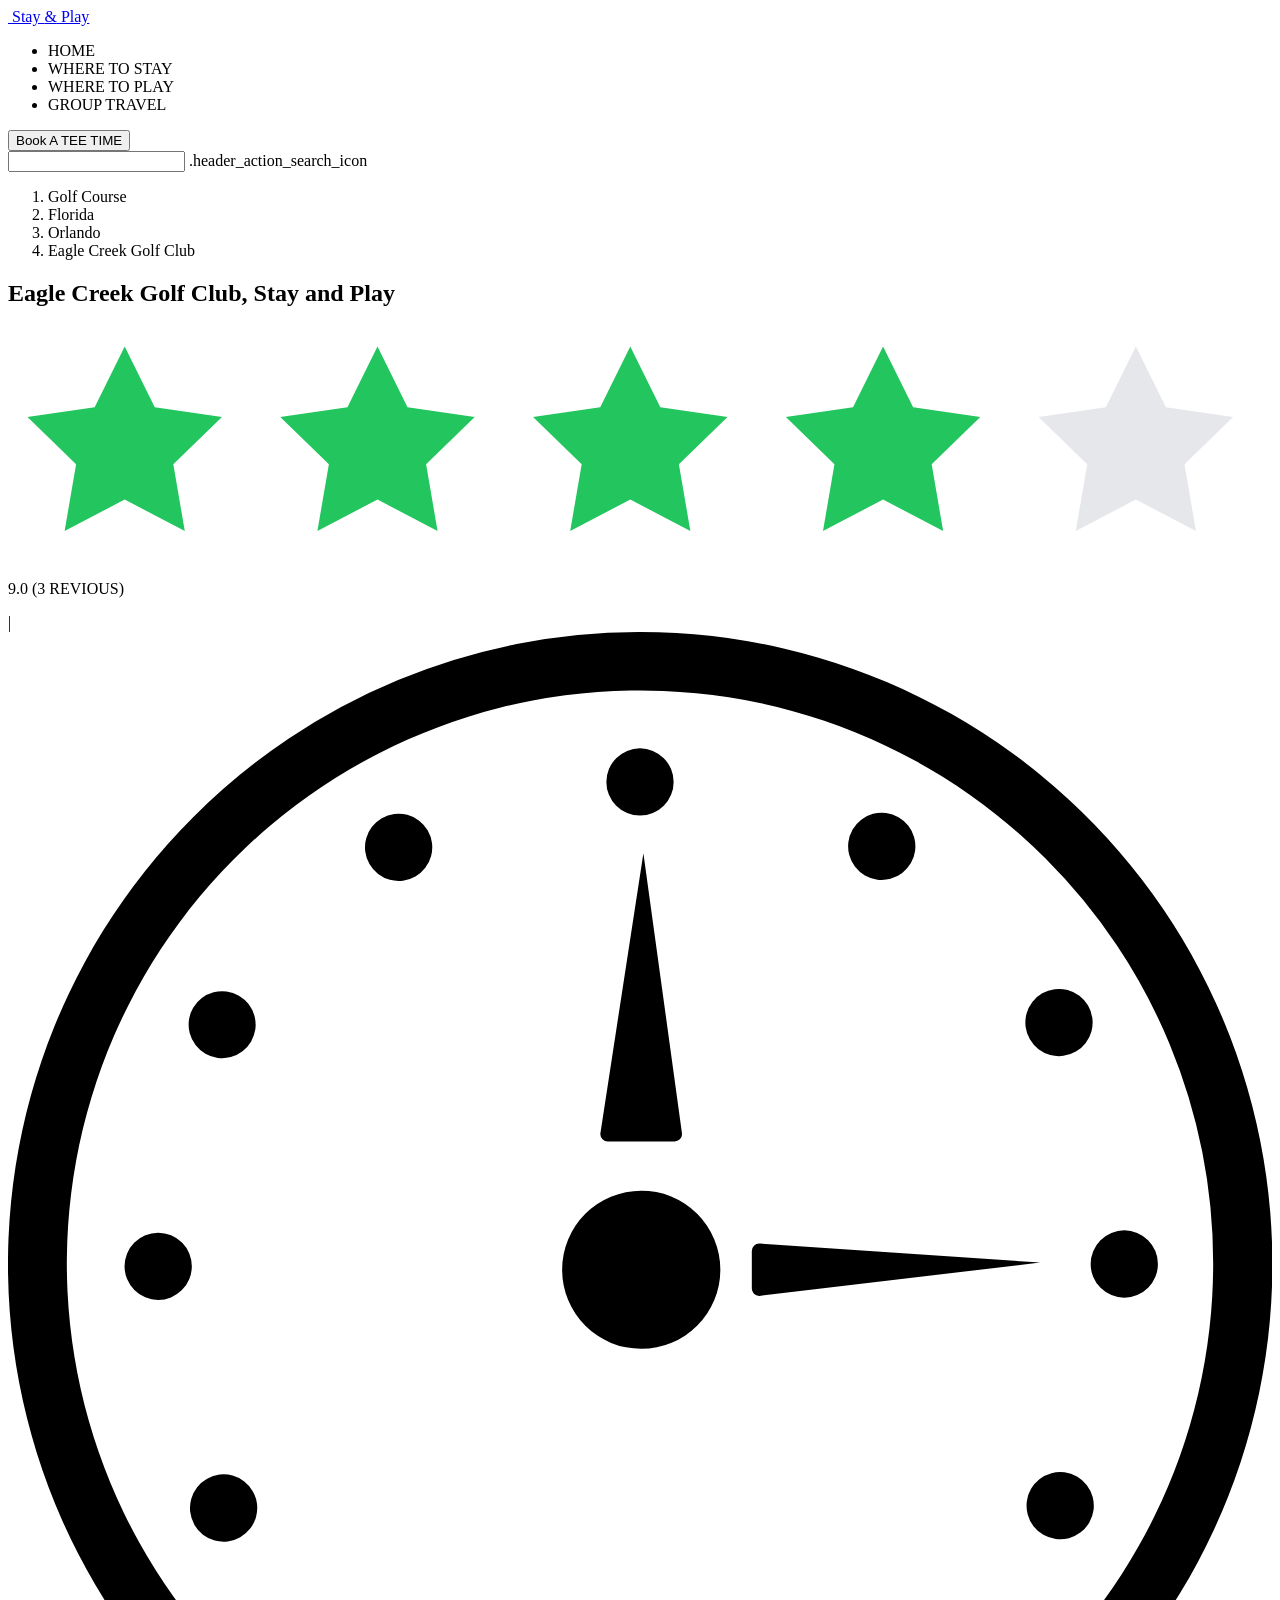
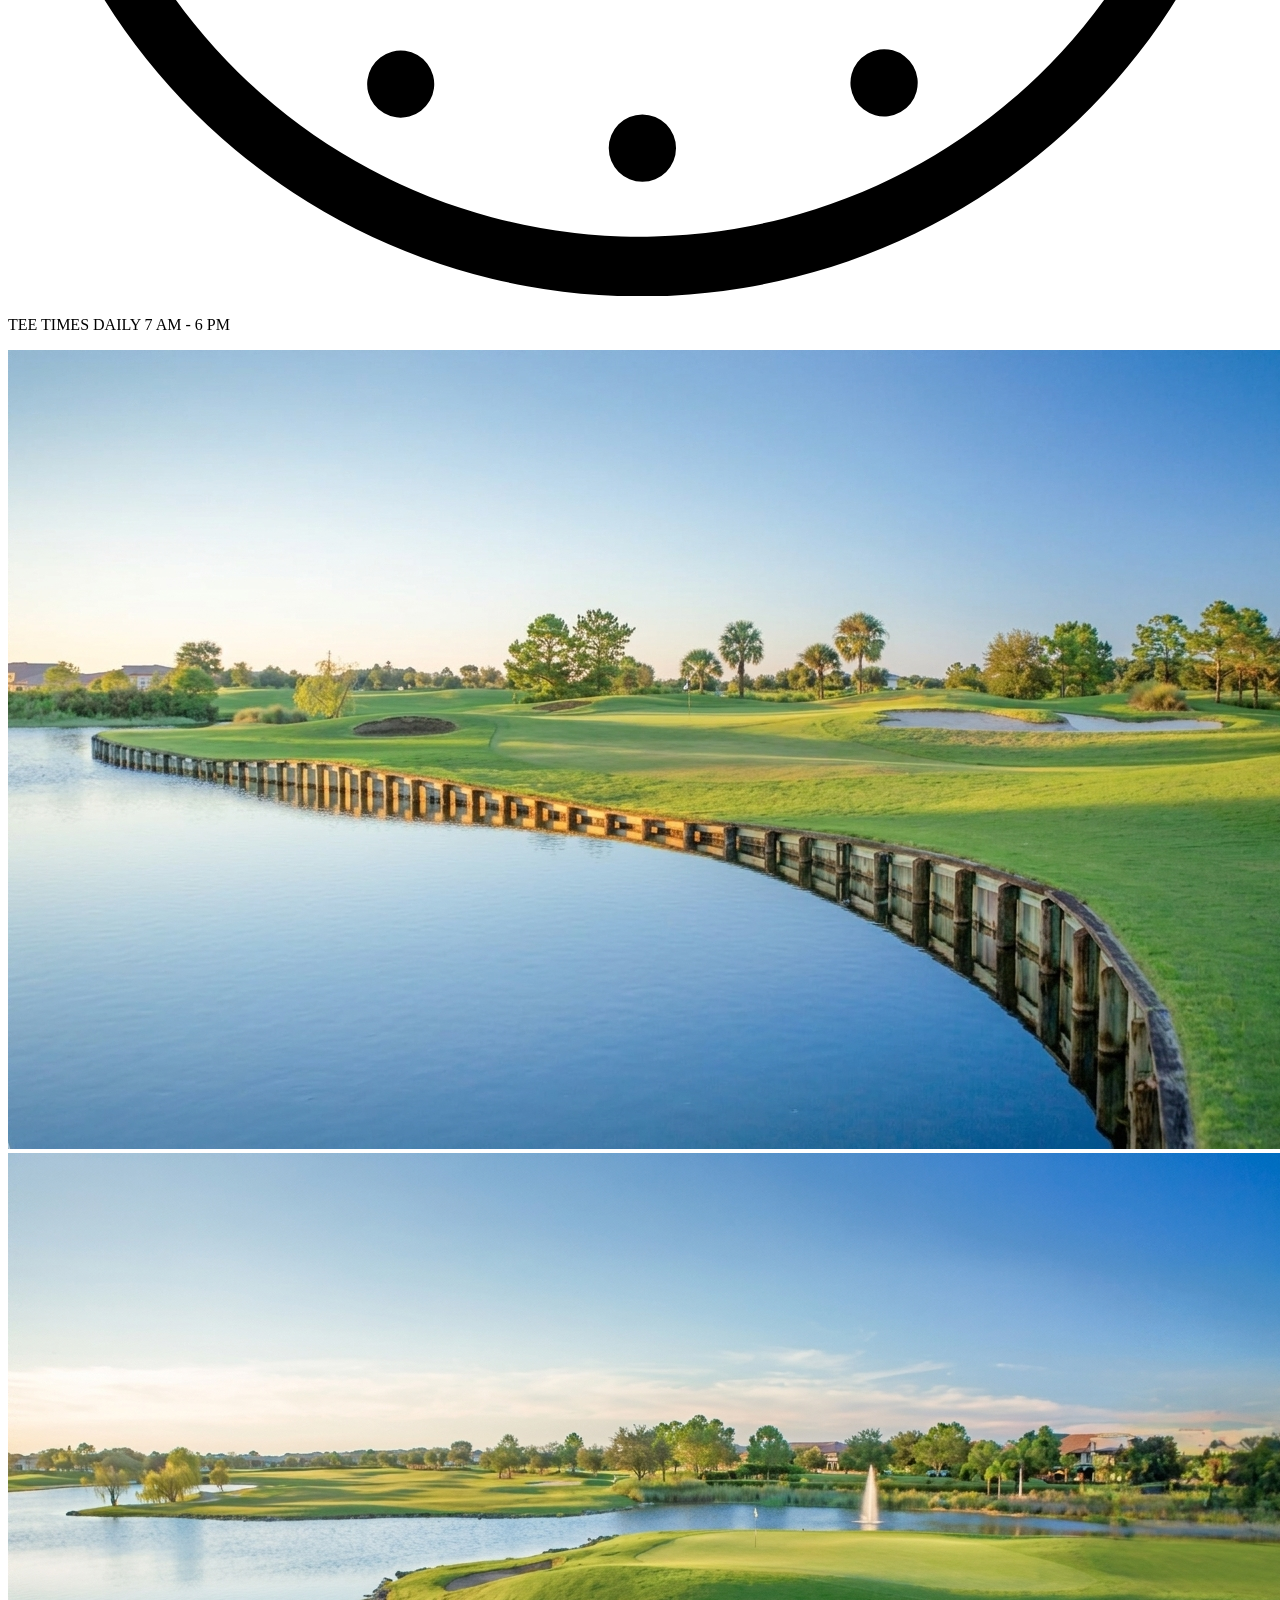
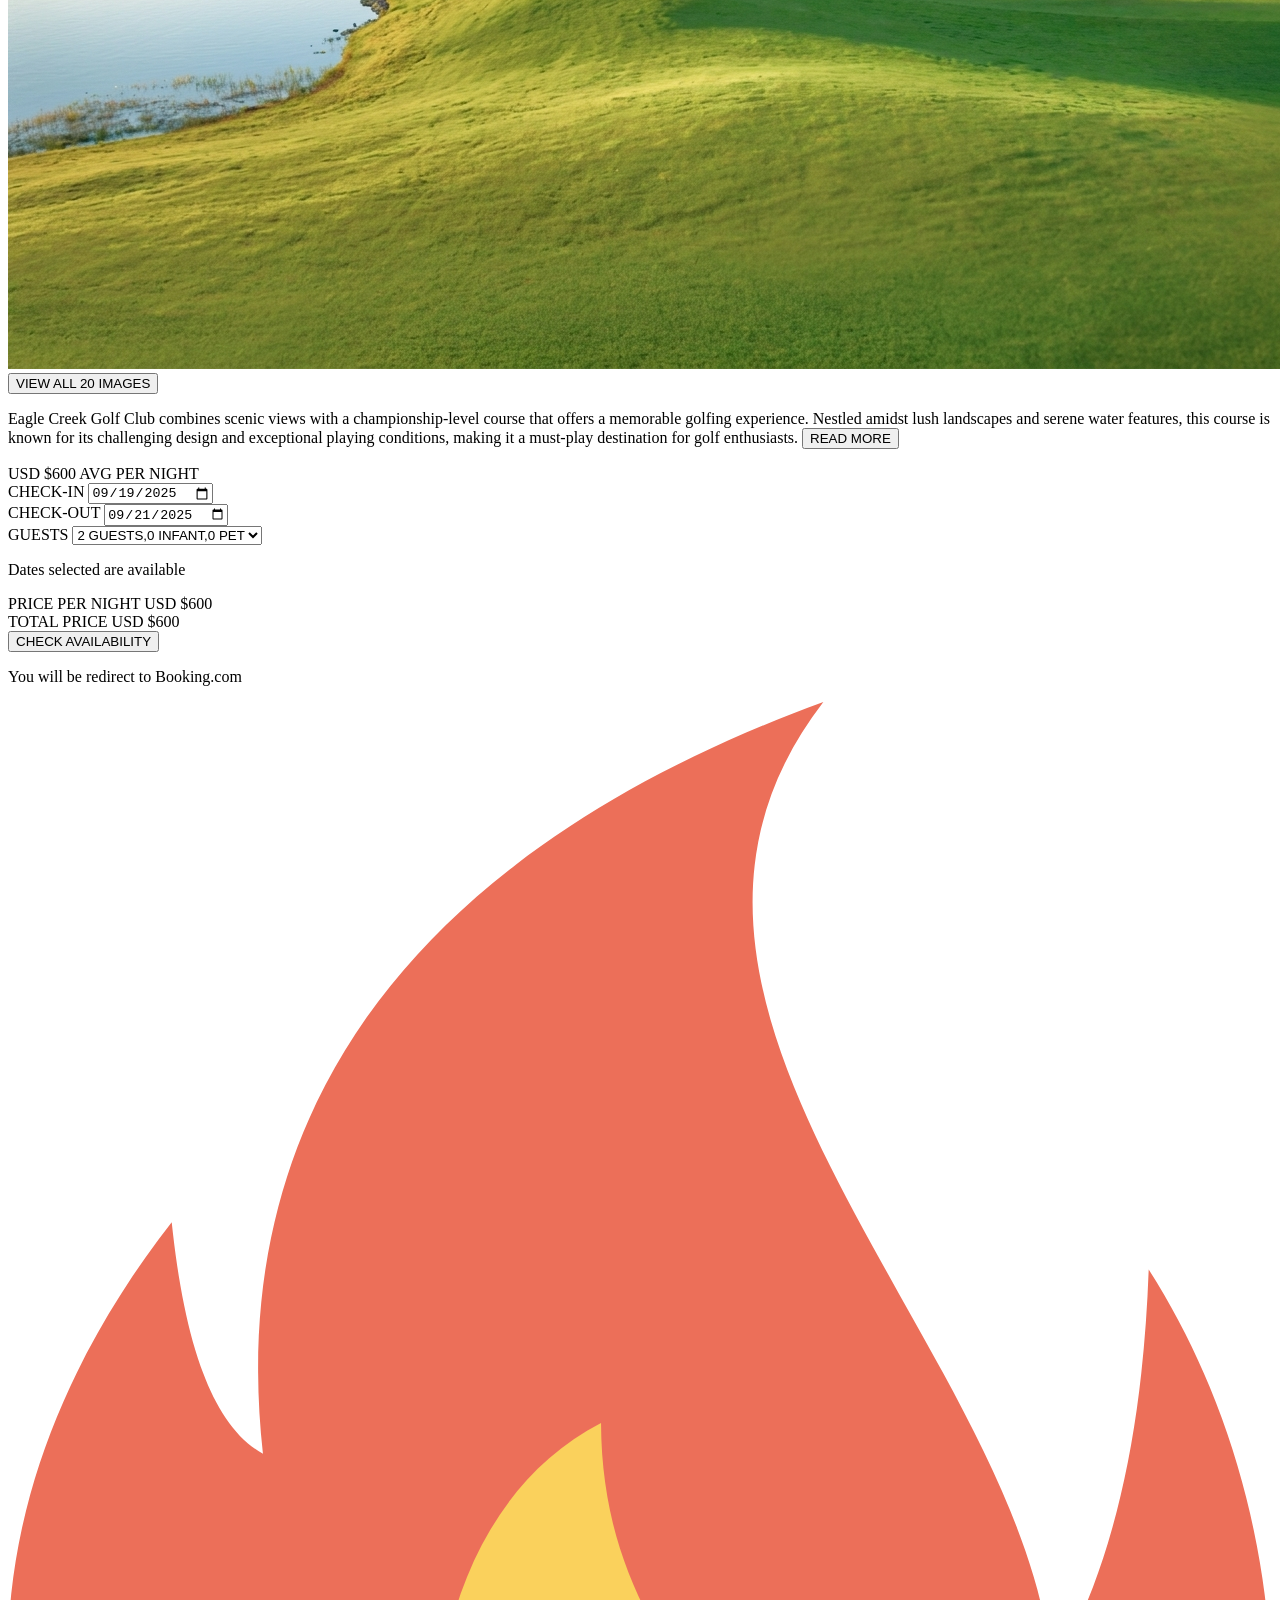
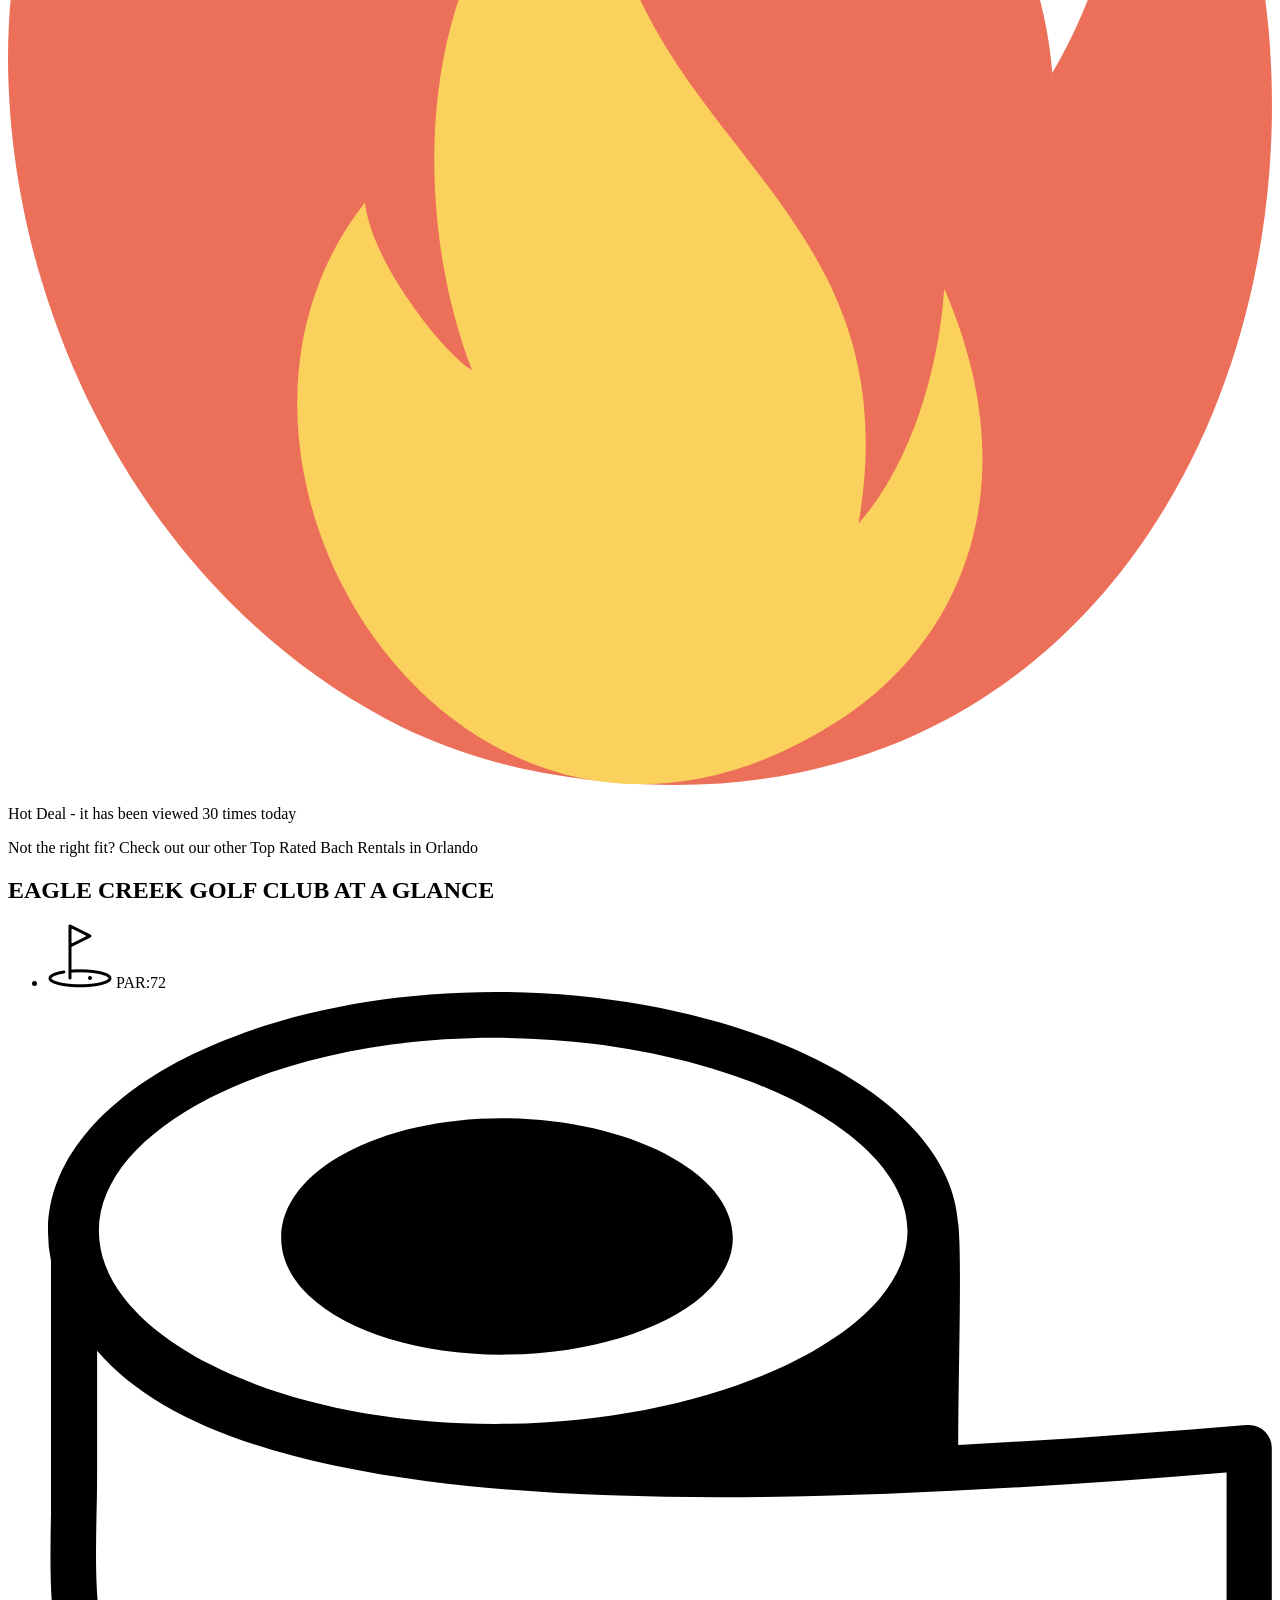
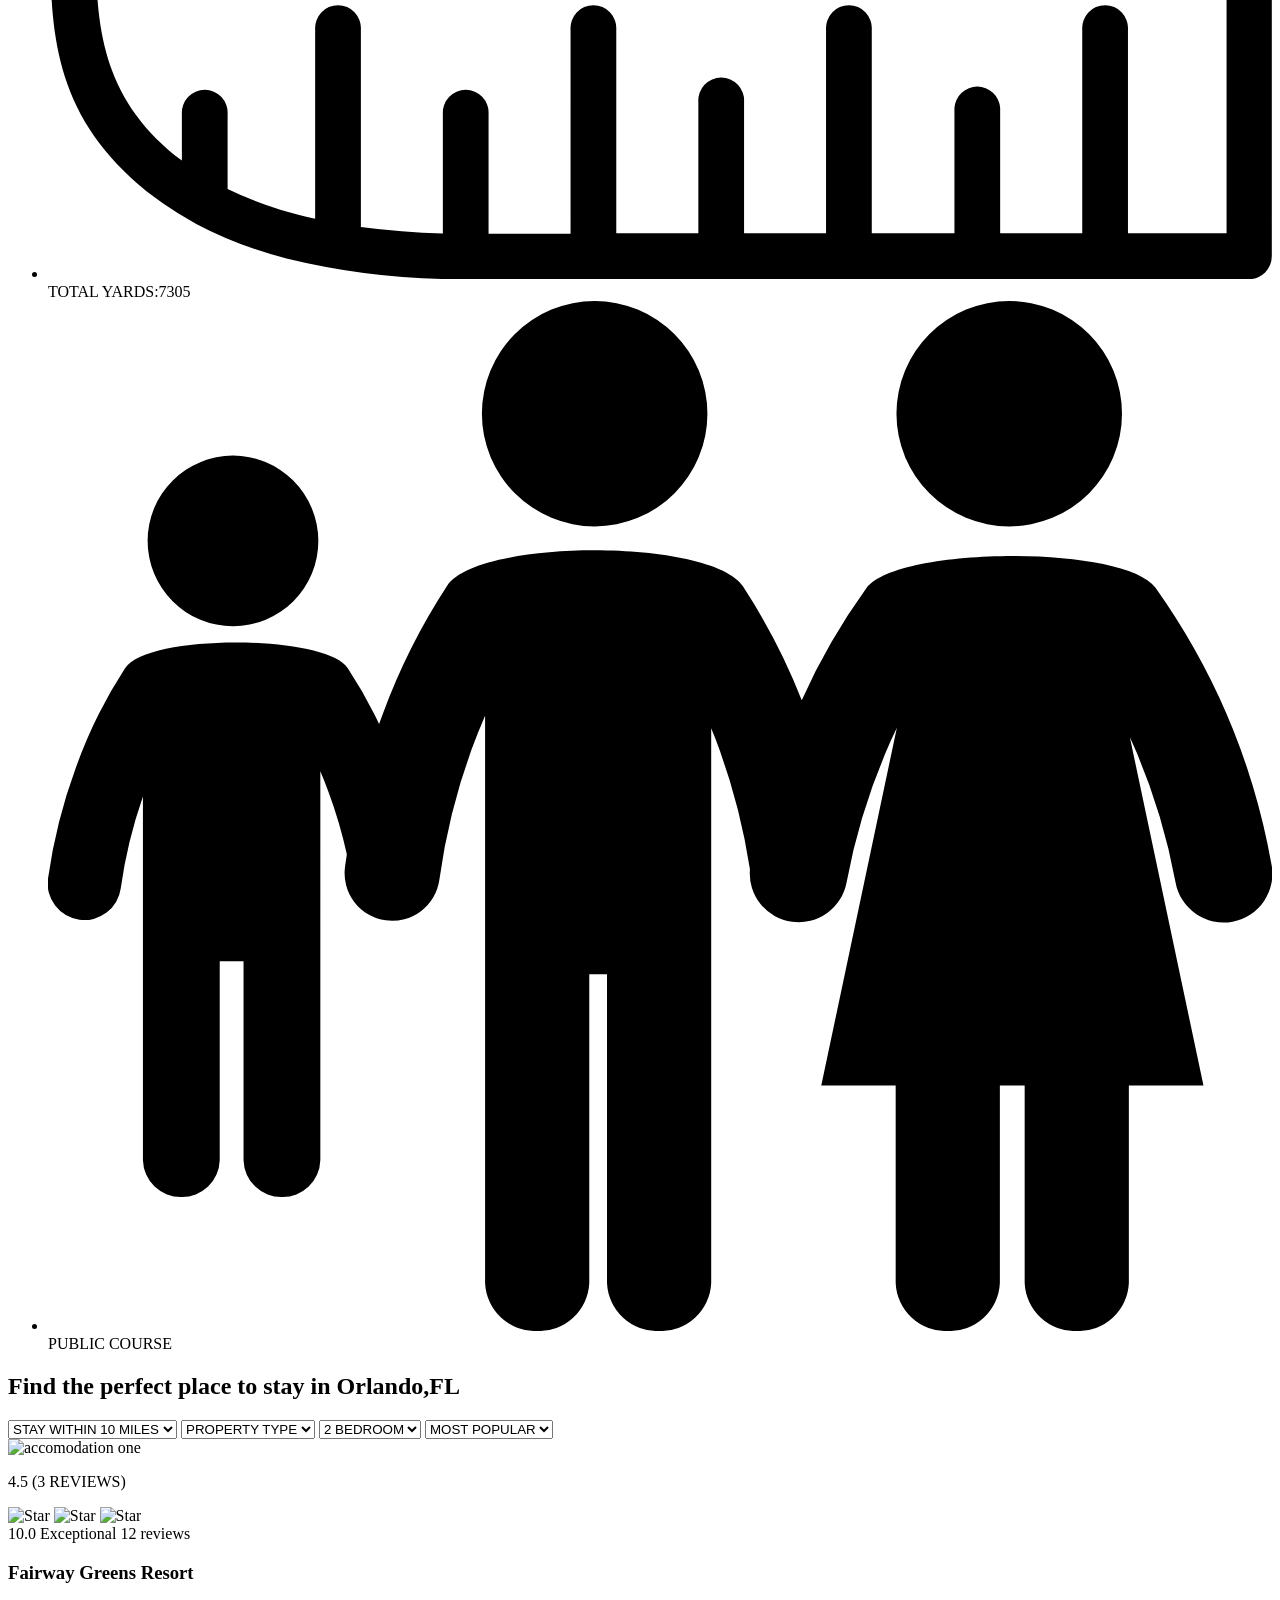
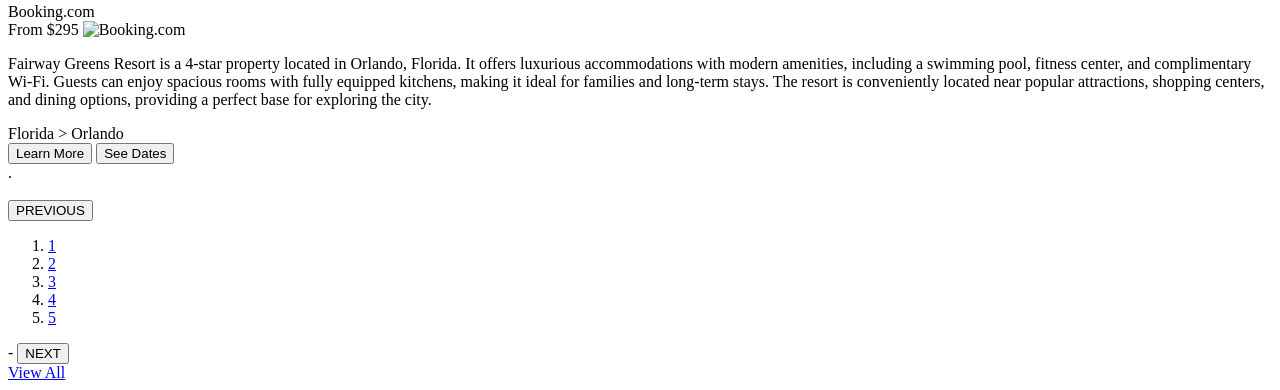
==== website.html @ effb90cd "developed the HTML structure for the Header,Hero and accomendation card section" ====
<!DOCTYPE html>
<html lang="en">
<head>
    <meta charset="UTF-8">
    <meta name="viewport" content="width=device-width, initial-scale=1.0">
    <title>Stay and Play</title>
    <link rel="stylesheet" href="style.css">
</head>
<body>
    <!-- This is the Header Section -->
    <header>
        <!-- Header Icon -->
        <div class="header_container">
            <a href="#" class="header_logo">
                <img src="/assets/Icon/header_icon.png" alt="" class = "header_logo_image">
                <span class="header_logo_text">
                    Stay
                    <span class="header_logo_text_icon">&</span>
                    Play
                </span>
            </a>

            <div class="header_nav_and_action">
                 <!-- Header Navber -->
                <nav class="header_navbar">
                    <ul class="header_navber_items">
                      <li class = "navbar_item"><a href="#"></a>HOME</li>
                      <li class = "navbar_item"><a href="#"></a>WHERE TO STAY</li>
                      <li class = "navbar_item"><a href="#"></a>WHERE TO PLAY</li>
                      <li class = "navbar_item"><a href="#"></a>GROUP TRAVEL</li>
                       
                    </ul>
                 </nav>
                 <!-- Header Action - Button and Search -->
                 <div class="header_action">
                    <button class="header_action_button">Book A TEE TIME</button>
                    <div class="header_action_search">
                         <input type="text" class="header_action_search_input">
                         <img src="/assets/Icon/search_icon.svg" alt="">.header_action_search_icon
                    </div>
                 </div>


            </div>

        </div>
    </header>

    <main class="main-content">

        <!-- Hero Section -->
        <section class="hero-section">
             <!-- Breadcrumbs -->
            <nav class="breadcrumbs">
                <ol class="breadcrumbs-items">
                    <li class="breadcrumbs-time">
                       Golf Course
                    </li>
                    <li class="breadcrumbs-time">
                        Florida
                    </li>
                    <li class="breadcrumbs-time">
                        Orlando
                    </li>
                    <li class="breadcrumbs-time">
                        Eagle Creek Golf Club
                    </li>
                </ol>
            </nav>
            <!-- Hero Header -->
            <div class="hero-header">
                <h1 class="hero-tittle">Eagle Creek Golf Club, Stay and Play</h1>
                <div class="hero-subinfo">
                    <div class="subinfo-rating">
                        <img src="/assets/Icon/hero-section-icon/four-star-green-rating-icon.svg" alt="" class="subinfo-rating-image">
                        
                        <p class="subinfo-rating-text">9.0 (3 REVIOUS)</p>
                    </div>
                    <span>|</span>
                    <div class="subinfo-time">
                        <img src="/assets/Icon/hero-section-icon/clock-watch-icon.svg" alt="clock icon" class="subinfo-time-icon">
                        <p class="subinfo-time-description">TEE TIMES DAILY 7 AM - 6 PM</p>
                    </div>

                </div>
            </div>
            <!-- Hero Media Images and card-->
            <div class="hero-media">
                <div class="hero-image-container">
                    <div class="hero-images">
                        <div class="hero-main-image">
                           <img src="/assets/images/hero-section-images/main-image.jpeg" alt="golf club">
                        </div>
                        <div class="hero-side-images">
                           <img src="/assets/images/hero-section-images/side-image-one.jpeg" alt="golf club" class="hero-side-image-one">
                           <button class="side-image-button">VIEW ALL 20 IMAGES</button>
                        </div>
               
                    </div>
                    <div class="hero-image-description">
                        <p class="hero-text">
                           Eagle Creek Golf Club combines scenic views with a championship-level course that offers a memorable golfing experience. Nestled amidst lush landscapes and serene water features, this course is known for its challenging design and exceptional playing conditions, making it a must-play destination for golf enthusiasts.
                           <button class="hero-read-more-button">READ MORE</button>
                        </p>
                    </div>
                    
                </div>

                <div class="hero-card-container">
                    <div class="hero-card">
                                     <div class="card-content">
                        <div class="price-section">
                          <span class="currency">USD $600</span>
                          <span class="per-night">AVG PER NIGHT</span>
                        </div>
                        <div class="booking-date">
                           <div class="checking-date">
                              <label for = "checkin">CHECK-IN</label>
                              <input type="date" id = "checkin" value="2025-09-19">
                            </div>
                            <div class="checkout-date">
                               <label for = "checkout">CHECK-OUT</label>
                               <input type="date" id = "checkout" value="2025-09-21">
                            </div>
                        </div>

                        <div class="guest-details">
                           <label for="guests">GUESTS</label>
                           <select name="guests" id="guests">
                              <option value="">2 GUESTS,0 INFANT,0 PET</option>
                           </select>
                        </div>
                    
                        <p class="availability-message">Dates selected are available</p>
                    
                        <div class="price-breakdown">
                           <div class="price-per-night">
                               <span>PRICE PER NIGHT</span>
                               <span>USD $600</span>
                            </div>
                            <div class="total-price">
                               <span>TOTAL PRICE</span>
                               <span>USD $600</span>
                            </div>

                        </div>

                        <button class="check-availability-btn">
                          CHECK AVAILABILITY
                        </button>

                        <p class="redirect-notice">
                          You will be redirect to Booking.com
                        </p>


                    </div>
                    
                    <div class="card-view-count">
                        <img src="/assets/Icon/hero-section-icon/flame-icon.svg" alt="">
                        <p>Hot Deal - it has been viewed 30 times today</p>
                    </div>
                    
                    </div>
                    
                    <div class="alternative-suggestion">
                        <p>Not the right fit? Check out our other Top Rated Bach Rentals in <span>Orlando</span></p>
                    </div>
                </div>
                
                
            </div>
            <!-- Hero Glance Bar -->
            <div class="hero-glansbar">
                <h2 class="glansbar-title">
                    EAGLE CREEK GOLF CLUB AT A GLANCE
                </h2>
                <ul class="hero-glance-list">
                
                    <li class="hero-glance-item">
                        <img src="/assets/Icon/hero-section-icon/icons8-golf-hole-64.png" alt="PAR" class="glance-item-icon">
                        <span class="glance-item-text">PAR:72</span>

                    </li>

                    <li class="hero-glance-item">
                        <img src="/assets/Icon/hero-section-icon/measuring-tape-icon.svg" alt="HOLES" class="glance-item-icon">
                        <span class="glance-item-text">TOTAL YARDS:7305</span>  
                    </li>
                    <li class="hero-glance-item">
                        <img src="/assets/Icon/hero-section-icon/people-group-icon.svg" alt="CARTS" class="glance-item-icon">
                        <span class="glance-item-text">PUBLIC COURSE</span>
                    </li>
                </ul>
            </div>
        </section>
        <!-- Accomodations and Map -->
         <section class="accomodations">
            <div class="accomodations-header">
                <h2 class="accomodations-title">
                    Find the perfect place to stay in Orlando,FL
                </h2>
                <div class="accomodations-filter">
                    <select name="filter" id="filter">
                        <option value="">STAY WITHIN 10 MILES</option>
                    </select>

                    <select name="filter" id="filter">
                        <option value="">PROPERTY TYPE</option>
                    </select>
                    <select name="filter" id="filter">
                        <option value="">2 BEDROOM</option>
                    </select>
                    <select name="filter" id="filter">
                        <option value="">MOST POPULAR</option>
                    </select>
    
                </div>
            </div>
            <div class="accomodations-cards-and-map">
                <div class="accomodations-cards">
                    <div class="accomodations-card">
                        <div class="accomodations-card-content">
                            <!-- Contains the image and icons on images -->
                            <div class="card-image-container">
                                <img src="/assets/images/accomodations-images/accomodation-one.jpeg" alt="accomodation one" class="card-image">
                                <div class="image-info">
                                    <p class="image-info-text">4.5 (3 REVIEWS)</p>
                                    <div class="image-info-icons">
                                        <img src="/assets/Icon/star-icon.svg" alt="Star" class="star-icon">
                                        <img src="/assets/Icon/star-icon.svg" alt="Star" class="star-icon">
                                        <img src="/assets/Icon/star-icon.svg" alt="Star" class="star-icon">
                                        
                                    </div>
                        
                                </div>
                                
                            </div>
                            <!-- Card body -->
                             <div class="card-body">
                                <div class="card-rating">
                                    <span class="card-score">
                                        10.0 Exceptional
                                    </span>
                                    <span class="card-review">
                                        12 reviews
                                    </span>

                                </div>
                                <h3 class="card-title">
                                    Fairway Greens Resort
                                </h3>
                                <span class="card-provider">Booking.com</span>
                                <div class="card-price">
                                    <span class="card-price-amount">
                                        From $295
                                    </span>
                                   <img src = "" alt = "Booking.com" >
                                

                                </div>
                                <div class="card-description">
                                    <p class="card-description-text">
                                        Fairway Greens Resort is a 4-star property located in Orlando, Florida. It offers luxurious accommodations with modern amenities, including a swimming pool, fitness center, and complimentary Wi-Fi. Guests can enjoy spacious rooms with fully equipped kitchens, making it ideal for families and long-term stays. The resort is conveniently located near popular attractions, shopping centers, and dining options, providing a perfect base for exploring the city.
                                    </p>

                                </div>
                                <div class="card-location">
                                    <span class="card-location-text">
                                        Florida > Orlando
                                    </span>
                                </div>
                                <div class="card-button-container">
                                    <button class="learn-more-button">
                                        Learn More
                                    </button>
                                    <button class="see-dates-button">
                                        See Dates
                                    </button>
                                </div>
                             </div>
                        </div>
                    </div>
                    .
                </div>
                <div class="accomodation-map">
                    <img src="" alt="" class="map-image">
                </div>

            </div>
            <div class="accomodation-pagination">
                <div class="pagination-items">
                     <button class="prev-button">PREVIOUS</button>
                <ol class="pagination-list">
                    <li class="pagination-item">
                        <a href="#" class="pagination-link">1</a>
                    </li>
                    <li class="pagination-item">
                        <a href="#" class="pagination-link">2</a>
                    </li>
                    <li class="pagination-item">       
                        <a href="#" class="pagination-link">3</a>
                    </li>
                    <li class="pagination-item">
                        <a href="#" class="pagination-link">4</a>
                    </li>
                    <li class="pagination-item">
                        <a href="#" class="pagination-link">5</a>
                    </li>
                </ol>
                <span >-</span>
                <button class="next-button">NEXT</button>
                </div>
                

                <div class="view-all-button">
                    <a href="#" class="view-all-link">View All</a>
                </div>

            </div>


         </section>

    </main>




</body>
</html>
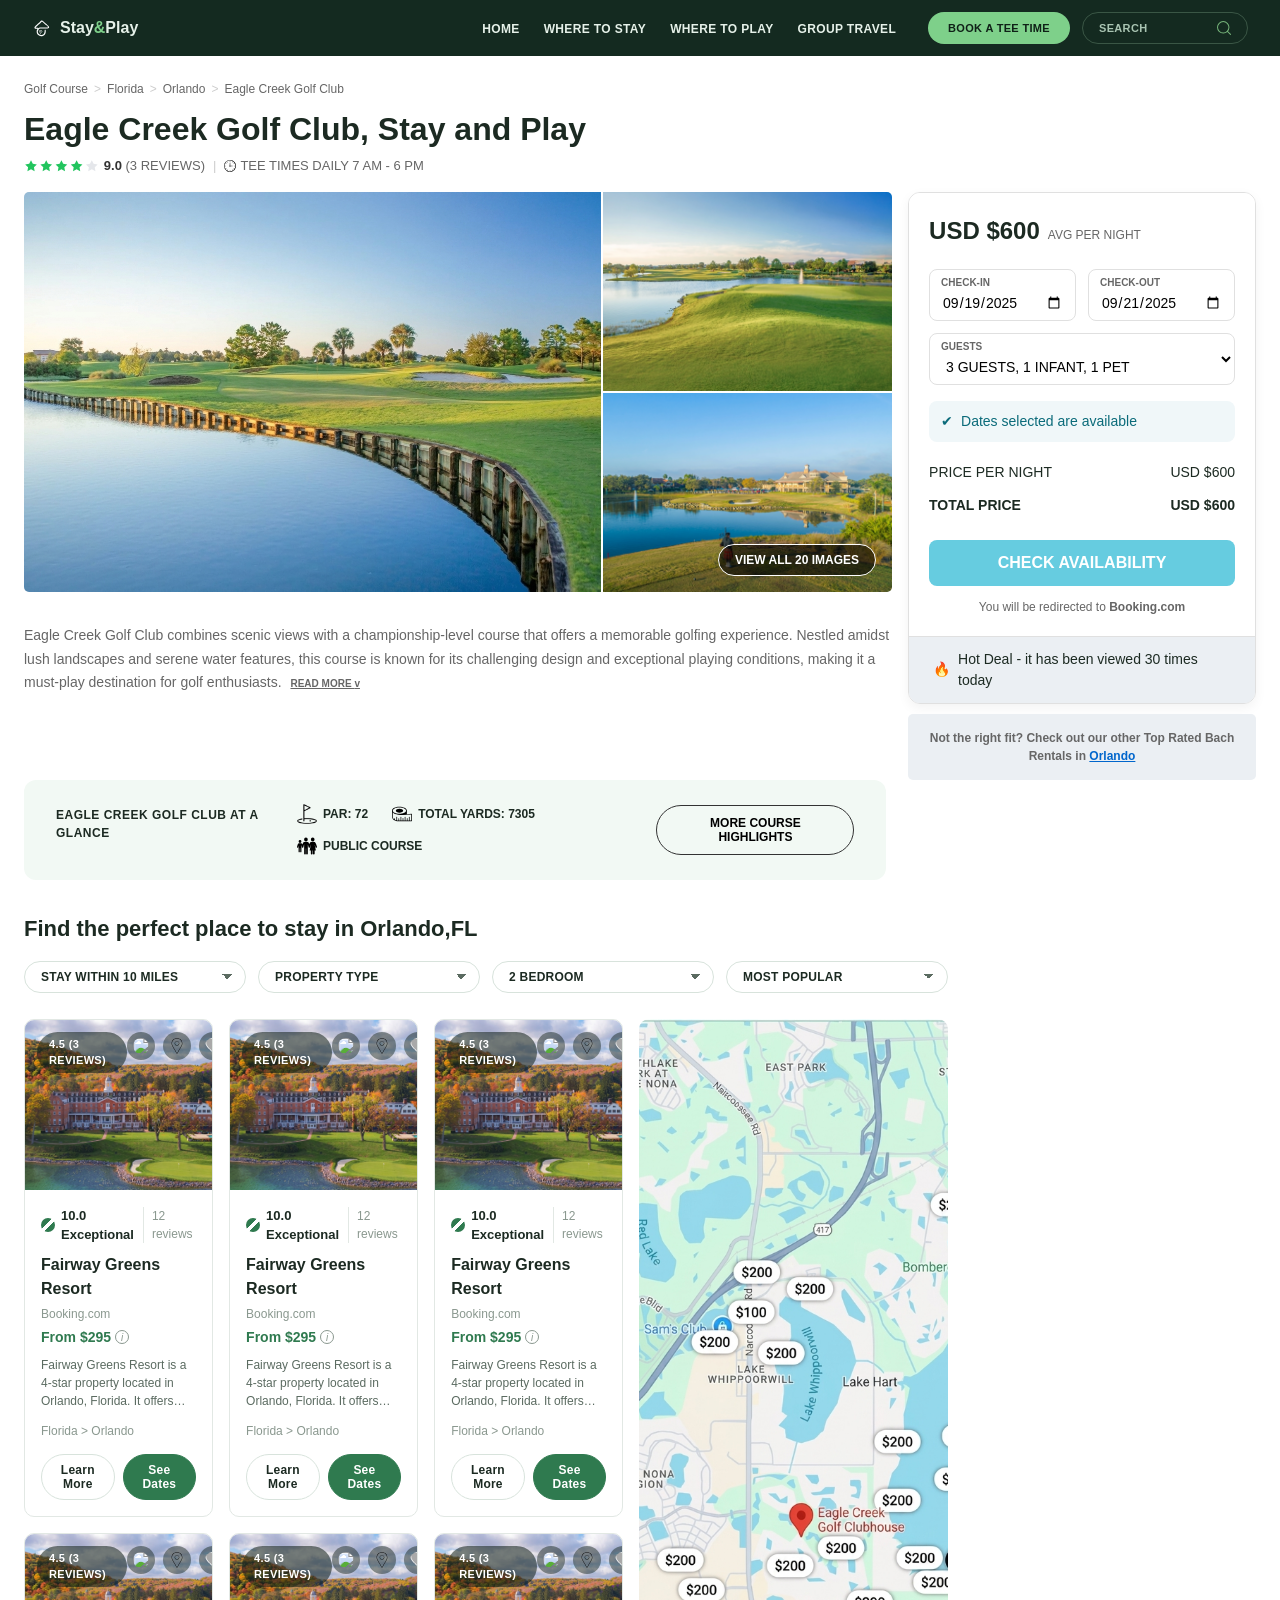
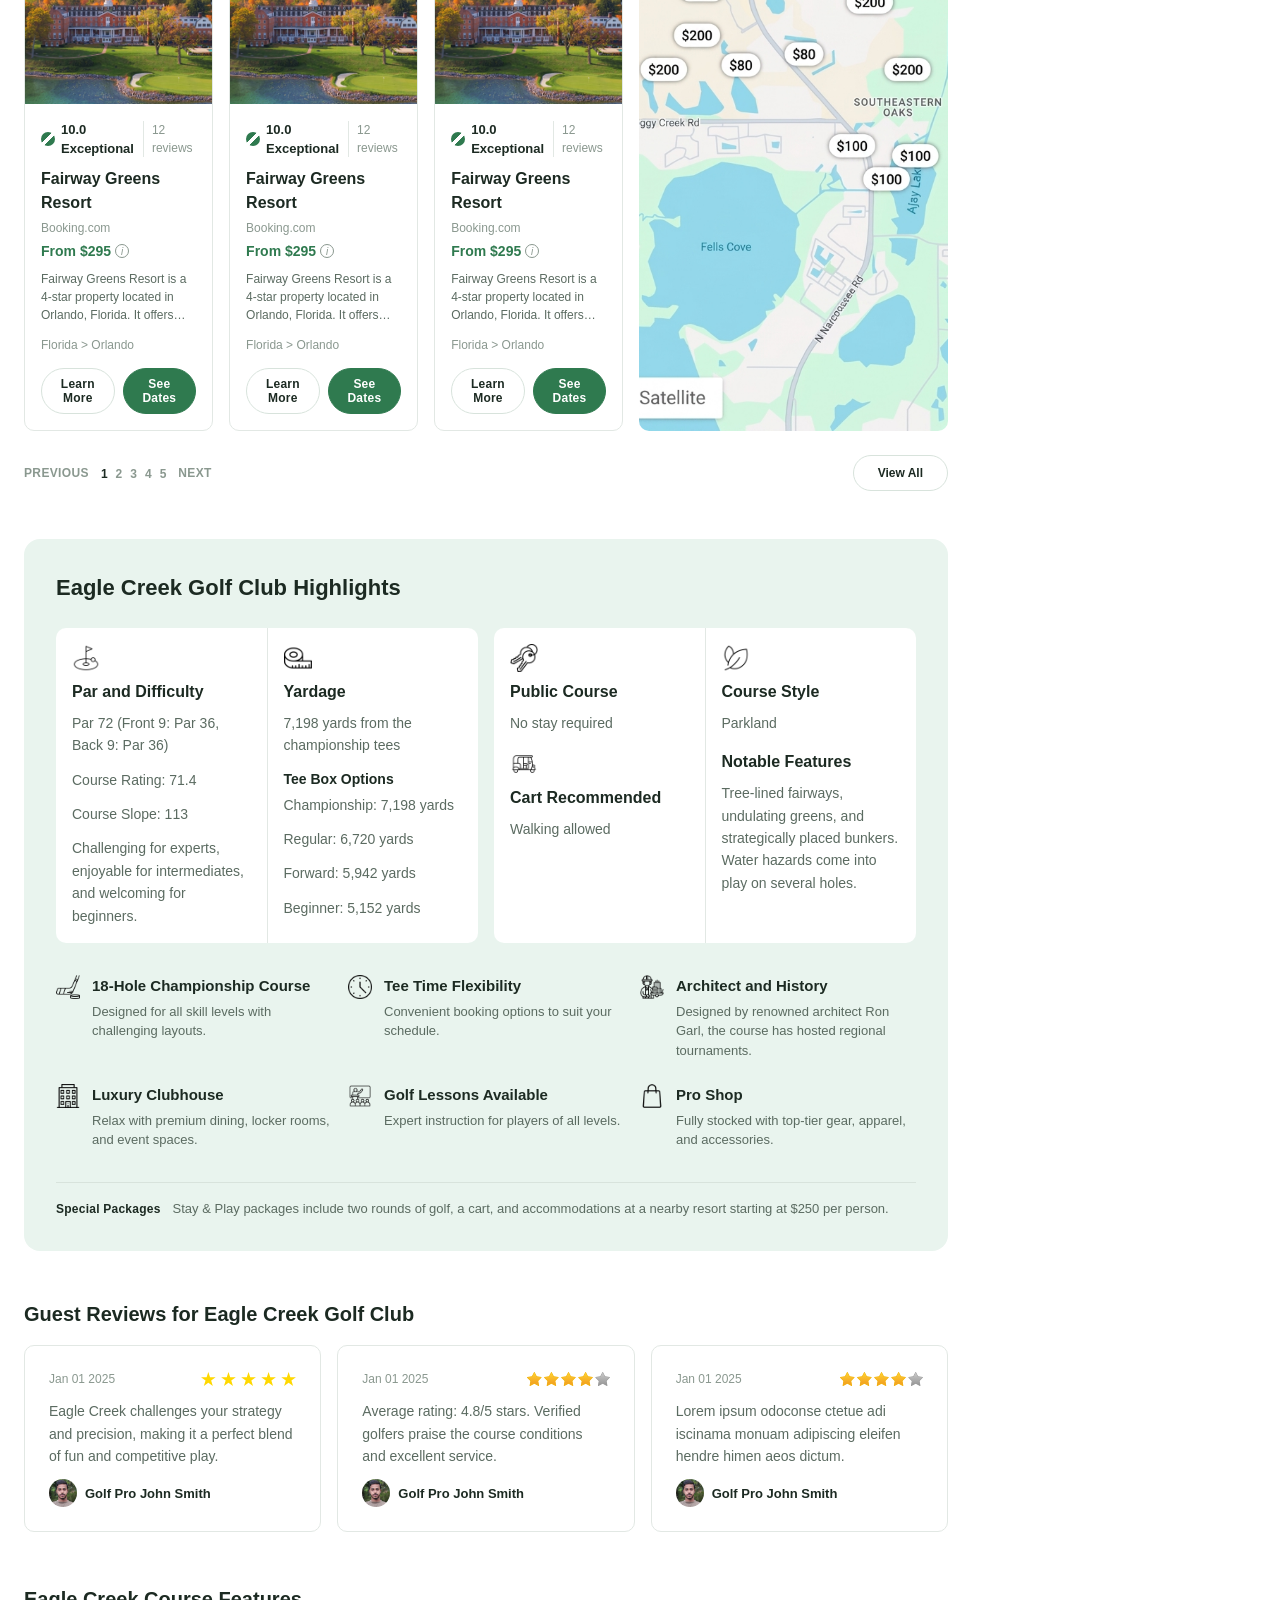
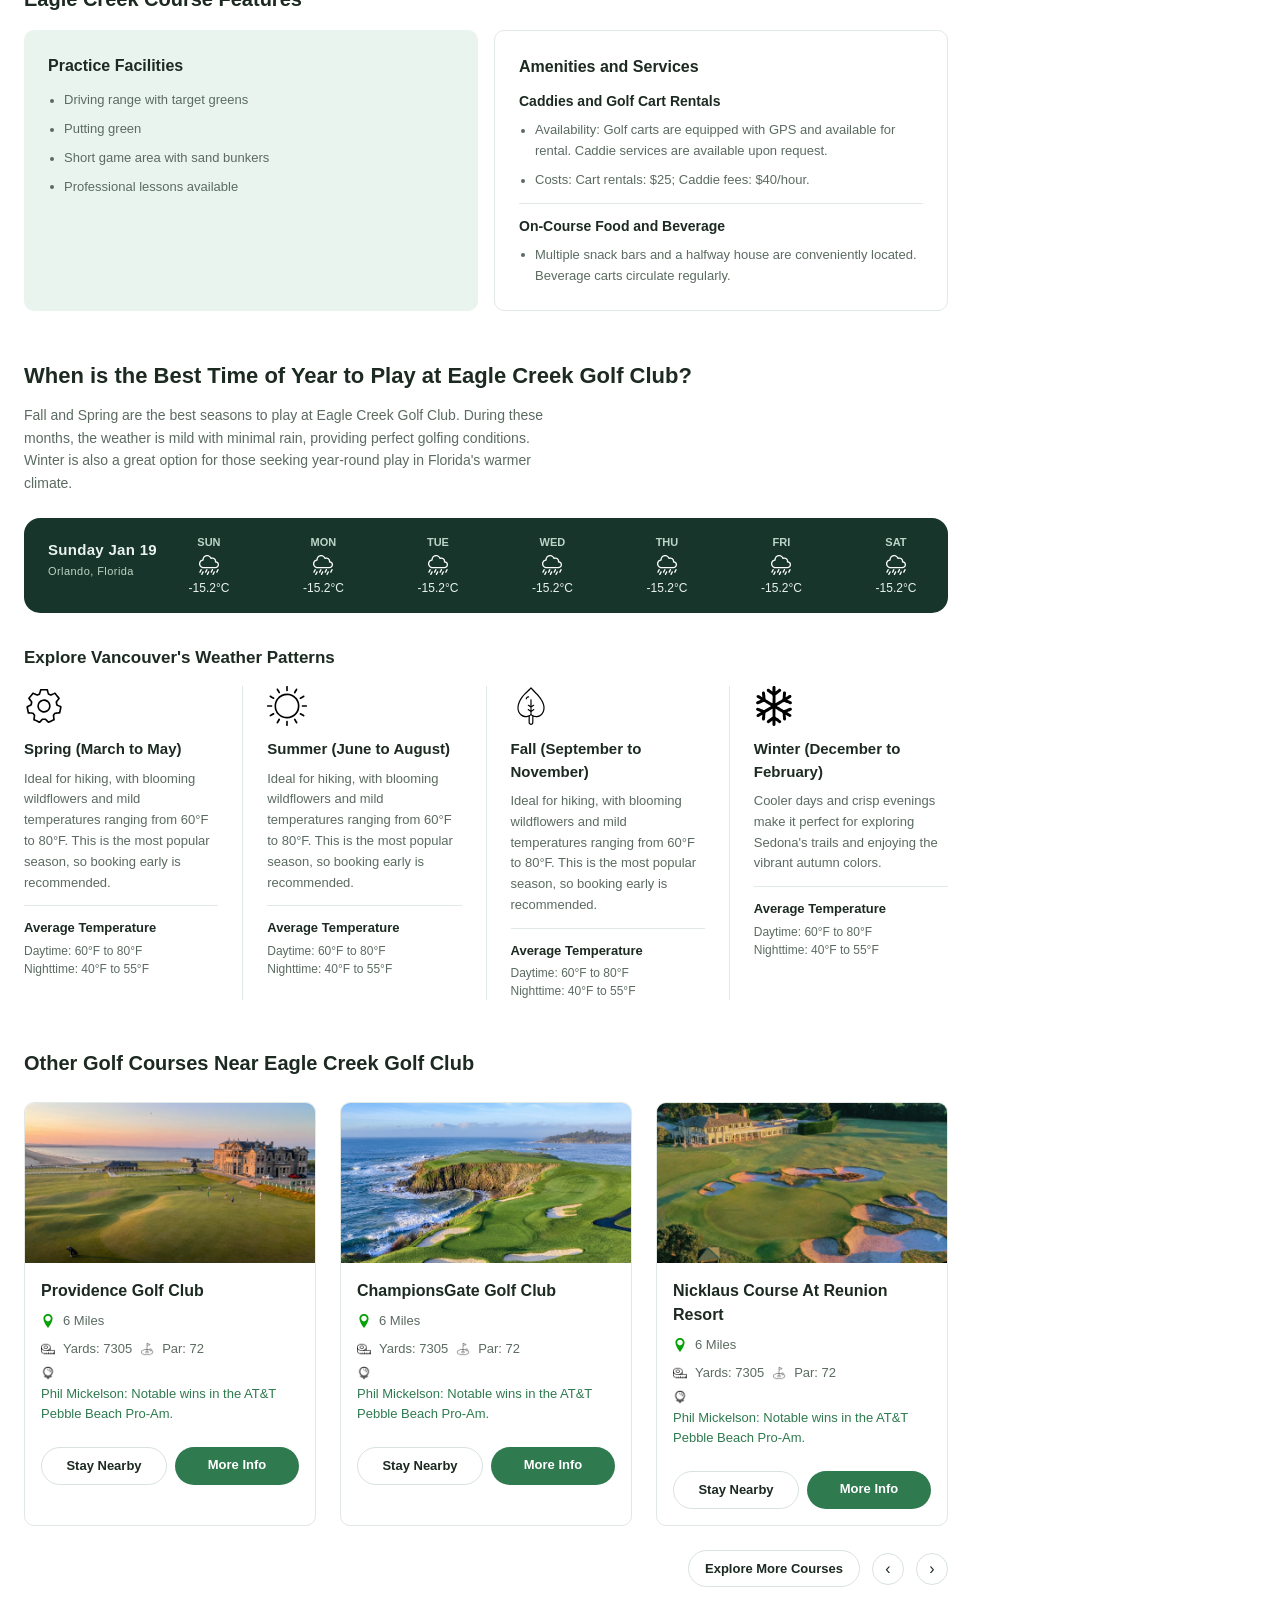
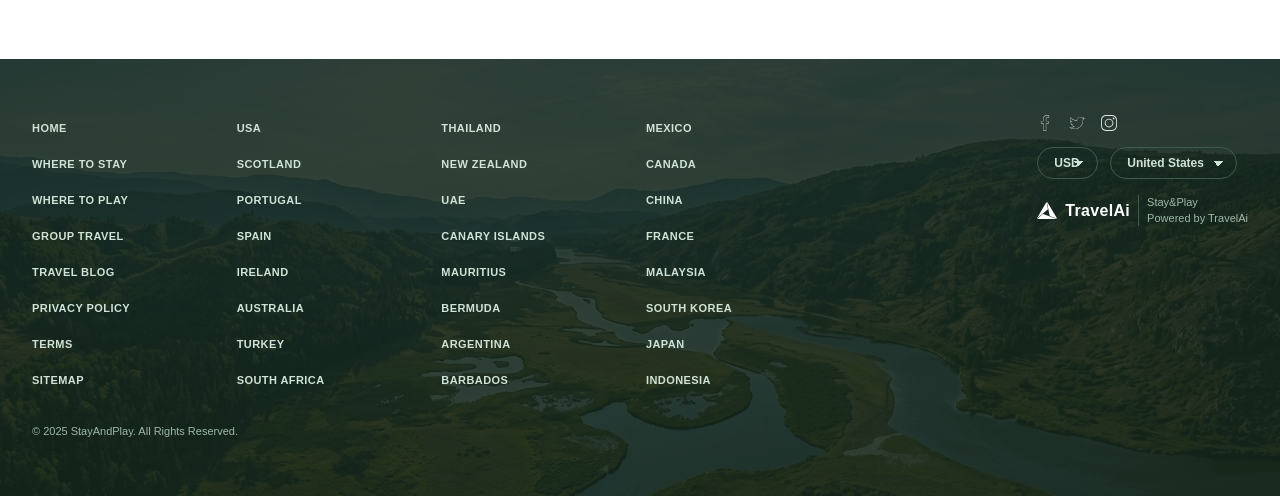
==== commit 0591ac2c: "initital design done" ====
--- a/website.html
+++ b/website.html
@@ -1,331 +1,1890 @@
-<!DOCTYPE html>
+<!doctype html>
 <html lang="en">
-<head>
-    <meta charset="UTF-8">
-    <meta name="viewport" content="width=device-width, initial-scale=1.0">
-    <title>Stay and Play</title>
-    <link rel="stylesheet" href="style.css">
-</head>
-<body>
+  <head>
+    <meta charset="UTF-8" />
+    <meta name="viewport" content="width=device-width, initial-scale=1.0" />
+    <meta
+      name="description"
+      content="this website is about booking a golf club for staying and playing"
+    />
+    <title>Golf club</title>
+    <link rel="stylesheet" href="style.css" />
+    <link rel="stylesheet" href="hero-section.css" />
+    <link rel="stylesheet" href="base.css" />
+    <link rel="stylesheet" href="club-highlights.css" />
+    <link rel="stylesheet" href="features.css" />
+    <link rel="stylesheet" href="footer.css" />
+    <link rel="stylesheet" href="guest-reviews.css" />
+    <link rel="stylesheet" href="nearby-courses.css" />
+    <link rel="stylesheet" href="weather.css" />
+    <link rel="stylesheet" href="accommodation.css" />
+    <link rel="stylesheet" href="header.css" />
+  </head>
+  <body>
     <!-- This is the Header Section -->
-    <header>
-        <!-- Header Icon -->
-        <div class="header_container">
-            <a href="#" class="header_logo">
-                <img src="/assets/Icon/header_icon.png" alt="" class = "header_logo_image">
-                <span class="header_logo_text">
-                    Stay
-                    <span class="header_logo_text_icon">&</span>
-                    Play
-                </span>
-            </a>
-
-            <div class="header_nav_and_action">
-                 <!-- Header Navber -->
-                <nav class="header_navbar">
-                    <ul class="header_navber_items">
-                      <li class = "navbar_item"><a href="#"></a>HOME</li>
-                      <li class = "navbar_item"><a href="#"></a>WHERE TO STAY</li>
-                      <li class = "navbar_item"><a href="#"></a>WHERE TO PLAY</li>
-                      <li class = "navbar_item"><a href="#"></a>GROUP TRAVEL</li>
-                       
-                    </ul>
-                 </nav>
-                 <!-- Header Action - Button and Search -->
-                 <div class="header_action">
-                    <button class="header_action_button">Book A TEE TIME</button>
-                    <div class="header_action_search">
-                         <input type="text" class="header_action_search_input">
-                         <img src="/assets/Icon/search_icon.svg" alt="">.header_action_search_icon
+     <header class="site-header">
+    <div class="header-container">
+ 
+      <a href="#" class="header-logo">
+        <!-- IMAGE: replace src below with the header logo icon URL -->
+        <img
+          src="/assets/Icon/header-icon/header_icon.svg"
+          alt=""
+          class="header-logo-icon"
+          width="24"
+          height="24"
+          loading="lazy"
+        />
+        <span class="header-logo-text">
+          Stay<span class="header-logo-amp">&amp;</span>Play
+        </span>
+      </a>
+ 
+      <!-- Desktop-only inline nav (hidden on tablet/mobile) -->
+      <nav class="header-nav" aria-label="Primary">
+        <ul class="header-nav-list">
+          <li><a href="#">Home</a></li>
+          <li><a href="#">Where To Stay</a></li>
+          <li><a href="#">Where To Play</a></li>
+          <li><a href="#">Group Travel</a></li>
+        </ul>
+      </nav>
+ 
+      <div class="header-actions">
+ 
+        <!-- Full "Book a Tee Time" button: shown on desktop and tablet -->
+        <button type="button" class="header-book-btn">
+          Book A Tee Time
+        </button>
+ 
+        <!-- Icon-only version of the same action: shown on mobile only -->
+        <button type="button" class="header-book-btn-icon" aria-label="Book a tee time">
+          <!-- IMAGE: replace src below with the tee-time icon URL -->
+          <img
+            src="/assets/Icon/header-icon/golf-ball.png"
+            alt=""
+            width="16"
+            height="16"
+            loading="lazy"
+          />
+        </button>
+ 
+        <!-- Full search field: shown on desktop and tablet -->
+        <form class="header-search" role="search" action="#" method="get">
+          <input
+            type="text"
+            name="q"
+            class="header-search-input"
+            placeholder="Search"
+          />
+          <button type="submit" class="header-search-btn" aria-label="Search">
+            <!-- IMAGE: replace src below with the search icon URL -->
+            <img
+              src="/assets/Icon/header-icon/search_icon.svg"
+              alt=""
+              width="14"
+              height="14"
+              loading="lazy"
+            />
+          </button>
+        </form>
+ 
+        <!-- Icon-only version of search: shown on mobile only -->
+        <button type="button" class="header-search-btn-icon" aria-label="Search">
+          <!-- IMAGE: replace src below with the search icon URL -->
+          <img
+            src="/assets/Icon/header-icon/search_icon.svg"
+            alt=""
+            width="14"
+            height="14"
+            loading="lazy"
+          />
+        </button>
+ 
+        <!-- Menu toggle: shown on tablet and mobile only -->
+        <button
+          type="button"
+          class="header-menu-toggle"
+          aria-label="Open menu"
+          aria-expanded="false"
+        >
+          <span></span>
+          <span></span>
+          <span></span>
+        </button>
+ 
+      </div>
+    </div>
+  </header>
+
+    <!-- Main content start from here -->
+    <main class="main-content">
+      <!-- Hero Section -->
+      <section class="hero-section">
+        <!-- Breadcrumbs -->
+        <nav class="breadcrumbs" aria-label="Breadcrumb">
+          <ol class="breadcrumbs-items">
+            <li class="breadcrumbs-item"><a href="#">Golf Course</a></li>
+            <li class="breadcrumbs-item"><a href="#">Florida</a></li>
+            <li class="breadcrumbs-item"><a href="#">Orlando</a></li>
+            <li class="breadcrumbs-item" aria-current="page">
+              Eagle Creek Golf Club
+            </li>
+          </ol>
+        </nav>
+
+        <!-- Hero Header -->
+        <div class="hero-header">
+          <h1 class="hero-title">Eagle Creek Golf Club, Stay and Play</h1>
+          <div class="hero-subinfo">
+            <div class="subinfo-rating">
+              <img
+                src="/assets/Icon/hero-section-icon/four-star-green-rating-icon.svg"
+                alt="4.5 out of 5 stars"
+                class="subinfo-rating-image"
+              />
+              <p class="subinfo-rating-text">
+                <strong>9.0</strong> (3 REVIEWS)
+              </p>
+            </div>
+            <span class="subinfo-divider" aria-hidden="true">|</span>
+            <div class="subinfo-time">
+              <img
+                src="/assets/Icon/hero-section-icon/clock-watch-icon.svg"
+                alt=""
+                class="subinfo-time-icon"
+                aria-hidden="true"
+              />
+              <p class="subinfo-time-description">
+                TEE TIMES DAILY 7 AM - 6 PM
+              </p>
+            </div>
+          </div>
+        </div>
+
+        <!-- Main Content Layout (Grid on Desktop, Stack on Mobile) -->
+        <div class="hero-layout-wrapper">
+          <!-- Left Column / Primary Content -->
+          <div class="hero-main-column">
+            <!-- Image Gallery -->
+            <div class="hero-images">
+              <div class="hero-main-image">
+                <img
+                  src="/assets/images/hero-section-images/main-image.jpeg"
+                  alt="Scenic view of Eagle Creek Golf Club course"
+                />
+                <!-- Carousel dots strictly for mobile/tablet visual fidelity -->
+                <div class="carousel-dots" aria-hidden="true">
+                  <span class="dot active"></span>
+                  <span class="dot"></span>
+                  <span class="dot"></span>
+                  <span class="dot"></span>
+                  <span class="dot"></span>
+                  <span class="dot"></span>
+                </div>
+              </div>
+              <!-- Side images (Desktop only) -->
+              <div class="hero-side-images">
+                <div class="upper-side-image">
+                  <img
+                    src="/assets/images/hero-section-images/side-image-one.jpeg"
+                    alt="Eagle Creek Golf Club secondary view"
+                    class="hero-side-img"
+                  />
+                </div>
+                <div class="lower-side-image">
+                  <img
+                    src="/assets/images/hero-section-images/side-image-two.jpeg"
+                    alt="Eagle Creek Golf Club clubhouse view"
+                    class="hero-side-img"
+                  />
+                  <button class="side-image-button">VIEW ALL 20 IMAGES</button>
+                </div>
+              </div>
+            </div>
+
+            <!-- Mobile & Tablet ONLY: Stay and Play Cards -->
+            <div class="mobile-booking-cards">
+              <!-- Stay Card -->
+              <article class="mobile-card">
+                <header class="card-title-row blue-text">
+                  <div class="icon-circle blue-bg">
+                    <img
+                      src="/assets/Icon/hero-section-icon/bed-icon.svg"
+                      alt=""
+                      aria-hidden="true"
+                    />
+                  </div>
+                  <h3>STAY</h3>
+                </header>
+                <div class="card-stats stay-stats">
+                  <div class="stat-box">
+                    <span class="stat-large">800+</span>
+                    <span class="stat-small">PLACES TO STAY NEAR BY</span>
+                  </div>
+                  <div class="stat-box">
+                    <span class="stat-small">FROM</span>
+                    <span class="stat-large">$300</span>
+                  </div>
+                </div>
+                <button class="mobile-btn blue-btn">BOOK A STAY</button>
+              </article>
+
+              <!-- Play Card -->
+              <article class="mobile-card">
+                <header class="card-title-row green-text">
+                  <div class="icon-circle green-bg">
+                    <img
+                      src="/assets/Icon/hero-section-icon/golf-pin-icon.svg"
+                      alt=""
+                      aria-hidden="true"
+                    />
+                  </div>
+                  <h3>PLAY</h3>
+                </header>
+                <div class="card-stats play-stats">
+                  <div class="stat-box">
+                    <span class="stat-small">PEAK</span>
+                    <span class="stat-large">$100</span>
+                    <span class="stat-small">ROUND</span>
+                  </div>
+                  <!-- Hidden on 375px mobile, revealed on tablet -->
+                  <div class="stat-box hide-on-mobile">
+                    <span class="stat-small">OFF-PEAK</span>
+                    <span class="stat-large">$75</span>
+                    <span class="stat-small">ROUND</span>
+                  </div>
+                  <div class="stat-box hide-on-mobile">
+                    <span class="stat-small">TWILIGHT</span>
+                    <span class="stat-large">$60</span>
+                    <span class="stat-small">ROUND</span>
+                  </div>
+                </div>
+                <button class="mobile-btn green-btn">BOOK A TEE TIME</button>
+              </article>
+            </div>
+
+            <!-- Hero Description Text -->
+            <div class="hero-description">
+              <p class="hero-text">
+                Eagle Creek Golf Club combines scenic views with a
+                championship-level course that offers a memorable golfing
+                experience. Nestled amidst lush landscapes and serene water
+                features, this course is known for its challenging design and
+                exceptional playing conditions, making it a must-play
+                destination for golf enthusiasts.
+                <button class="hero-read-more-button">
+                  READ MORE <span class="arrow-down" aria-hidden="true">v</span>
+                </button>
+              </p>
+            </div>
+          </div>
+
+          <!-- Right Column / Desktop Booking Sidebar -->
+          <aside class="hero-sidebar">
+            <div class="desktop-booking-form">
+              
+                <div class="hero-card">
+                  <div class="card-content">
+                    <div class="price-section">
+                      <span class="currency">USD $600</span>
+                      <span class="per-night">AVG PER NIGHT</span>
                     </div>
-                 </div>
-
-
+                    <div class="booking-date">
+                      <div class="date-input-group">
+                        <label for="checkin">CHECK-IN</label>
+                        <input type="date" id="checkin" value="2025-09-19" />
+                      </div>
+                      <div class="date-input-group">
+                        <label for="checkout">CHECK-OUT</label>
+                        <input type="date" id="checkout" value="2025-09-21" />
+                      </div>
+                    </div>
+
+                    <div class="guest-details">
+                      <label for="guests">GUESTS</label>
+                      <select name="guests" id="guests">
+                        <option value="2">3 GUESTS, 1 INFANT, 1 PET</option>
+                      </select>
+                    </div>
+
+                    <div class="availability-status">
+                      <span class="status-icon" aria-hidden="true">✔</span>
+                      Dates selected are available
+                    </div>
+
+                    <div class="price-breakdown">
+                      <div class="price-row">
+                        <span>PRICE PER NIGHT</span>
+                        <span>USD $600</span>
+                      </div>
+                      <div class="price-row total">
+                        <span>TOTAL PRICE</span>
+                        <span>USD $600</span>
+                      </div>
+                    </div>
+
+                    <button class="check-availability-btn">
+                      CHECK AVAILABILITY
+                    </button>
+
+                    <p class="redirect-notice">
+                      You will be redirected to <strong>Booking.com</strong>
+                    </p>
+                  </div>
+
+                  <div class="card-view-count">
+                    <span class="flame-icon" aria-hidden="true">🔥</span>
+                    <p>Hot Deal - it has been viewed 30 times today</p>
+                  </div>
+                </div>
+              
+
+              <div class="alternative-suggestion">
+                <p>
+                  Not the right fit? Check out our other Top Rated Bach Rentals
+                  in
+                  <a href="#">Orlando</a>
+                </p>
+              </div>
             </div>
-
+          </aside>
         </div>
-    </header>
-
-    <main class="main-content">
-
-        <!-- Hero Section -->
-        <section class="hero-section">
-             <!-- Breadcrumbs -->
-            <nav class="breadcrumbs">
-                <ol class="breadcrumbs-items">
-                    <li class="breadcrumbs-time">
-                       Golf Course
-                    </li>
-                    <li class="breadcrumbs-time">
-                        Florida
-                    </li>
-                    <li class="breadcrumbs-time">
-                        Orlando
-                    </li>
-                    <li class="breadcrumbs-time">
-                        Eagle Creek Golf Club
-                    </li>
-                </ol>
-            </nav>
-            <!-- Hero Header -->
-            <div class="hero-header">
-                <h1 class="hero-tittle">Eagle Creek Golf Club, Stay and Play</h1>
-                <div class="hero-subinfo">
-                    <div class="subinfo-rating">
-                        <img src="/assets/Icon/hero-section-icon/four-star-green-rating-icon.svg" alt="" class="subinfo-rating-image">
-                        
-                        <p class="subinfo-rating-text">9.0 (3 REVIOUS)</p>
+
+        <!-- Hero Glance Bar -->
+        <div class="hero-glancebar">
+          <div class="glancebar-content">
+            <h2 class="glancebar-title">EAGLE CREEK GOLF CLUB AT A GLANCE</h2>
+            <ul class="hero-glance-list">
+              <li class="hero-glance-item">
+                <img
+                  src="/assets/Icon/hero-section-icon/icons8-golf-hole-64.png"
+                  alt=""
+                  class="glance-item-icon"
+                />
+                <span class="glance-item-text">PAR: 72</span>
+              </li>
+              <li class="hero-glance-item">
+                <img
+                  src="/assets/Icon/hero-section-icon/measuring-tape-icon.svg"
+                  alt=""
+                  class="glance-item-icon"
+                />
+                <span class="glance-item-text">TOTAL YARDS: 7305</span>
+              </li>
+              <li class="hero-glance-item">
+                <img
+                  src="/assets/Icon/hero-section-icon/people-group-icon.svg"
+                  alt=""
+                  class="glance-item-icon"
+                />
+                <span class="glance-item-text">PUBLIC COURSE</span>
+              </li>
+            </ul>
+            <button class="glancebar-button">MORE COURSE HIGHLIGHTS</button>
+          </div>
+        </div>
+      </section>
+      <!-- Accomodations and Map -->
+
+      <section class="accomodations">
+        <div class="accomodations-header">
+          <h2 class="accomodations-title">
+            Find the perfect place to stay in Orlando,FL
+          </h2>
+          <div class="accomodations-filter">
+            <select name="filter" id="filter">
+              <option value="">STAY WITHIN 10 MILES</option>
+            </select>
+
+            <select name="filter" id="filter">
+              <option value="">PROPERTY TYPE</option>
+            </select>
+            <select name="filter" id="filter">
+              <option value="">2 BEDROOM</option>
+            </select>
+            <select name="filter" id="filter">
+              <option value="">MOST POPULAR</option>
+            </select>
+          </div>
+        </div>
+        <div class="accomodations-cards-and-map">
+          <div class="accomodations-cards">
+            <div class="accomodations-card">
+              <div class="accomodations-card-content">
+                <!-- Contains the image and icons on images -->
+                <div class="card-image-container">
+                  <img
+                    src="/assets/images/accomodation-images/golf-card-1.jpeg"
+                    alt="accomodation one"
+                    class="card-image"
+                  />
+                  <div class="image-info">
+                    <p class="image-info-text">4.5 (3 REVIEWS)</p>
+                    <div class="image-info-icons">
+                      <img
+                        src="/assets/Icon/accomodation-icon/leaf.svg"
+                        alt="Star"
+                        class="star-icon"
+                      />
+                      <img
+                        src="/assets/Icon/accomodation-icon/location.svg"
+                        alt="Star"
+                        class="star-icon"
+                      />
+                      <img
+                        src="/assets/Icon/accomodation-icon/love.svg"
+                        alt="Star"
+                        class="star-icon"
+                      />
                     </div>
-                    <span>|</span>
-                    <div class="subinfo-time">
-                        <img src="/assets/Icon/hero-section-icon/clock-watch-icon.svg" alt="clock icon" class="subinfo-time-icon">
-                        <p class="subinfo-time-description">TEE TIMES DAILY 7 AM - 6 PM</p>
+                  </div>
+                </div>
+                <!-- Card body -->
+                <div class="card-body">
+                  <div class="card-rating">
+                    <span class="card-score"> 10.0 Exceptional </span>
+                    <span class="card-review"> 12 reviews </span>
+                  </div>
+                  <h3 class="card-title">Fairway Greens Resort</h3>
+                  <span class="card-provider">Booking.com</span>
+                  <div class="card-price">
+                    <span class="card-price-amount"> From $295 </span>
+                    <span class="card-price-icon">i</span>
+                  </div>
+                  <div class="card-description">
+                    <p class="card-description-text">
+                      Fairway Greens Resort is a 4-star property located in
+                      Orlando, Florida. It offers luxurious accommodations with
+                      modern amenities, including a swimming pool, fitness
+                      center, and complimentary Wi-Fi. Guests can enjoy spacious
+                      rooms with fully equipped kitchens, making it ideal for
+                      families and long-term stays. The resort is conveniently
+                      located near popular attractions, shopping centers, and
+                      dining options, providing a perfect base for exploring the
+                      city.
+                    </p>
+                  </div>
+                  <div class="card-location">
+                    <span class="card-location-text">
+                      Florida &gt; Orlando
+                    </span>
+                  </div>
+                  <div class="card-button-container">
+                    <button class="learn-more-button">Learn More</button>
+                    <button class="see-dates-button">See Dates</button>
+                  </div>
+                </div>
+              </div>
+            </div>
+            <div class="accomodations-card">
+              <div class="accomodations-card-content">
+                <!-- Contains the image and icons on images -->
+                <div class="card-image-container">
+                  <img
+                    src="/assets/images/accomodation-images/golf-card-1.jpeg"
+                    alt="accomodation one"
+                    class="card-image"
+                  />
+                  <div class="image-info">
+                    <p class="image-info-text">4.5 (3 REVIEWS)</p>
+                    <div class="image-info-icons">
+                      <img
+                        src="/assets/Icon/accomodation-icon/leaf.svg"
+                        alt="Star"
+                        class="star-icon"
+                      />
+                      <img
+                        src="/assets/Icon/accomodation-icon/location.svg"
+                        alt="Star"
+                        class="star-icon"
+                      />
+                      <img
+                        src="/assets/Icon/accomodation-icon/love.svg"
+                        alt="Star"
+                        class="star-icon"
+                      />
                     </div>
-
-                </div>
+                  </div>
+                </div>
+                <!-- Card body -->
+                <div class="card-body">
+                  <div class="card-rating">
+                    <span class="card-score"> 10.0 Exceptional </span>
+                    <span class="card-review"> 12 reviews </span>
+                  </div>
+                  <h3 class="card-title">Fairway Greens Resort</h3>
+                  <span class="card-provider">Booking.com</span>
+                  <div class="card-price">
+                    <span class="card-price-amount"> From $295 </span>
+                    <span class="card-price-icon">i</span>
+                  </div>
+                  <div class="card-description">
+                    <p class="card-description-text">
+                      Fairway Greens Resort is a 4-star property located in
+                      Orlando, Florida. It offers luxurious accommodations with
+                      modern amenities, including a swimming pool, fitness
+                      center, and complimentary Wi-Fi. Guests can enjoy spacious
+                      rooms with fully equipped kitchens, making it ideal for
+                      families and long-term stays. The resort is conveniently
+                      located near popular attractions, shopping centers, and
+                      dining options, providing a perfect base for exploring the
+                      city.
+                    </p>
+                  </div>
+                  <div class="card-location">
+                    <span class="card-location-text">
+                      Florida &gt; Orlando
+                    </span>
+                  </div>
+                  <div class="card-button-container">
+                    <button class="learn-more-button">Learn More</button>
+                    <button class="see-dates-button">See Dates</button>
+                  </div>
+                </div>
+              </div>
             </div>
-            <!-- Hero Media Images and card-->
-            <div class="hero-media">
-                <div class="hero-image-container">
-                    <div class="hero-images">
-                        <div class="hero-main-image">
-                           <img src="/assets/images/hero-section-images/main-image.jpeg" alt="golf club">
-                        </div>
-                        <div class="hero-side-images">
-                           <img src="/assets/images/hero-section-images/side-image-one.jpeg" alt="golf club" class="hero-side-image-one">
-                           <button class="side-image-button">VIEW ALL 20 IMAGES</button>
-                        </div>
-               
+            <div class="accomodations-card">
+              <div class="accomodations-card-content">
+                <!-- Contains the image and icons on images -->
+                <div class="card-image-container">
+                  <img
+                    src="/assets/images/accomodation-images/golf-card-1.jpeg"
+                    alt="accomodation one"
+                    class="card-image"
+                  />
+                  <div class="image-info">
+                    <p class="image-info-text">4.5 (3 REVIEWS)</p>
+                    <div class="image-info-icons">
+                      <img
+                        src="/assets/Icon/accomodation-icon/leaf.svg"
+                        alt="Star"
+                        class="star-icon"
+                      />
+                      <img
+                        src="/assets/Icon/accomodation-icon/location.svg"
+                        alt="Star"
+                        class="star-icon"
+                      />
+                      <img
+                        src="/assets/Icon/accomodation-icon/love.svg"
+                        alt="Star"
+                        class="star-icon"
+                      />
                     </div>
-                    <div class="hero-image-description">
-                        <p class="hero-text">
-                           Eagle Creek Golf Club combines scenic views with a championship-level course that offers a memorable golfing experience. Nestled amidst lush landscapes and serene water features, this course is known for its challenging design and exceptional playing conditions, making it a must-play destination for golf enthusiasts.
-                           <button class="hero-read-more-button">READ MORE</button>
-                        </p>
+                  </div>
+                </div>
+                <!-- Card body -->
+                <div class="card-body">
+                  <div class="card-rating">
+                    <span class="card-score"> 10.0 Exceptional </span>
+                    <span class="card-review"> 12 reviews </span>
+                  </div>
+                  <h3 class="card-title">Fairway Greens Resort</h3>
+                  <span class="card-provider">Booking.com</span>
+                  <div class="card-price">
+                    <span class="card-price-amount"> From $295 </span>
+                    <span class="card-price-icon">i</span>
+                  </div>
+                  <div class="card-description">
+                    <p class="card-description-text">
+                      Fairway Greens Resort is a 4-star property located in
+                      Orlando, Florida. It offers luxurious accommodations with
+                      modern amenities, including a swimming pool, fitness
+                      center, and complimentary Wi-Fi. Guests can enjoy spacious
+                      rooms with fully equipped kitchens, making it ideal for
+                      families and long-term stays. The resort is conveniently
+                      located near popular attractions, shopping centers, and
+                      dining options, providing a perfect base for exploring the
+                      city.
+                    </p>
+                  </div>
+                  <div class="card-location">
+                    <span class="card-location-text">
+                      Florida &gt; Orlando
+                    </span>
+                  </div>
+                  <div class="card-button-container">
+                    <button class="learn-more-button">Learn More</button>
+                    <button class="see-dates-button">See Dates</button>
+                  </div>
+                </div>
+              </div>
+            </div>
+            <div class="accomodations-card">
+              <div class="accomodations-card-content">
+                <!-- Contains the image and icons on images -->
+                <div class="card-image-container">
+                  <img
+                    src="/assets/images/accomodation-images/golf-card-1.jpeg"
+                    alt="accomodation one"
+                    class="card-image"
+                  />
+                  <div class="image-info">
+                    <p class="image-info-text">4.5 (3 REVIEWS)</p>
+                    <div class="image-info-icons">
+                      <img
+                        src="/assets/Icon/accomodation-icon/leaf.svg"
+                        alt="Star"
+                        class="star-icon"
+                      />
+                      <img
+                        src="/assets/Icon/accomodation-icon/location.svg"
+                        alt="Star"
+                        class="star-icon"
+                      />
+                      <img
+                        src="/assets/Icon/accomodation-icon/love.svg"
+                        alt="Star"
+                        class="star-icon"
+                      />
                     </div>
-                    
-                </div>
-
-                <div class="hero-card-container">
-                    <div class="hero-card">
-                                     <div class="card-content">
-                        <div class="price-section">
-                          <span class="currency">USD $600</span>
-                          <span class="per-night">AVG PER NIGHT</span>
-                        </div>
-                        <div class="booking-date">
-                           <div class="checking-date">
-                              <label for = "checkin">CHECK-IN</label>
-                              <input type="date" id = "checkin" value="2025-09-19">
-                            </div>
-                            <div class="checkout-date">
-                               <label for = "checkout">CHECK-OUT</label>
-                               <input type="date" id = "checkout" value="2025-09-21">
-                            </div>
-                        </div>
-
-                        <div class="guest-details">
-                           <label for="guests">GUESTS</label>
-                           <select name="guests" id="guests">
-                              <option value="">2 GUESTS,0 INFANT,0 PET</option>
-                           </select>
-                        </div>
-                    
-                        <p class="availability-message">Dates selected are available</p>
-                    
-                        <div class="price-breakdown">
-                           <div class="price-per-night">
-                               <span>PRICE PER NIGHT</span>
-                               <span>USD $600</span>
-                            </div>
-                            <div class="total-price">
-                               <span>TOTAL PRICE</span>
-                               <span>USD $600</span>
-                            </div>
-
-                        </div>
-
-                        <button class="check-availability-btn">
-                          CHECK AVAILABILITY
-                        </button>
-
-                        <p class="redirect-notice">
-                          You will be redirect to Booking.com
-                        </p>
-
-
+                  </div>
+                </div>
+                <!-- Card body -->
+                <div class="card-body">
+                  <div class="card-rating">
+                    <span class="card-score"> 10.0 Exceptional </span>
+                    <span class="card-review"> 12 reviews </span>
+                  </div>
+                  <h3 class="card-title">Fairway Greens Resort</h3>
+                  <span class="card-provider">Booking.com</span>
+                  <div class="card-price">
+                    <span class="card-price-amount"> From $295 </span>
+                    <span class="card-price-icon">i</span>
+                  </div>
+                  <div class="card-description">
+                    <p class="card-description-text">
+                      Fairway Greens Resort is a 4-star property located in
+                      Orlando, Florida. It offers luxurious accommodations with
+                      modern amenities, including a swimming pool, fitness
+                      center, and complimentary Wi-Fi. Guests can enjoy spacious
+                      rooms with fully equipped kitchens, making it ideal for
+                      families and long-term stays. The resort is conveniently
+                      located near popular attractions, shopping centers, and
+                      dining options, providing a perfect base for exploring the
+                      city.
+                    </p>
+                  </div>
+                  <div class="card-location">
+                    <span class="card-location-text">
+                      Florida &gt; Orlando
+                    </span>
+                  </div>
+                  <div class="card-button-container">
+                    <button class="learn-more-button">Learn More</button>
+                    <button class="see-dates-button">See Dates</button>
+                  </div>
+                </div>
+              </div>
+            </div>
+            <div class="accomodations-card">
+              <div class="accomodations-card-content">
+                <!-- Contains the image and icons on images -->
+                <div class="card-image-container">
+                  <img
+                    src="/assets/images/accomodation-images/golf-card-1.jpeg"
+                    alt="accomodation one"
+                    class="card-image"
+                  />
+                  <div class="image-info">
+                    <p class="image-info-text">4.5 (3 REVIEWS)</p>
+                    <div class="image-info-icons">
+                      <img
+                        src="/assets/Icon/accomodation-icon/leaf.svg"
+                        alt="Star"
+                        class="star-icon"
+                      />
+                      <img
+                        src="/assets/Icon/accomodation-icon/location.svg"
+                        alt="Star"
+                        class="star-icon"
+                      />
+                      <img
+                        src="/assets/Icon/accomodation-icon/love.svg"
+                        alt="Star"
+                        class="star-icon"
+                      />
                     </div>
-                    
-                    <div class="card-view-count">
-                        <img src="/assets/Icon/hero-section-icon/flame-icon.svg" alt="">
-                        <p>Hot Deal - it has been viewed 30 times today</p>
+                  </div>
+                </div>
+                <!-- Card body -->
+                <div class="card-body">
+                  <div class="card-rating">
+                    <span class="card-score"> 10.0 Exceptional </span>
+                    <span class="card-review"> 12 reviews </span>
+                  </div>
+                  <h3 class="card-title">Fairway Greens Resort</h3>
+                  <span class="card-provider">Booking.com</span>
+                  <div class="card-price">
+                    <span class="card-price-amount"> From $295 </span>
+                    <span class="card-price-icon">i</span>
+                  </div>
+                  <div class="card-description">
+                    <p class="card-description-text">
+                      Fairway Greens Resort is a 4-star property located in
+                      Orlando, Florida. It offers luxurious accommodations with
+                      modern amenities, including a swimming pool, fitness
+                      center, and complimentary Wi-Fi. Guests can enjoy spacious
+                      rooms with fully equipped kitchens, making it ideal for
+                      families and long-term stays. The resort is conveniently
+                      located near popular attractions, shopping centers, and
+                      dining options, providing a perfect base for exploring the
+                      city.
+                    </p>
+                  </div>
+                  <div class="card-location">
+                    <span class="card-location-text">
+                      Florida &gt; Orlando
+                    </span>
+                  </div>
+                  <div class="card-button-container">
+                    <button class="learn-more-button">Learn More</button>
+                    <button class="see-dates-button">See Dates</button>
+                  </div>
+                </div>
+              </div>
+            </div>
+            <div class="accomodations-card">
+              <div class="accomodations-card-content">
+                <!-- Contains the image and icons on images -->
+                <div class="card-image-container">
+                  <img
+                    src="/assets/images/accomodation-images/golf-card-1.jpeg"
+                    alt="accomodation one"
+                    class="card-image"
+                  />
+                  <div class="image-info">
+                    <p class="image-info-text">4.5 (3 REVIEWS)</p>
+                    <div class="image-info-icons">
+                      <img
+                        src="/assets/Icon/accomodation-icon/leaf.svg"
+                        alt="Star"
+                        class="star-icon"
+                      />
+                      <img
+                        src="/assets/Icon/accomodation-icon/location.svg"
+                        alt="Star"
+                        class="star-icon"
+                      />
+                      <img
+                        src="/assets/Icon/accomodation-icon/love.svg"
+                        alt="Star"
+                        class="star-icon"
+                      />
                     </div>
-                    
-                    </div>
-                    
-                    <div class="alternative-suggestion">
-                        <p>Not the right fit? Check out our other Top Rated Bach Rentals in <span>Orlando</span></p>
-                    </div>
-                </div>
-                
-                
+                  </div>
+                </div>
+                <!-- Card body -->
+                <div class="card-body">
+                  <div class="card-rating">
+                    <span class="card-score"> 10.0 Exceptional </span>
+                    <span class="card-review"> 12 reviews </span>
+                  </div>
+                  <h3 class="card-title">Fairway Greens Resort</h3>
+                  <span class="card-provider">Booking.com</span>
+                  <div class="card-price">
+                    <span class="card-price-amount"> From $295 </span>
+                    <span class="card-price-icon">i</span>
+                  </div>
+                  <div class="card-description">
+                    <p class="card-description-text">
+                      Fairway Greens Resort is a 4-star property located in
+                      Orlando, Florida. It offers luxurious accommodations with
+                      modern amenities, including a swimming pool, fitness
+                      center, and complimentary Wi-Fi. Guests can enjoy spacious
+                      rooms with fully equipped kitchens, making it ideal for
+                      families and long-term stays. The resort is conveniently
+                      located near popular attractions, shopping centers, and
+                      dining options, providing a perfect base for exploring the
+                      city.
+                    </p>
+                  </div>
+                  <div class="card-location">
+                    <span class="card-location-text">
+                      Florida &gt; Orlando
+                    </span>
+                  </div>
+                  <div class="card-button-container">
+                    <button class="learn-more-button">Learn More</button>
+                    <button class="see-dates-button">See Dates</button>
+                  </div>
+                </div>
+              </div>
             </div>
-            <!-- Hero Glance Bar -->
-            <div class="hero-glansbar">
-                <h2 class="glansbar-title">
-                    EAGLE CREEK GOLF CLUB AT A GLANCE
-                </h2>
-                <ul class="hero-glance-list">
-                
-                    <li class="hero-glance-item">
-                        <img src="/assets/Icon/hero-section-icon/icons8-golf-hole-64.png" alt="PAR" class="glance-item-icon">
-                        <span class="glance-item-text">PAR:72</span>
-
-                    </li>
-
-                    <li class="hero-glance-item">
-                        <img src="/assets/Icon/hero-section-icon/measuring-tape-icon.svg" alt="HOLES" class="glance-item-icon">
-                        <span class="glance-item-text">TOTAL YARDS:7305</span>  
-                    </li>
-                    <li class="hero-glance-item">
-                        <img src="/assets/Icon/hero-section-icon/people-group-icon.svg" alt="CARTS" class="glance-item-icon">
-                        <span class="glance-item-text">PUBLIC COURSE</span>
-                    </li>
-                </ul>
+          </div>
+          <div class="accomodation-map">
+            <img
+              src="/assets/images/accomodation-images/map.jpeg"
+              alt=""
+              class="map-image"
+            />
+          </div>
+        </div>
+        <div class="accomodation-pagination">
+          <div class="pagination-items">
+            <button class="prev-button">PREVIOUS</button>
+            <ol class="pagination-list">
+              <li class="pagination-item">
+                <a href="#" class="pagination-link">1</a>
+              </li>
+              <li class="pagination-item">
+                <a href="#" class="pagination-link">2</a>
+              </li>
+              <li class="pagination-item">
+                <a href="#" class="pagination-link">3</a>
+              </li>
+              <li class="pagination-item">
+                <a href="#" class="pagination-link">4</a>
+              </li>
+              <li class="pagination-item">
+                <a href="#" class="pagination-link">5</a>
+              </li>
+            </ol>
+            <span>-</span>
+            <button class="next-button">NEXT</button>
+          </div>
+          <div class="view-all-button">
+            <a href="#" class="view-all-link">View All</a>
+          </div>
+        </div>
+      </section>
+
+      <!-- ==========================================================
+          EAGLE CREEK GOLF CLUB HIGHLIGHTS
+         ========================================================== -->
+      <section
+        class="highlights page-section"
+        aria-labelledby="highlights-heading"
+      >
+        <div class="page-section__inner">
+          <div class="highlights__panel">
+            <h2 id="highlights-heading" class="highlights__title">
+              Eagle Creek Golf Club Highlights
+            </h2>
+
+            <!-- Top info cards -->
+            <div class="highlights__cards">
+              <article class="highlights__card">
+                <div class="highlights__col">
+                  <div class="highlights__block">
+                    <!-- IMAGE: replace src below with the "par-and-difficulty" icon URL -->
+                    <img
+                      class="highlights__block__icon"
+                      src="/assets/Icon/club-highlight/golf-course.png"
+                      alt="Par and Difficulty icon"
+                      width="28"
+                      height="28"
+                      loading="lazy"
+                    />
+                    <h3 class="highlights__block-title">Par and Difficulty</h3>
+                    <p class="highlights__block-text">
+                      Par 72 (Front 9: Par 36, Back 9: Par 36)
+                    </p>
+                    <p class="highlights__block-text">Course Rating: 71.4</p>
+                    <p class="highlights__block-text">Course Slope: 113</p>
+                    <p class="highlights__block-text">
+                      Challenging for experts, enjoyable for intermediates, and
+                      welcoming for beginners.
+                    </p>
+                  </div>
+                </div>
+                <div class="highlights__col">
+                  <div class="highlights__block">
+                    <!-- IMAGE: replace src below with the "yardage" icon URL -->
+                    <img
+                      class="highlights__block__icon"
+                      src="/assets/Icon/club-highlight/ruler.png"
+                      alt="Yardage icon"
+                      width="28"
+                      height="28"
+                      loading="lazy"
+                    />
+                    <h3 class="highlights__block-title">Yardage</h3>
+                    <p class="highlights__block-text">
+                      7,198 yards from the championship tees
+                    </p>
+                    <p class="highlights__block-subtitle">Tee Box Options</p>
+                    <p class="highlights__block-text">
+                      Championship: 7,198 yards
+                    </p>
+                    <p class="highlights__block-text">Regular: 6,720 yards</p>
+                    <p class="highlights__block-text">Forward: 5,942 yards</p>
+                    <p class="highlights__block-text">Beginner: 5,152 yards</p>
+                  </div>
+                </div>
+              </article>
+
+              <article class="highlights__card">
+                <div class="highlights__col">
+                  <div class="highlights__block">
+                    <!-- IMAGE: replace src below with the "public-course" icon URL -->
+                    <img
+                      class="highlights__block__icon"
+                      src="/assets/Icon/club-highlight/key-chain.png"
+                      alt="Public Course icon"
+                      width="28"
+                      height="28"
+                      loading="lazy"
+                    />
+                    <h3 class="highlights__block-title">Public Course</h3>
+                    <p class="highlights__block-text">No stay required</p>
+                  </div>
+                  <div class="highlights__block">
+                    <!-- IMAGE: replace src below with the "cart-recommended" icon URL -->
+                    <img
+                      class="highlights__block__icon"
+                      src="/assets/Icon/club-highlight/rickshaw.png"
+                      alt="Cart Recommended icon"
+                      width="28"
+                      height="28"
+                      loading="lazy"
+                    />
+                    <h3 class="highlights__block-title">Cart Recommended</h3>
+                    <p class="highlights__block-text">Walking allowed</p>
+                  </div>
+                </div>
+                <div class="highlights__col">
+                  <div class="highlights__block">
+                    <!-- IMAGE: replace src below with the "course-style" icon URL -->
+                    <img
+                      class="highlights__block__icon"
+                      src="/assets/Icon/club-highlight/leaf.png"
+                      alt="Course Style icon"
+                      width="28"
+                      height="28"
+                      loading="lazy"
+                    />
+                    <h3 class="highlights__block-title">Course Style</h3>
+                    <p class="highlights__block-text">Parkland</p>
+                  </div>
+                  <div class="highlights__block">
+                    <h3 class="highlights__block-title">Notable Features</h3>
+                    <p class="highlights__block-text">
+                      Tree-lined fairways, undulating greens, and strategically
+                      placed bunkers. Water hazards come into play on several
+                      holes.
+                    </p>
+                  </div>
+                </div>
+              </article>
             </div>
-        </section>
-        <!-- Accomodations and Map -->
-         <section class="accomodations">
-            <div class="accomodations-header">
-                <h2 class="accomodations-title">
-                    Find the perfect place to stay in Orlando,FL
-                </h2>
-                <div class="accomodations-filter">
-                    <select name="filter" id="filter">
-                        <option value="">STAY WITHIN 10 MILES</option>
-                    </select>
-
-                    <select name="filter" id="filter">
-                        <option value="">PROPERTY TYPE</option>
-                    </select>
-                    <select name="filter" id="filter">
-                        <option value="">2 BEDROOM</option>
-                    </select>
-                    <select name="filter" id="filter">
-                        <option value="">MOST POPULAR</option>
-                    </select>
-    
-                </div>
+
+            <!-- Six-item feature list -->
+            <ul class="highlights__features">
+              <li class="highlights__feature">
+                <!-- IMAGE: replace src below with the "18-hole-course" icon URL -->
+                <img
+                  class="highlights__feature-icon"
+                  src="/assets/Icon/club-highlight/ice-hockey.png"
+                  alt="18-Hole Championship Course icon"
+                  width="24"
+                  height="24"
+                  loading="lazy"
+                />
+                <div>
+                  <h3 class="highlights__feature-title">
+                    18-Hole Championship Course
+                  </h3>
+                  <p class="highlights__feature-text">
+                    Designed for all skill levels with challenging layouts.
+                  </p>
+                </div>
+              </li>
+              <li class="highlights__feature">
+                <!-- IMAGE: replace src below with the "tee-time-flexibility" icon URL -->
+                <img
+                  class="highlights__feature-icon"
+                  src="/assets/Icon/club-highlight/clock.png"
+                  alt="Tee Time Flexibility icon"
+                  width="24"
+                  height="24"
+                  loading="lazy"
+                />
+                <div>
+                  <h3 class="highlights__feature-title">
+                    Tee Time Flexibility
+                  </h3>
+                  <p class="highlights__feature-text">
+                    Convenient booking options to suit your schedule.
+                  </p>
+                </div>
+              </li>
+              <li class="highlights__feature">
+                <!-- IMAGE: replace src below with the "architect-and-history" icon URL -->
+                <img
+                  class="highlights__feature-icon"
+                  src="/assets/Icon/club-highlight/architect.png"
+                  alt="Architect and History icon"
+                  width="24"
+                  height="24"
+                  loading="lazy"
+                />
+                <div>
+                  <h3 class="highlights__feature-title">
+                    Architect and History
+                  </h3>
+                  <p class="highlights__feature-text">
+                    Designed by renowned architect Ron Garl, the course has
+                    hosted regional tournaments.
+                  </p>
+                </div>
+              </li>
+              <li class="highlights__feature">
+                <!-- IMAGE: replace src below with the "luxury-clubhouse" icon URL -->
+                <img
+                  class="highlights__feature-icon"
+                  src="/assets/Icon/club-highlight/building.png"
+                  alt="Luxury Clubhouse icon"
+                  width="24"
+                  height="24"
+                  loading="lazy"
+                />
+                <div>
+                  <h3 class="highlights__feature-title">Luxury Clubhouse</h3>
+                  <p class="highlights__feature-text">
+                    Relax with premium dining, locker rooms, and event spaces.
+                  </p>
+                </div>
+              </li>
+              <li class="highlights__feature">
+                <!-- IMAGE: replace src below with the "golf-lessons" icon URL -->
+                <img
+                  class="highlights__feature-icon"
+                  src="/assets/Icon/club-highlight/classroom.png"
+                  alt="Golf Lessons Available icon"
+                  width="24"
+                  height="24"
+                  loading="lazy"
+                />
+                <div>
+                  <h3 class="highlights__feature-title">
+                    Golf Lessons Available
+                  </h3>
+                  <p class="highlights__feature-text">
+                    Expert instruction for players of all levels.
+                  </p>
+                </div>
+              </li>
+              <li class="highlights__feature">
+                <!-- IMAGE: replace src below with the "pro-shop" icon URL -->
+                <img
+                  class="highlights__feature-icon"
+                  src="/assets/Icon/club-highlight/parcel.png"
+                  alt="Pro Shop icon"
+                  width="24"
+                  height="24"
+                  loading="lazy"
+                />
+                <div>
+                  <h3 class="highlights__feature-title">Pro Shop</h3>
+                  <p class="highlights__feature-text">
+                    Fully stocked with top-tier gear, apparel, and accessories.
+                  </p>
+                </div>
+              </li>
+            </ul>
+
+            <hr class="highlights__divider" />
+
+            <div class="highlights__packages">
+              <span class="highlights__packages-label">Special Packages</span>
+              <p class="highlights__packages-text">
+                Stay &amp; Play packages include two rounds of golf, a cart, and
+                accommodations at a nearby resort starting at $250 per person.
+              </p>
             </div>
-            <div class="accomodations-cards-and-map">
-                <div class="accomodations-cards">
-                    <div class="accomodations-card">
-                        <div class="accomodations-card-content">
-                            <!-- Contains the image and icons on images -->
-                            <div class="card-image-container">
-                                <img src="/assets/images/accomodations-images/accomodation-one.jpeg" alt="accomodation one" class="card-image">
-                                <div class="image-info">
-                                    <p class="image-info-text">4.5 (3 REVIEWS)</p>
-                                    <div class="image-info-icons">
-                                        <img src="/assets/Icon/star-icon.svg" alt="Star" class="star-icon">
-                                        <img src="/assets/Icon/star-icon.svg" alt="Star" class="star-icon">
-                                        <img src="/assets/Icon/star-icon.svg" alt="Star" class="star-icon">
-                                        
-                                    </div>
-                        
-                                </div>
-                                
-                            </div>
-                            <!-- Card body -->
-                             <div class="card-body">
-                                <div class="card-rating">
-                                    <span class="card-score">
-                                        10.0 Exceptional
-                                    </span>
-                                    <span class="card-review">
-                                        12 reviews
-                                    </span>
-
-                                </div>
-                                <h3 class="card-title">
-                                    Fairway Greens Resort
-                                </h3>
-                                <span class="card-provider">Booking.com</span>
-                                <div class="card-price">
-                                    <span class="card-price-amount">
-                                        From $295
-                                    </span>
-                                   <img src = "" alt = "Booking.com" >
-                                
-
-                                </div>
-                                <div class="card-description">
-                                    <p class="card-description-text">
-                                        Fairway Greens Resort is a 4-star property located in Orlando, Florida. It offers luxurious accommodations with modern amenities, including a swimming pool, fitness center, and complimentary Wi-Fi. Guests can enjoy spacious rooms with fully equipped kitchens, making it ideal for families and long-term stays. The resort is conveniently located near popular attractions, shopping centers, and dining options, providing a perfect base for exploring the city.
-                                    </p>
-
-                                </div>
-                                <div class="card-location">
-                                    <span class="card-location-text">
-                                        Florida > Orlando
-                                    </span>
-                                </div>
-                                <div class="card-button-container">
-                                    <button class="learn-more-button">
-                                        Learn More
-                                    </button>
-                                    <button class="see-dates-button">
-                                        See Dates
-                                    </button>
-                                </div>
-                             </div>
-                        </div>
-                    </div>
-                    .
-                </div>
-                <div class="accomodation-map">
-                    <img src="" alt="" class="map-image">
-                </div>
-
+          </div>
+        </div>
+      </section>
+
+      <!-- ==========================================================
+         SECTION 2: GUEST REVIEWS FOR EAGLE CREEK GOLF CLUB
+         ========================================================== -->
+      <section class="reviews page-section" aria-labelledby="reviews-heading">
+        <div class="page-section__inner">
+          <h2 id="reviews-heading" class="reviews__title">
+            Guest Reviews for Eagle Creek Golf Club
+          </h2>
+
+          <div class="reviews__list">
+            <article class="reviews__card">
+              <div class="reviews__meta">
+                <time class="reviews__date" datetime="2025-01-01"
+                  >Jan 01 2025</time
+                >
+                <!-- IMAGE: replace src below with the 5-out-of-5-stars rating SVG URL -->
+                <img
+                  class="reviews__rating"
+                  src="/assets/Icon/5-star-rating.svg"
+                  alt="5 out of 5 stars"
+                  loading="lazy"
+                />
+              </div>
+              <p class="reviews__text">
+                Eagle Creek challenges your strategy and precision, making it a
+                perfect blend of fun and competitive play.
+              </p>
+              <div class="reviews__author">
+                <!-- IMAGE: replace src below with the reviewer's avatar URL -->
+                <img
+                  class="reviews__avatar"
+                  src="/assets/images/review/portfolio.jpg"
+                  alt="Photo of Golf Pro John Smith"
+                  width="28"
+                  height="28"
+                  loading="lazy"
+                />
+                <span class="reviews__author-name">Golf Pro John Smith</span>
+              </div>
+            </article>
+
+            <article class="reviews__card">
+              <div class="reviews__meta">
+                <time class="reviews__date" datetime="2025-01-01"
+                  >Jan 01 2025</time
+                >
+                <!-- IMAGE: replace src below with the 4.8-out-of-5-stars rating SVG URL -->
+                <img
+                  class="reviews__rating"
+                  src="/assets/Icon/four-star-rating-icon.svg"
+                  alt="4.8 out of 5 stars"
+                  loading="lazy"
+                />
+              </div>
+              <p class="reviews__text">
+                Average rating: 4.8/5 stars. Verified golfers praise the course
+                conditions and excellent service.
+              </p>
+              <div class="reviews__author">
+                <!-- IMAGE: replace src below with the reviewer's avatar URL -->
+                <img
+                  class="reviews__avatar"
+                  src="/assets/images/review/portfolio.jpg"
+                  alt="Photo of Golf Pro John Smith"
+                  width="28"
+                  height="28"
+                  loading="lazy"
+                />
+                <span class="reviews__author-name">Golf Pro John Smith</span>
+              </div>
+            </article>
+
+            <article class="reviews__card">
+              <div class="reviews__meta">
+                <time class="reviews__date" datetime="2025-01-01"
+                  >Jan 01 2025</time
+                >
+                <!-- IMAGE: replace src below with the 4-out-of-5-stars rating SVG URL -->
+                <img
+                  class="reviews__rating"
+                  src="/assets/Icon/four-star-rating-icon.svg"
+                  alt="4 out of 5 stars"
+                  loading="lazy"
+                />
+              </div>
+              <p class="reviews__text">
+                Lorem ipsum odoconse ctetue adi iscinama monuam adipiscing
+                eleifen hendre himen aeos dictum.
+              </p>
+              <div class="reviews__author">
+                <!-- IMAGE: replace src below with the reviewer's avatar URL -->
+                <img
+                  class="reviews__avatar"
+                  src="/assets/images/review/portfolio.jpg"
+                  alt="Photo of Golf Pro John Smith"
+                  width="28"
+                  height="28"
+                  loading="lazy"
+                />
+                <span class="reviews__author-name">Golf Pro John Smith</span>
+              </div>
+            </article>
+          </div>
+
+          <!-- Decorative pagination dots for the mobile carousel (CSS-only build:
+             they reflect the first slide by default since there is no JS to
+             sync them to scroll position — see README "Assumptions"). -->
+          <div class="reviews__dots" aria-hidden="true">
+            <span class="reviews__dot reviews__dot--active"></span>
+            <span class="reviews__dot"></span>
+            <span class="reviews__dot"></span>
+            <span class="reviews__dot"></span>
+          </div>
+        </div>
+      </section>
+
+      <!-- ==========================================================
+         SECTION 3: EAGLE CREEK COURSE FEATURES
+         ========================================================== -->
+      <section class="features page-section" aria-labelledby="features-heading">
+        <div class="page-section__inner">
+          <h2 id="features-heading" class="features__title">
+            Eagle Creek Course Features
+          </h2>
+
+          <div class="features__grid">
+            <article class="features__card features__card--mint">
+              <h3 class="features__card-title">Practice Facilities</h3>
+              <ul class="features__list">
+                <li>Driving range with target greens</li>
+                <li>Putting green</li>
+                <li>Short game area with sand bunkers</li>
+                <li>Professional lessons available</li>
+              </ul>
+            </article>
+
+            <article class="features__card features__card--white">
+              <h3 class="features__card-title">Amenities and Services</h3>
+
+              <h4 class="features__subtitle">Caddies and Golf Cart Rentals</h4>
+              <ul class="features__list">
+                <li>
+                  Availability: Golf carts are equipped with GPS and available
+                  for rental. Caddie services are available upon request.
+                </li>
+                <li>Costs: Cart rentals: $25; Caddie fees: $40/hour.</li>
+              </ul>
+
+              <hr class="features__divider" />
+
+              <h4 class="features__subtitle">On-Course Food and Beverage</h4>
+              <ul class="features__list">
+                <li>
+                  Multiple snack bars and a halfway house are conveniently
+                  located. Beverage carts circulate regularly.
+                </li>
+              </ul>
+            </article>
+          </div>
+        </div>
+      </section>
+
+      <!-- ==========================================================
+         SECTION 4: WHEN IS THE BEST TIME OF YEAR TO PLAY
+         ========================================================== -->
+      <section class="weather page-section" aria-labelledby="weather-heading">
+        <div class="page-section__inner">
+          <h2 id="weather-heading" class="weather__title">
+            When is the Best Time of Year to Play at Eagle Creek Golf Club?
+          </h2>
+          <p class="weather__intro">
+            Fall and Spring are the best seasons to play at Eagle Creek Golf
+            Club. During these months, the weather is mild with minimal rain,
+            providing perfect golfing conditions. Winter is also a great option
+            for those seeking year-round play in Florida's warmer climate.
+          </p>
+
+          <div class="weather-widget">
+            <div class="weather-widget__header">
+              <span class="weather-widget__date">Sunday Jan 19</span>
+              <span class="weather-widget__location">Orlando, Florida</span>
             </div>
-            <div class="accomodation-pagination">
-                <div class="pagination-items">
-                     <button class="prev-button">PREVIOUS</button>
-                <ol class="pagination-list">
-                    <li class="pagination-item">
-                        <a href="#" class="pagination-link">1</a>
-                    </li>
-                    <li class="pagination-item">
-                        <a href="#" class="pagination-link">2</a>
-                    </li>
-                    <li class="pagination-item">       
-                        <a href="#" class="pagination-link">3</a>
-                    </li>
-                    <li class="pagination-item">
-                        <a href="#" class="pagination-link">4</a>
-                    </li>
-                    <li class="pagination-item">
-                        <a href="#" class="pagination-link">5</a>
-                    </li>
-                </ol>
-                <span >-</span>
-                <button class="next-button">NEXT</button>
-                </div>
-                
-
-                <div class="view-all-button">
-                    <a href="#" class="view-all-link">View All</a>
-                </div>
-
+
+            <!-- Big "today" readout: shown on mobile only, hidden from tablet up
+               because the day is already shown inline in the forecast list there. -->
+            <div class="weather-widget__current">
+              <!-- IMAGE: replace src below with today's weather icon URL -->
+              <img
+                class="weather-widget__current-icon"
+                src="/assets/images/weather-section/rainy.svg"
+                alt="Today's forecast icon"
+                width="36"
+                height="36"
+                loading="lazy"
+              />
+              <span class="weather-widget__current-temp">24&deg;C</span>
             </div>
 
-
-         </section>
-
+            <ul class="weather-widget__forecast">
+              <li class="weather-widget__day weather-widget__day--current">
+                <span class="weather-widget__day-label">Sun</span>
+                <!-- IMAGE: replace src below with the Sun weather icon URL -->
+                <img
+                  class="weather-widget__day-icon"
+                  src="/assets/images/weather-section/rainy.svg"
+                  alt="Sun forecast icon"
+                  width="20"
+                  height="20"
+                  loading="lazy"
+                />
+                <span class="weather-widget__day-temp">-15.2&deg;C</span>
+              </li>
+              <li class="weather-widget__day">
+                <span class="weather-widget__day-label">Mon</span>
+                <!-- IMAGE: replace src below with the Mon weather icon URL -->
+                <img
+                  class="weather-widget__day-icon"
+                  src="/assets/images/weather-section/rainy.svg"
+                  alt="Mon forecast icon"
+                  width="20"
+                  height="20"
+                  loading="lazy"
+                />
+                <span class="weather-widget__day-temp">-15.2&deg;C</span>
+              </li>
+              <li class="weather-widget__day">
+                <span class="weather-widget__day-label">Tue</span>
+                <!-- IMAGE: replace src below with the Tue weather icon URL -->
+                <img
+                  class="weather-widget__day-icon"
+                  src="/assets/images/weather-section/rainy.svg"
+                  alt="Tue forecast icon"
+                  width="20"
+                  height="20"
+                  loading="lazy"
+                />
+                <span class="weather-widget__day-temp">-15.2&deg;C</span>
+              </li>
+              <li class="weather-widget__day">
+                <span class="weather-widget__day-label">Wed</span>
+                <!-- IMAGE: replace src below with the Wed weather icon URL -->
+                <img
+                  class="weather-widget__day-icon"
+                  src="/assets/images/weather-section/rainy.svg"
+                  alt="Wed forecast icon"
+                  width="20"
+                  height="20"
+                  loading="lazy"
+                />
+                <span class="weather-widget__day-temp">-15.2&deg;C</span>
+              </li>
+              <li class="weather-widget__day">
+                <span class="weather-widget__day-label">Thu</span>
+                <!-- IMAGE: replace src below with the Thu weather icon URL -->
+                <img
+                  class="weather-widget__day-icon"
+                  src="/assets/images/weather-section/rainy.svg"
+                  alt="Thu forecast icon"
+                  width="20"
+                  height="20"
+                  loading="lazy"
+                />
+                <span class="weather-widget__day-temp">-15.2&deg;C</span>
+              </li>
+              <li class="weather-widget__day">
+                <span class="weather-widget__day-label">Fri</span>
+                <!-- IMAGE: replace src below with the Fri weather icon URL -->
+                <img
+                  class="weather-widget__day-icon"
+                  src="/assets/images/weather-section/rainy.svg"
+                  alt="Fri forecast icon"
+                  width="20"
+                  height="20"
+                  loading="lazy"
+                />
+                <span class="weather-widget__day-temp">-15.2&deg;C</span>
+              </li>
+              <li class="weather-widget__day">
+                <span class="weather-widget__day-label">Sat</span>
+                <!-- IMAGE: replace src below with the Sat weather icon URL -->
+                <img
+                  class="weather-widget__day-icon"
+                  src="/assets/images/weather-section/rainy.svg"
+                  alt="Sat forecast icon"
+                  width="20"
+                  height="20"
+                  loading="lazy"
+                />
+                <span class="weather-widget__day-temp">-15.2&deg;C</span>
+              </li>
+            </ul>
+          </div>
+
+          <h3 class="seasons__title">Explore Vancouver's Weather Patterns</h3>
+
+          <div class="seasons__list">
+            <article class="seasons__card">
+              <!-- IMAGE: replace src below with the "spring" season icon URL -->
+              <img
+                class="seasons__icon"
+                src="/assets/images/session-list-section/gear.svg"
+                alt="Spring (March to May) icon"
+                width="40"
+                height="40"
+                loading="lazy"
+              />
+              <h3 class="seasons__card-title">Spring (March to May)</h3>
+              <p class="seasons__card-text">
+                Ideal for hiking, with blooming wildflowers and mild
+                temperatures ranging from 60&deg;F to 80&deg;F. This is the most
+                popular season, so booking early is recommended.
+              </p>
+              <hr class="seasons__divider" />
+              <p class="seasons__avg-label">Average Temperature</p>
+              <p class="seasons__avg-line">Daytime: 60&deg;F to 80&deg;F</p>
+              <p class="seasons__avg-line">Nighttime: 40&deg;F to 55&deg;F</p>
+            </article>
+            <article class="seasons__card">
+              <!-- IMAGE: replace src below with the "summer" season icon URL -->
+              <img
+                class="seasons__icon"
+                src="/assets/images/session-list-section/sunny.svg"
+                alt="Summer (June to August) icon"
+                width="40"
+                height="40"
+                loading="lazy"
+              />
+              <h3 class="seasons__card-title">Summer (June to August)</h3>
+              <p class="seasons__card-text">
+                Ideal for hiking, with blooming wildflowers and mild
+                temperatures ranging from 60&deg;F to 80&deg;F. This is the most
+                popular season, so booking early is recommended.
+              </p>
+              <hr class="seasons__divider" />
+              <p class="seasons__avg-label">Average Temperature</p>
+              <p class="seasons__avg-line">Daytime: 60&deg;F to 80&deg;F</p>
+              <p class="seasons__avg-line">Nighttime: 40&deg;F to 55&deg;F</p>
+            </article>
+            <article class="seasons__card">
+              <!-- IMAGE: replace src below with the "fall" season icon URL -->
+              <img
+                class="seasons__icon"
+                src="/assets/images/session-list-section/leaf.svg"
+                alt="Fall (September to November) icon"
+                width="40"
+                height="40"
+                loading="lazy"
+              />
+              <h3 class="seasons__card-title">Fall (September to November)</h3>
+              <p class="seasons__card-text">
+                Ideal for hiking, with blooming wildflowers and mild
+                temperatures ranging from 60&deg;F to 80&deg;F. This is the most
+                popular season, so booking early is recommended.
+              </p>
+              <hr class="seasons__divider" />
+              <p class="seasons__avg-label">Average Temperature</p>
+              <p class="seasons__avg-line">Daytime: 60&deg;F to 80&deg;F</p>
+              <p class="seasons__avg-line">Nighttime: 40&deg;F to 55&deg;F</p>
+            </article>
+            <article class="seasons__card">
+              <!-- IMAGE: replace src below with the "winter" season icon URL -->
+              <img
+                class="seasons__icon"
+                src="/assets/images/session-list-section/snowflake.svg"
+                alt="Winter (December to February) icon"
+                width="40"
+                height="40"
+                loading="lazy"
+              />
+              <h3 class="seasons__card-title">Winter (December to February)</h3>
+              <p class="seasons__card-text">
+                Cooler days and crisp evenings make it perfect for exploring
+                Sedona's trails and enjoying the vibrant autumn colors.
+              </p>
+              <hr class="seasons__divider" />
+              <p class="seasons__avg-label">Average Temperature</p>
+              <p class="seasons__avg-line">Daytime: 60&deg;F to 80&deg;F</p>
+              <p class="seasons__avg-line">Nighttime: 40&deg;F to 55&deg;F</p>
+            </article>
+          </div>
+
+          <!-- Decorative pagination dots for the mobile season carousel
+             (CSS-only build, so they don't track scroll position — see README). -->
+          <div class="seasons__dots" aria-hidden="true">
+            <span class="seasons__dot seasons__dot--active"></span>
+            <span class="seasons__dot"></span>
+            <span class="seasons__dot"></span>
+            <span class="seasons__dot"></span>
+          </div>
+        </div>
+      </section>
+
+      <!-- ==========================================================
+         SECTION 5: OTHER GOLF COURSES NEAR EAGLE CREEK GOLF CLUB
+         Desktop only — hidden on mobile and tablet (see CSS).
+         ========================================================== -->
+      <section
+        class="nearby-courses page-section"
+        aria-labelledby="nearby-courses-heading"
+      >
+        <div class="page-section__inner">
+          <h2 id="nearby-courses-heading" class="nearby-courses__title">
+            Other Golf Courses Near Eagle Creek Golf Club
+          </h2>
+
+          <div class="nearby-courses__track">
+            <article class="nearby-courses__card">
+              <!-- IMAGE: replace src below with a photo of Providence Golf Club -->
+              <img
+                class="nearby-courses__photo"
+                src="/assets/images/near-by-course-section/card-1.jpeg"
+                alt="Providence Golf Club"
+                loading="lazy"
+              />
+              <div class="nearby-courses__body">
+                <h3 class="nearby-courses__card-title">Providence Golf Club</h3>
+                <p class="nearby-courses__meta">
+                  <!-- IMAGE: replace src below with a location-pin icon URL -->
+                  <img
+                    class="nearby-courses__meta-icon"
+                    src="/assets/Icon/near-by/green-location.svg"
+                    alt=""
+                    width="14"
+                    height="14"
+                    loading="lazy"
+                  />
+                  6 Miles
+                </p>
+                <p class="nearby-courses__meta">
+                  <!-- IMAGE: replace src below with a yardage icon URL -->
+                  <img
+                    class="nearby-courses__meta-icon"
+                    src="/assets/Icon/near-by/ruler.png"
+                    alt=""
+                    width="14"
+                    height="14"
+                    loading="lazy"
+                  />
+                  Yards: 7305
+                  <!-- IMAGE: replace src below with a par icon URL -->
+                  <img
+                    class="nearby-courses__meta-icon"
+                    src="/assets/Icon/near-by/golf-course.png"
+                    alt=""
+                    width="14"
+                    height="14"
+                    loading="lazy"
+                  />
+                  Par: 72
+                </p>
+                <p class="nearby-courses__note">
+                  <!-- IMAGE: replace src below with a notable-win icon URL -->
+                  <img
+                    class="nearby-courses__meta-icon"
+                    src="/assets/Icon/near-by/golf-ball.png"
+                    alt=""
+                    width="14"
+                    height="14"
+                    loading="lazy"
+                  />
+                  Phil Mickelson: Notable wins in the AT&amp;T Pebble Beach
+                  Pro-Am.
+                </p>
+                <div class="nearby-courses__actions">
+                  <a
+                    class="nearby-courses__btn nearby-courses__btn--outline"
+                    href="#"
+                    >Stay Nearby</a
+                  >
+                  <a
+                    class="nearby-courses__btn nearby-courses__btn--filled"
+                    href="#"
+                    >More Info</a
+                  >
+                </div>
+              </div>
+            </article>
+            <article class="nearby-courses__card">
+              <!-- IMAGE: replace src below with a photo of ChampionsGate Golf Club -->
+              <img
+                class="nearby-courses__photo"
+                src="/assets/images/near-by-course-section/card-2.jpeg"
+                alt="ChampionsGate Golf Club"
+                loading="lazy"
+              />
+              <div class="nearby-courses__body">
+                <h3 class="nearby-courses__card-title">
+                  ChampionsGate Golf Club
+                </h3>
+                <p class="nearby-courses__meta">
+                  <!-- IMAGE: replace src below with a location-pin icon URL -->
+                  <img
+                    class="nearby-courses__meta-icon"
+                    src="/assets/Icon/near-by/green-location.svg"
+                    alt=""
+                    width="14"
+                    height="14"
+                    loading="lazy"
+                  />
+                  6 Miles
+                </p>
+                <p class="nearby-courses__meta">
+                  <!-- IMAGE: replace src below with a yardage icon URL -->
+                  <img
+                    class="nearby-courses__meta-icon"
+                    src="/assets/Icon/near-by/ruler.png"
+                    alt=""
+                    width="14"
+                    height="14"
+                    loading="lazy"
+                  />
+                  Yards: 7305
+                  <!-- IMAGE: replace src below with a par icon URL -->
+                  <img
+                    class="nearby-courses__meta-icon"
+                    src="/assets/Icon/near-by/golf-course.png"
+                    alt=""
+                    width="14"
+                    height="14"
+                    loading="lazy"
+                  />
+                  Par: 72
+                </p>
+                <p class="nearby-courses__note">
+                  <!-- IMAGE: replace src below with a notable-win icon URL -->
+                  <img
+                    class="nearby-courses__meta-icon"
+                    src="/assets/Icon/near-by/golf-ball.png"
+                    alt=""
+                    width="14"
+                    height="14"
+                    loading="lazy"
+                  />
+                  Phil Mickelson: Notable wins in the AT&amp;T Pebble Beach
+                  Pro-Am.
+                </p>
+                <div class="nearby-courses__actions">
+                  <a
+                    class="nearby-courses__btn nearby-courses__btn--outline"
+                    href="#"
+                    >Stay Nearby</a
+                  >
+                  <a
+                    class="nearby-courses__btn nearby-courses__btn--filled"
+                    href="#"
+                    >More Info</a
+                  >
+                </div>
+              </div>
+            </article>
+            <article class="nearby-courses__card">
+              <!-- IMAGE: replace src below with a photo of Nicklaus Course At Reunion Resort -->
+              <img
+                class="nearby-courses__photo"
+                src="/assets/images/near-by-course-section/card-3.png"
+                alt="Nicklaus Course At Reunion Resort"
+                loading="lazy"
+              />
+              <div class="nearby-courses__body">
+                <h3 class="nearby-courses__card-title">
+                  Nicklaus Course At Reunion Resort
+                </h3>
+                <p class="nearby-courses__meta">
+                  <!-- IMAGE: replace src below with a location-pin icon URL -->
+                  <img
+                    class="nearby-courses__meta-icon"
+                    src="/assets/Icon/near-by/green-location.svg"
+                    alt=""
+                    width="14"
+                    height="14"
+                    loading="lazy"
+                  />
+                  6 Miles
+                </p>
+                <p class="nearby-courses__meta">
+                  <!-- IMAGE: replace src below with a yardage icon URL -->
+                  <img
+                    class="nearby-courses__meta-icon"
+                    src="/assets/Icon/near-by/ruler.png"
+                    alt=""
+                    width="14"
+                    height="14"
+                    loading="lazy"
+                  />
+                  Yards: 7305
+                  <!-- IMAGE: replace src below with a par icon URL -->
+                  <img
+                    class="nearby-courses__meta-icon"
+                    src="/assets/Icon/near-by/golf-course.png"
+                    alt=""
+                    width="14"
+                    height="14"
+                    loading="lazy"
+                  />
+                  Par: 72
+                </p>
+                <p class="nearby-courses__note">
+                  <!-- IMAGE: replace src below with a notable-win icon URL -->
+                  <img
+                    class="nearby-courses__meta-icon"
+                    src="/assets/Icon/near-by/golf-ball.png"
+                    alt=""
+                    width="14"
+                    height="14"
+                    loading="lazy"
+                  />
+                  Phil Mickelson: Notable wins in the AT&amp;T Pebble Beach
+                  Pro-Am.
+                </p>
+                <div class="nearby-courses__actions">
+                  <a
+                    class="nearby-courses__btn nearby-courses__btn--outline"
+                    href="#"
+                    >Stay Nearby</a
+                  >
+                  <a
+                    class="nearby-courses__btn nearby-courses__btn--filled"
+                    href="#"
+                    >More Info</a
+                  >
+                </div>
+              </div>
+            </article>
+          </div>
+
+          <div class="nearby-courses__controls">
+            <a class="nearby-courses__explore-btn" href="#"
+              >Explore More Courses</a
+            >
+            <!-- Decorative — a CSS-only build can't wire these to scroll the
+               track (see README "Assumptions"). -->
+            <button
+              type="button"
+              class="nearby-courses__arrow"
+              aria-label="Previous course"
+            >
+              &#8249;
+            </button>
+            <button
+              type="button"
+              class="nearby-courses__arrow"
+              aria-label="Next course"
+            >
+              &#8250;
+            </button>
+          </div>
+        </div>
+      </section>
     </main>
-
-
-
-
-</body>
-</html>+    <!-- ==========================================================
+         SECTION 6: FOOTER
+         ========================================================== -->
+    <footer class="site-footer">
+      <!-- IMAGE: replace src below with the footer background photo URL -->
+      <img
+        class="site-footer__bg"
+        src="/assets/images/footer-section/footer-image.jpeg"
+        alt=""
+        aria-hidden="true"
+        loading="lazy"
+      />
+      <div class="site-footer__overlay"></div>
+
+      <div class="site-footer__inner page-section__inner">
+        <nav class="site-footer__links" aria-label="Footer">
+          <ul class="site-footer__col">
+            <li><a href="#">Home</a></li>
+            <li><a href="#">Where To Stay</a></li>
+            <li><a href="#">Where To Play</a></li>
+            <li><a href="#">Group Travel</a></li>
+            <li><a href="#">Travel Blog</a></li>
+            <li><a href="#">Privacy Policy</a></li>
+            <li><a href="#">Terms</a></li>
+            <li><a href="#">Sitemap</a></li>
+          </ul>
+          <ul class="site-footer__col">
+            <li><a href="#">USA</a></li>
+            <li><a href="#">Scotland</a></li>
+            <li><a href="#">Portugal</a></li>
+            <li><a href="#">Spain</a></li>
+            <li><a href="#">Ireland</a></li>
+            <li><a href="#">Australia</a></li>
+            <li><a href="#">Turkey</a></li>
+            <li><a href="#">South Africa</a></li>
+          </ul>
+          <ul class="site-footer__col">
+            <li><a href="#">Thailand</a></li>
+            <li><a href="#">New Zealand</a></li>
+            <li><a href="#">UAE</a></li>
+            <li><a href="#">Canary Islands</a></li>
+            <li><a href="#">Mauritius</a></li>
+            <li><a href="#">Bermuda</a></li>
+            <li><a href="#">Argentina</a></li>
+            <li><a href="#">Barbados</a></li>
+          </ul>
+          <ul class="site-footer__col">
+            <li><a href="#">Mexico</a></li>
+            <li><a href="#">Canada</a></li>
+            <li><a href="#">China</a></li>
+            <li><a href="#">France</a></li>
+            <li><a href="#">Malaysia</a></li>
+            <li><a href="#">South Korea</a></li>
+            <li><a href="#">Japan</a></li>
+            <li><a href="#">Indonesia</a></li>
+          </ul>
+        </nav>
+
+        <div class="site-footer__meta">
+          <ul class="site-footer__social" aria-label="Social media">
+            <li>
+              <a href="#" aria-label="Facebook">
+                <!-- IMAGE: replace src below with the Facebook icon URL -->
+                <img
+                  src="/assets/Icon/footer-section/facebook-logo-90.svg"
+                  alt=""
+                  width="16"
+                  height="16"
+                  loading="lazy"
+                />
+              </a>
+            </li>
+            <li>
+              <a href="#" aria-label="Twitter">
+                <!-- IMAGE: replace src below with the Twitter icon URL -->
+                <img
+                  src="/assets/Icon/footer-section/twitter-99.svg"
+                  alt=""
+                  width="16"
+                  height="16"
+                  loading="lazy"
+                />
+              </a>
+            </li>
+            <li>
+              <a href="#" aria-label="Instagram">
+                <!-- IMAGE: replace src below with the Instagram icon URL -->
+                <img
+                  src="/assets/Icon/footer-section/black-instagram-logo-3496.svg"
+                  alt=""
+                  width="16"
+                  height="16"
+                  loading="lazy"
+                />
+              </a>
+            </li>
+          </ul>
+
+          <div class="site-footer__selects">
+            <label class="site-footer__select-wrap">
+              <span class="site-footer__select-label">Currency</span>
+              <select class="site-footer__select">
+                <option>USD</option>
+                <option>EUR</option>
+                <option>GBP</option>
+              </select>
+            </label>
+            <label class="site-footer__select-wrap">
+              <span class="site-footer__select-label">Country</span>
+              <select class="site-footer__select">
+                <option>United States</option>
+                <option>United Kingdom</option>
+                <option>Canada</option>
+              </select>
+            </label>
+          </div>
+
+          <div class="site-footer__brand">
+            <!-- IMAGE: replace src below with the TravelAi logo mark URL -->
+            <img
+              class="site-footer__brand-mark"
+              src="/assets/Icon/footer-section/travelai-logo-icon.svg"
+              alt=""
+              width="20"
+              height="20"
+              loading="lazy"
+            />
+            <span class="site-footer__brand-name">TravelAi</span>
+            <span class="site-footer__brand-tagline"
+              >Stay&amp;Play<br />Powered by TravelAi</span
+            >
+          </div>
+        </div>
+
+        <p class="site-footer__copyright">
+          &copy; 2025 StayAndPlay. All Rights Reserved.
+        </p>
+      </div>
+    </footer>
+  </body>
+</html>
--- a/style.css
+++ b/style.css
@@ -0,0 +1,114 @@
+*{
+    box-sizing: border-box;
+    margin: 0;
+    padding: 0;
+    font-family: Arial,sans-serif;
+}
+
+
+
+.header_container {
+     display:flex;
+     flex-direction: row;
+     justify-content: space-between;
+     padding: 7px 1rem;
+     background-color: rgb(34, 47, 35);
+     color: white;
+    
+     
+}
+
+.header_container a {
+     text-decoration: none;
+     color:#FFFFFF;
+     
+}
+
+.header_logo{
+    display: flex;
+    gap:1px;
+    align-items: center;
+    
+
+}
+
+
+
+.header_logo img {
+    height: 3em;
+    width: 4em;
+    stroke: white;
+    fill:#FFFFFF
+}
+
+.header_logo_text {
+  
+   font-size: 2rem;
+}
+
+.header_nav_and_action {
+    display: flex;
+    align-items: center;
+    gap:2rem;
+}
+
+.header_navber_items {
+    display: flex;
+    align-items: center;
+    gap: 2rem;
+    
+}
+.header_navber_items li{
+    list-style-type: none;
+    font-size: 10px;
+    font-weight: 550;
+    letter-spacing: 1px;
+}
+.header_action {
+    display: flex;
+    align-items: center;
+    gap:1rem;
+}
+
+.header_action_button{
+    display: flex;
+    align-items: center;
+    border:none;
+    height: 2rem;
+    width: 8rem;
+    background-color: rgb(146, 220, 151);
+    padding: 1rem;
+    font-size: 9px;
+    font-weight: 700;
+    color: black;
+    border-radius: 2rem;
+}
+
+.header_action_search{
+    position: relative;
+    display: flex;
+    align-items: center;
+    border:2px solid rgb(118, 180, 122);
+    border-radius: 1rem;
+    height: 2rem;
+    width:12rem;
+    padding:1rem;
+
+    
+}
+
+.header_action_search input {
+    border:none;
+    background: transparent;
+    outline : none;
+    color:#fffefe  
+
+}
+
+.header_action_search img {
+    position:absolute;
+    right: 10px;
+    height: 15px;
+    width: 15px;
+    color:aqua
+}
--- a/hero-section.css
+++ b/hero-section.css
@@ -0,0 +1,739 @@
+:root {
+  --primary-color: #333333;
+  --text-secondary: #666666;
+  --accent-blue: #66cce0;
+  --accent-green: #79c97b;
+  --bg-light-green: #f2f9f4;
+  --border-color: #e0e0e0;
+  --border-radius-md: 8px;
+  --border-radius-lg: 12px;
+  --font-family: -apple-system, BlinkMacSystemFont, "Segoe UI", Roboto, Helvetica, Arial, sans-serif;
+}
+
+
+/* ============================================================
+   COMMON STYLES
+   ============================================================ */
+
+body {
+  font-family: var(--font-family);
+  color: var(--primary-color);
+  line-height: 1.3;
+  background-color: #ffffff;
+}
+
+a {
+  color: inherit;
+  text-decoration: none;
+}
+
+
+
+button {
+  cursor: pointer;
+  font-family: inherit;
+}
+
+
+/* ============================================================
+   MAIN CONTENT — DESKTOP DEFAULT
+   ============================================================ */
+
+.main-content {
+  padding: 24px;
+}
+
+
+/* ============================================================
+   BREADCRUMBS
+   ============================================================ */
+
+.breadcrumbs {
+  margin-bottom: 12px;
+}
+
+.breadcrumbs-items {
+  display: flex;
+  flex-wrap: wrap;
+  list-style: none;
+  font-size: 12px;
+  color: var(--text-secondary);
+}
+
+.breadcrumbs-item:not(:last-child)::after {
+  content: ">";
+  margin: 0 6px;
+  color: #ccc;
+}
+
+
+/* ============================================================
+   HERO HEADER
+   ============================================================ */
+
+.hero-header {
+  margin-bottom: 16px;
+}
+
+.hero-title {
+  font-size: 32px;
+  font-weight: 700;
+  margin-bottom: 8px;
+  line-height: 1.2;
+}
+
+.hero-subinfo {
+  display: flex;
+  align-items: center;
+  flex-wrap: wrap;
+  gap: 8px;
+  font-size: 13px;
+  color: var(--text-secondary);
+}
+
+.subinfo-rating,
+.subinfo-time {
+  display: flex;
+  align-items: center;
+  gap: 4px;
+}
+
+.subinfo-rating-image {
+  height: 14px;
+}
+
+.subinfo-time img {
+    height: 12px;
+    width: 12px;
+}
+
+.subinfo-rating-text strong {
+  color: var(--primary-color);
+}
+
+.subinfo-divider {
+  color: #ccc;
+}
+
+
+/* ============================================================
+   MAIN LAYOUT & IMAGES — DESKTOP
+   ============================================================ */
+
+.hero-layout-wrapper {
+  display : flex;
+  gap : 1rem;
+  width: 100%;
+   
+}
+
+.hero-main-column{
+    width : 90%;
+    
+   
+}
+
+.hero-images {
+   
+  position: relative;
+  display: grid;
+  grid-template-columns: 2fr 1fr;
+  gap: 2px;
+  margin-bottom: 16px;
+  
+}
+
+.hero-main-image img {
+  width: 100%;
+  height: 100%;
+  min-height: 400px;
+  object-fit: cover;
+  border-radius: 5px 0px 0px 5px;
+ 
+}
+
+
+/* ============================================================
+   CAROUSEL DOTS
+   ============================================================ */
+
+.carousel-dots {
+  display: none;
+}
+
+.carousel-dots .dot {
+  width: 8px;
+  height: 8px;
+  border-radius: 50%;
+  background-color: rgba(255, 255, 255, 0.5);
+  border: 1px solid rgba(0, 0, 0, 0.1);
+}
+
+.carousel-dots .dot.active {
+  background-color: #ffffff;
+}
+
+
+/* ============================================================
+   SIDE IMAGES — DESKTOP
+   ============================================================ */
+
+.hero-side-images {
+  display: flex;
+  flex-direction: column;
+  gap: 2px;
+}
+
+.upper-side-image,
+.lower-side-image {
+  height: 50%;
+  position: relative;
+}
+
+.upper-side-image img{
+    border-radius: 0px 5px 0px 0px;
+}
+
+.lower-side-image img{
+    border-radius: 0px 0px 5px 0px;
+}
+
+
+
+.hero-side-img {
+  width: 100%;
+  height: 100%;
+  object-fit: cover;
+  
+}
+
+.side-image-button {
+  position: absolute;
+  bottom: 16px;
+  right: 16px;
+  background-color: rgba(0, 0, 0, 0.6);
+  color: #fff;
+  border: 1px solid #fff;
+  padding: 8px 16px;
+  border-radius: 20px;
+  font-size: 12px;
+  font-weight: 600;
+}
+
+
+/* ============================================================
+   MOBILE BOOKING CARDS — DESKTOP HIDDEN
+   ============================================================ */
+
+.mobile-booking-cards {
+  display: none;
+}
+
+.mobile-card {
+  flex: 1;
+  border: 1px solid var(--border-color);
+  border-radius: var(--border-radius-lg);
+  padding: 24px;
+  display: flex;
+  flex-direction: column;
+  background-color: #fff;
+  box-shadow: 0 2px 8px rgba(0, 0, 0, 0.05);
+}
+
+.card-title-row {
+  display: flex;
+  align-items: center;
+  gap: 8px;
+  font-size: 24px;
+  margin-bottom: 24px;
+}
+
+.blue-text {
+  color: #5bc2e7;
+}
+
+.green-text {
+  color: var(--accent-green);
+}
+
+.icon-circle {
+  width: 40px;
+  height: 40px;
+  border-radius: 50%;
+  display: flex;
+  align-items: center;
+  justify-content: center;
+  color: white;
+}
+
+.blue-bg {
+  background-color: #5bc2e7;
+}
+
+.green-bg {
+  background-color: var(--accent-green);
+}
+
+.card-stats {
+  display: flex;
+  justify-content: space-around;
+  margin-bottom: 16px;
+  flex-grow: 1;
+}
+
+.hide-on-mobile {
+  display: flex;
+}
+
+.stat-box {
+  display: flex;
+  flex-direction: column;
+  align-items: center;
+  text-align: center;
+}
+
+.stat-large {
+  font-size: 28px;
+  font-weight: 700;
+  color: var(--primary-color);
+  line-height: 1.2;
+}
+
+.stat-small {
+  font-size: 12px;
+  font-weight: 700;
+  color: var(--text-secondary);
+  max-width: 100%;
+  text-transform: uppercase;
+}
+
+
+/* ============================================================
+   MOBILE ACTION BUTTONS
+   ============================================================ */
+
+.mobile-btn {
+  width: 100%;
+  padding: 14px;
+  color: #fff;
+  border: none;
+  border-radius: var(--border-radius-md);
+  font-weight: 700;
+  font-size: 14px;
+  transition: opacity 0.2s;
+}
+
+.mobile-btn:hover {
+  opacity: 0.9;
+}
+
+.blue-btn {
+  background-color: #5bc2e7;
+}
+
+.green-btn {
+  background-color: var(--accent-green);
+}
+
+
+/* ============================================================
+   HERO DESCRIPTION
+   ============================================================ */
+
+.hero-description {
+  margin-top: 2rem;
+  margin-bottom: 24px;
+}
+
+.hero-text {
+  font-size: 14px;
+  color: var(--text-secondary);
+  line-height: 1.7;
+}
+
+.hero-read-more-button {
+  background: none;
+  border: none;
+  font-weight: 700;
+  font-size: 10px;
+  margin-left: 4px;
+  padding: 1px;
+  color: var(--text-secondary);
+  text-decoration: underline;
+}
+
+
+/* ============================================================
+   GLANCE BAR — DESKTOP
+   ============================================================ */
+
+.hero-glancebar {
+  width: 70%;
+  background-color: var(--bg-light-green);
+  border-radius: var(--border-radius-lg);
+  padding: 24px 32px;
+  text-align: left;
+  gap: 16px;
+}
+
+.glancebar-content {
+  display: flex;
+  flex-direction: row;
+  align-items: center;
+  justify-content: space-between;
+}
+
+.glancebar-title {
+  font-size: 12px;
+  font-weight: 700;
+  letter-spacing: 0.5px;
+  margin-bottom: 12px;
+}
+
+.hero-glance-list {
+  list-style: none;
+  display: flex;
+  flex-wrap: wrap;
+  justify-content: flex-start;
+  gap: 12px 24px;
+}
+
+.hero-glance-item {
+  display: flex;
+  align-items: center;
+  gap: 6px;
+  font-size: 12px;
+  font-weight: 600;
+}
+
+.glance-item-icon {
+  width: 20px;
+  height: 20px;
+}
+
+.glancebar-button {
+  padding: 10px 20px;
+  border: 1px solid var(--primary-color);
+  background-color: transparent;
+  border-radius: 30px;
+  font-size: 12px;
+  font-weight: 600;
+  width: auto;
+  max-width: 250px;
+  margin-top: 0;
+  transition: background-color 0.2s;
+}
+
+.glancebar-button:hover {
+  background-color: rgba(0, 0, 0, 0.05);
+}
+
+
+/* ============================================================
+   DESKTOP BOOKING FORM
+   ============================================================ */
+
+.desktop-booking-form {
+  display: block;
+  width: 100%;
+}
+
+.hero-card {
+  border: 1px solid var(--border-color);
+  border-radius: var(--border-radius-lg);
+  overflow: hidden;
+  box-shadow: 0 4px 12px rgba(0, 0, 0, 0.05);
+}
+
+.card-content {
+  padding: 20px;
+  background-color: #fff;
+}
+
+.price-section {
+  display: flex;
+  align-items: baseline;
+  gap: 8px;
+  margin-bottom: 20px;
+}
+
+.currency {
+  font-size: 24px;
+  font-weight: 700;
+}
+
+.per-night {
+  font-size: 12px;
+  color: var(--text-secondary);
+}
+
+.booking-date {
+  display: flex;
+  gap: 12px;
+  margin-bottom: 12px;
+}
+
+.date-input-group,
+.guest-details {
+  display: flex;
+  flex-direction: column;
+  width: 100%;
+  position: relative;
+}
+
+.date-input-group label,
+.guest-details label {
+  position: absolute;
+  top: 6px;
+  left: 12px;
+  font-size: 10px;
+  font-weight: 700;
+  color: var(--text-secondary);
+}
+
+input[type="date"],
+select {
+  width: 100%;
+  padding: 24px 12px 8px;
+  border: 1px solid var(--border-color);
+  border-radius: var(--border-radius-md);
+  font-size: 14px;
+  font-family: inherit;
+  background-color: #fff;
+  cursor: pointer;
+}
+
+.guest-details {
+  margin-bottom: 16px;
+}
+
+.availability-status {
+  background-color: #f0f7f9;
+  color: #0b6b7a;
+  padding: 10px 12px;
+  border-radius: var(--border-radius-md);
+  font-size: 14px;
+  display: flex;
+  align-items: center;
+  gap: 8px;
+  margin-bottom: 20px;
+}
+
+.price-breakdown {
+  display: flex;
+  flex-direction: column;
+  gap: 12px;
+  margin-bottom: 24px;
+  font-size: 14px;
+}
+
+.price-row {
+  display: flex;
+  justify-content: space-between;
+}
+
+.price-row.total {
+  font-weight: 700;
+}
+
+.check-availability-btn {
+  width: 100%;
+  padding: 14px;
+  background-color: var(--accent-blue);
+  color: #fff;
+  border: none;
+  border-radius: var(--border-radius-md);
+  font-weight: 700;
+  font-size: 16px;
+  margin-bottom: 12px;
+  transition: opacity 0.2s;
+}
+
+.check-availability-btn:hover {
+  opacity: 0.9;
+}
+
+.redirect-notice {
+  text-align: center;
+  font-size: 12px;
+  color: var(--text-secondary);
+}
+
+.card-view-count {
+  background-color: #ebeff3;
+  border-top: 1px solid var(--border-color);
+  padding: 12px 24px;
+  display: flex;
+  align-items: center;
+  justify-content: center;
+  gap: 8px;
+  font-size: 14px;
+}
+
+.alternative-suggestion {
+  text-align: center;
+  margin-top: 10px;
+  font-size: 12px;
+  color: var(--text-secondary);
+  background-color: #ebeff3;
+  padding: 15px;
+  
+  font-weight: 550;
+  border-radius:5px ;
+}
+
+.alternative-suggestion a {
+  color: #0066cc;
+  text-decoration: underline;
+}
+
+
+/* ============================================================
+   TABLET — 768px TO 1023px
+   ============================================================ */
+
+@media (max-width: 1023px) {
+
+  .hero-layout-wrapper {
+    display: flex;
+    flex-direction: column;
+    gap: 20px;
+  }
+
+  .desktop-booking-form {
+    display: none;
+  }
+
+  .mobile-booking-cards {
+    display: flex;
+    gap: 12px;
+    margin-bottom: 24px;
+  }
+
+  .carousel-dots {
+    position: absolute;
+    bottom: 12px;
+    left: 0;
+    right: 0;
+    display: flex;
+    justify-content: center;
+    gap: 6px;
+  }
+
+  .hero-images {
+    display: block;
+    margin-bottom: 16px;
+  }
+
+  .hero-side-images {
+    display: none;
+  }
+
+  .hero-main-image img {
+    height: 350px;
+    min-height: 0;
+  }
+
+  .hero-glancebar {
+    flex-direction: row;
+    justify-content: space-between;
+    text-align: left;
+    padding: 24px 32px;
+  }
+
+  .glancebar-content {
+    align-items: flex-start;
+  }
+
+  .hero-glance-list {
+    justify-content: flex-start;
+  }
+
+  .glancebar-button {
+    width: auto;
+    margin-top: 0;
+  }
+}
+
+
+/* ============================================================
+   MOBILE — BELOW 768px
+   ============================================================ */
+
+@media (max-width: 767px) {
+
+  .main-content {
+    padding: 16px;
+  }
+
+  .hero-title {
+    font-size: 24px;
+  }
+
+  .hero-subinfo {
+    font-size: 13px;
+  }
+
+  .hero-main-image img {
+    height: 220px;
+  }
+
+  .mobile-card {
+    padding: 12px;
+  }
+
+  .card-title-row {
+    font-size: 18px;
+    margin-bottom: 12px;
+  }
+
+  .icon-circle {
+    width: 28px;
+    height: 28px;
+  }
+
+  .stat-large {
+    font-size: 20px;
+  }
+
+  .stat-small {
+    font-size: 9px;
+    max-width: 65px;
+  }
+
+  .mobile-btn {
+    padding: 10px 4px;
+    font-size: 12px;
+  }
+
+  .hero-text {
+    font-size: 14px;
+  }
+
+  .hide-on-mobile {
+    display: none;
+  }
+
+  .hero-glancebar {
+    flex-direction: column;
+    align-items: center;
+    text-align: center;
+    gap: 16px;
+    padding: 20px 16px;
+  }
+
+  .glancebar-content {
+    align-items: center;
+  }
+
+  .hero-glance-list {
+    justify-content: center;
+    gap: 12px 24px;
+  }
+
+  .glancebar-button {
+    width: 100%;
+    max-width: 250px;
+  }
+}
+
--- a/base.css
+++ b/base.css
@@ -0,0 +1,104 @@
+/* ==========================================================================
+   BASE.CSS
+   Shared reset, design tokens, and global typography.
+   Each section below (Highlights, Reviews, Features) has its OWN stylesheet;
+   this file only holds the things every section needs in common so colors,
+   spacing, and type stay consistent across the page.
+   ========================================================================== */
+
+:root {
+  /* Color tokens */
+  --color-mint-bg: #e9f4ee;
+  --color-mint-bg-soft: #eef7f1;
+  --color-white: #ffffff;
+  --color-border: #e2e8e4;
+  --color-border-strong: #d8e3dc;
+  --color-text-primary: #1c2a22;
+  --color-text-secondary: #5b6b61;
+  --color-text-muted: #8a988f;
+  --color-focus: #2f7a4f;
+
+  /* Spacing scale */
+  --space-1: 4px;
+  --space-2: 8px;
+  --space-3: 12px;
+  --space-4: 16px;
+  --space-5: 24px;
+  --space-6: 32px;
+  --space-7: 40px;
+  --space-8: 56px;
+
+  /* Radius */
+  --radius-sm: 6px;
+  --radius-md: 10px;
+  --radius-lg: 16px;
+
+  /* Type */
+  --font-base: "Inter", "Helvetica Neue", Arial, sans-serif;
+}
+
+*,
+*::before,
+*::after {
+  box-sizing: border-box;
+}
+
+html {
+  -webkit-text-size-adjust: 100%;
+}
+
+body {
+  margin: 0;
+  font-family: var(--font-base);
+  color: var(--color-text-primary);
+  background-color: var(--color-white);
+  line-height: 1.5;
+  -webkit-font-smoothing: antialiased;
+}
+
+h1,
+h2,
+h3,
+h4,
+p,
+ul,
+figure {
+  margin: 0;
+}
+
+ul {
+  padding: 0;
+  list-style: none;
+}
+
+img {
+  max-width: 100%;
+  display: block;
+}
+
+/* Visible keyboard focus for every interactive/focusable element on the page */
+a:focus-visible,
+button:focus-visible,
+[tabindex]:focus-visible {
+  outline: 3px solid var(--color-focus);
+  outline-offset: 2px;
+}
+
+/* Shared page wrapper so every section lines up on the same max width/gutters */
+.page-section {
+  padding: var(--space-6) var(--space-4);
+}
+
+@media (min-width: 768px) {
+  .page-section {
+    padding: var(--space-7) var(--space-5);
+  }
+}
+
+@media (min-width: 1024px) {
+  .page-section {
+    padding: var(--space-8) var(--space-6);
+  }
+}
+
+
--- a/club-highlights.css
+++ b/club-highlights.css
@@ -0,0 +1,209 @@
+/* ==========================================================================
+   SECTION 1 — EAGLE CREEK GOLF CLUB HIGHLIGHTS
+   BEM namespace: .highlights
+   Mobile-first: base rules = mobile (<768px), then tablet (>=768px),
+   then desktop (>=1024px).
+   ========================================================================== */
+
+.highlights {
+  background-color: var(--color-white);
+}
+
+.highlights__panel {
+  background-color: var(--color-mint-bg);
+  border-radius: var(--radius-lg);
+  padding: var(--space-5);
+}
+
+.highlights__title {
+  font-size: 1.25rem;
+  font-weight: 700;
+  color: var(--color-text-primary);
+  margin-bottom: var(--space-5);
+}
+
+/* ---- Top info cards (Par/Yardage, Public Course/Course Style) ---- */
+
+.highlights__cards {
+  display: flex;
+  flex-direction: column;
+  gap: var(--space-4);
+  margin-bottom: var(--space-6);
+}
+
+.highlights__card {
+  background-color: var(--color-white);
+  border-radius: var(--radius-md);
+  display: flex;
+  flex-direction: column;
+}
+
+.highlights__col {
+  padding: var(--space-4);
+  display: flex;
+  flex-direction: column;
+  gap: var(--space-4);
+}
+
+.highlights__col + .highlights__col {
+  border-top: 1px solid var(--color-border);
+}
+
+.highlights__block__icon {
+  width: 28px;
+  height: 28px;
+  object-fit: contain;
+  margin-bottom: var(--space-2);
+}
+
+.highlights__block-title {
+  font-size: 1rem;
+  font-weight: 600;
+  color: var(--color-text-primary);
+  margin-bottom: var(--space-2);
+}
+
+.highlights__block-text {
+  font-size: 0.875rem;
+  color: var(--color-text-secondary);
+  line-height: 1.6;
+}
+
+.highlights__block-text + .highlights__block-text {
+  margin-top: var(--space-3);
+}
+
+.highlights__block-subtitle {
+  font-size: 0.875rem;
+  font-weight: 600;
+  color: var(--color-text-primary);
+  margin-top: var(--space-3);
+  margin-bottom: var(--space-1);
+}
+
+/* ---- Six-item feature list (18-Hole Course, Tee Time, etc.) ---- */
+
+.highlights__features {
+  display: grid;
+  grid-template-columns: 1fr;
+  gap: var(--space-4);
+  margin-bottom: var(--space-6);
+}
+
+.highlights__feature {
+  display: flex;
+  align-items: flex-start;
+  gap: var(--space-3);
+}
+
+.highlights__feature-icon {
+  width: 24px;
+  height: 24px;
+  object-fit: contain;
+  flex-shrink: 0;
+}
+
+.highlights__feature-title {
+  font-size: 0.9375rem;
+  font-weight: 600;
+  color: var(--color-text-primary);
+  margin-bottom: var(--space-1);
+}
+
+.highlights__feature-text {
+  font-size: 0.8125rem;
+  color: var(--color-text-secondary);
+  line-height: 1.5;
+}
+
+/* ---- Divider + special packages line ---- */
+
+.highlights__divider {
+  border: none;
+  border-top: 1px solid var(--color-border-strong);
+  margin: 0 0 var(--space-4);
+}
+
+.highlights__packages {
+  display: flex;
+  flex-direction: column;
+  gap: var(--space-1);
+}
+
+.highlights__packages-label {
+  font-size: 0.75rem;
+  font-weight: 700;
+  letter-spacing: 0.02em;
+  color: var(--color-text-primary);
+}
+
+.highlights__packages-text {
+  font-size: 0.8125rem;
+  color: var(--color-text-secondary);
+  line-height: 1.6;
+}
+
+/* ==========================================================================
+   TABLET — >= 768px
+   Two info cards sit side by side; each card keeps its 2 internal columns.
+   Feature list moves to a 2-column grid.
+   ========================================================================== */
+@media (min-width: 768px) {
+  .highlights__cards {
+    flex-direction: row;
+  }
+
+  .highlights__card {
+    flex: 1 1 0;
+    flex-direction: row;
+  }
+
+  .highlights__col {
+    flex: 1 1 0;
+  }
+
+  .highlights__col + .highlights__col {
+    border-top: none;
+    border-left: 1px solid var(--color-border);
+  }
+
+  .highlights__features {
+    grid-template-columns: repeat(3, 1fr);
+  }
+
+  .highlights__packages {
+    flex-direction: row;
+    align-items: baseline;
+    gap: var(--space-3);
+  }
+
+  .highlights__packages-label {
+    white-space: nowrap;
+  }
+}
+
+/* ==========================================================================
+   DESKTOP — >= 1024px
+   Slightly roomier panel padding and a wider title.
+   ========================================================================== */
+@media (min-width: 1024px) {
+  .highlights{
+    width: 75%;
+    margin: 3rem 0;
+    padding: 0;
+  }
+  .highlights__panel {
+
+    padding: var(--space-6);
+    
+  }
+
+  .highlights__title {
+    font-size: 1.375rem;
+  }
+
+  .highlights__features {
+    grid-template-columns: repeat(3, 1fr);
+    row-gap: var(--space-5);
+  }
+}
--- a/features.css
+++ b/features.css
@@ -0,0 +1,103 @@
+/* ==========================================================================
+   SECTION 3 — EAGLE CREEK COURSE FEATURES
+   BEM namespace: .features
+   Mobile-first: cards stack on mobile, sit side by side from tablet up.
+   ========================================================================== */
+
+.features__title {
+  font-size: 1.125rem;
+  font-weight: 700;
+  color: var(--color-text-primary);
+  margin-bottom: var(--space-4);
+}
+
+.features__grid {
+  display: grid;
+  grid-template-columns: 1fr;
+  gap: var(--space-4);
+}
+
+.features__card {
+  border-radius: var(--radius-md);
+  padding: var(--space-4);
+}
+
+.features__card--mint {
+  background-color: var(--color-mint-bg);
+}
+
+.features__card--white {
+  background-color: var(--color-white);
+  border: 1px solid var(--color-border);
+}
+
+.features__card-title {
+  font-size: 1rem;
+  font-weight: 700;
+  color: var(--color-text-primary);
+  margin-bottom: var(--space-3);
+}
+
+.features__subtitle {
+  font-size: 0.875rem;
+  font-weight: 700;
+  color: var(--color-text-primary);
+  margin-bottom: var(--space-2);
+}
+
+.features__list {
+  display: flex;
+  flex-direction: column;
+  gap: var(--space-2);
+}
+
+.features__list li {
+  position: relative;
+  padding-left: var(--space-4);
+  font-size: 0.8125rem;
+  color: var(--color-text-secondary);
+  line-height: 1.6;
+}
+
+.features__list li::before {
+  content: "";
+  position: absolute;
+  left: 2px;
+  top: 0.65em;
+  width: 4px;
+  height: 4px;
+  border-radius: 50%;
+  background-color: var(--color-text-secondary);
+}
+
+.features__divider {
+  border: none;
+  border-top: 1px solid var(--color-border);
+  margin: var(--space-3) 0;
+}
+
+/* ==========================================================================
+   TABLET / DESKTOP — >= 768px
+   Two cards side by side, equal height.
+   ========================================================================== */
+@media (min-width: 768px) {
+  .features__grid {
+    grid-template-columns: 1fr 1fr;
+    align-items: stretch;
+  }
+}
+
+@media (min-width: 1024px) {
+  .features{
+    width: 75%;
+    padding: 0;
+    margin: 3rem 0;
+  }
+  .features__title {
+    font-size: 1.25rem;
+  }
+
+  .features__card {
+    padding: var(--space-5);
+  }
+}
--- a/footer.css
+++ b/footer.css
@@ -0,0 +1,241 @@
+/* ==========================================================================
+   SECTION 6 — FOOTER
+   BEM namespace: .site-footer
+   Mobile-first. Link columns are 2-up on mobile (wrapping into 2 stacked
+   rows of 2) and 4-up in one row from tablet up.
+   ========================================================================== */
+
+.site-footer {
+  position: relative;
+  overflow: hidden;
+  color: #cfe3d6;
+  padding: var(--space-6) var(--space-4);
+}
+
+.site-footer__bg {
+  position: absolute;
+  inset: 0;
+  width: 100%;
+  height: 100%;
+  object-fit: cover;
+  z-index: 0;
+}
+
+.site-footer__overlay {
+  position: absolute;
+  inset: 0;
+  background-color: #16281d;
+  opacity: 0.88;
+  z-index: 1;
+}
+
+.site-footer__inner {
+  position: relative;
+  z-index: 2;
+}
+
+/* ---- Link columns ---- */
+
+.site-footer__links {
+  display: flex;
+  flex-wrap: wrap;
+  gap: var(--space-5) var(--space-4);
+  margin-bottom: var(--space-6);
+}
+
+.site-footer__col {
+  flex: 1 1 calc(50% - var(--space-4));
+  display: flex;
+  flex-direction: column;
+  gap: var(--space-3);
+}
+
+.site-footer__col a {
+  color: #cfe3d6;
+  text-decoration: none;
+  font-size: 0.6875rem;
+  font-weight: 600;
+  letter-spacing: 0.04em;
+  text-transform: uppercase;
+}
+
+.site-footer__col a:hover {
+  color: #ffffff;
+}
+
+/* ---- Social, currency/country selects, brand ---- */
+
+.site-footer__meta {
+  display: flex;
+  flex-direction: column;
+  gap: var(--space-4);
+  margin-bottom: var(--space-5);
+}
+
+.site-footer__social {
+  display: flex;
+  gap: var(--space-4);
+}
+
+.site-footer__social img {
+  width: 16px;
+  height: 16px;
+  object-fit: contain;
+  /* The supplied SVGs are solid black; invert them so they read light
+     against this dark background instead of disappearing into it. */
+  filter: brightness(0) invert(1);
+  opacity: 0.85;
+}
+
+.site-footer__social a:hover img {
+  opacity: 1;
+}
+
+.site-footer__selects {
+  display: flex;
+  flex-direction: column;
+  gap: var(--space-3);
+}
+
+.site-footer__select-wrap {
+  display: block;
+}
+
+.site-footer__select-label {
+  /* Visually hidden: the select's own value ("USD", "United States") already
+     communicates its purpose in the design, but a real label keeps this
+     accessible to screen readers. */
+  position: absolute;
+  width: 1px;
+  height: 1px;
+  overflow: hidden;
+  clip: rect(0 0 0 0);
+  white-space: nowrap;
+}
+
+.site-footer__select {
+  width: 100%;
+  padding: var(--space-2) var(--space-4);
+  border: 1px solid #3f5b49;
+  border-radius: 999px;
+  background-color: transparent;
+  color: #cfe3d6;
+  font-size: 0.75rem;
+  font-weight: 600;
+  font-family: inherit;
+  appearance: none;
+  background-image: linear-gradient(45deg, transparent 50%, #cfe3d6 50%),
+    linear-gradient(135deg, #cfe3d6 50%, transparent 50%);
+  background-position: calc(100% - 18px) center, calc(100% - 13px) center;
+  background-size: 5px 5px, 5px 5px;
+  background-repeat: no-repeat;
+}
+
+.site-footer__select:focus-visible {
+  outline: 2px solid #cfe3d6;
+  outline-offset: 2px;
+}
+
+.site-footer__brand {
+  display: flex;
+  align-items: center;
+  gap: var(--space-2);
+  flex-wrap: wrap;
+}
+
+.site-footer__brand-mark {
+  width: 20px;
+  height: 20px;
+  object-fit: contain;
+}
+
+.site-footer__brand-name {
+  font-size: 1rem;
+  font-weight: 700;
+  color: #ffffff;
+  letter-spacing: 0.02em;
+}
+
+.site-footer__brand-tagline {
+  font-size: 0.6875rem;
+  color: #9db8a7;
+  line-height: 1.4;
+  padding-left: var(--space-2);
+  border-left: 1px solid #3f5b49;
+}
+
+.site-footer__copyright {
+  font-size: 0.6875rem;
+  color: #9db8a7;
+}
+
+/* ==========================================================================
+   TABLET — >= 768px
+   ========================================================================== */
+@media (min-width: 768px) {
+  .site-footer {
+    padding: var(--space-7) var(--space-5);
+  }
+
+  .site-footer__col {
+    flex: 1 1 0;
+  }
+
+  .site-footer__meta {
+    flex-direction: row;
+    align-items: center;
+    justify-content: space-between;
+  }
+
+  .site-footer__selects {
+    flex-direction: row;
+  }
+
+  .site-footer__select {
+    width: auto;
+  }
+}
+
+/* ==========================================================================
+   DESKTOP — >= 1024px
+   Links sit on the left; social icons, currency/country selects, and the
+   brand mark form a right-hand sidebar next to them; the copyright line
+   spans the full width underneath both.
+   ========================================================================== */
+@media (min-width: 1024px) {
+  .site-footer {
+    padding: var(--space-8) var(--space-6);
+    margin:0;
+    
+  }
+
+  .site-footer__inner {
+    display: flex;
+    flex-wrap: wrap;
+    align-items: flex-start;
+    justify-content: space-between;
+    column-gap: var(--space-6);
+  }
+
+  .site-footer__links {
+    flex: 1 1 auto;
+    max-width: 66%;
+    margin-bottom: 0;
+  }
+
+  .site-footer__meta {
+    flex: 0 0 auto;
+    flex-direction: column;
+    align-items: flex-start;
+    margin-bottom: 0;
+  }
+
+  .site-footer__selects {
+    flex-direction: row;
+  }
+
+  .site-footer__copyright {
+    flex-basis: 100%;
+    margin-top: var(--space-6);
+  }
+}
--- a/guest-reviews.css
+++ b/guest-reviews.css
@@ -0,0 +1,144 @@
+/* ==========================================================================
+   SECTION 2 — GUEST REVIEWS FOR EAGLE CREEK GOLF CLUB
+   BEM namespace: .reviews
+   Mobile-first. On mobile the 3 cards become a single-card, swipeable
+   carousel (CSS scroll-snap, no JS); tablet/desktop show all 3 side by side.
+   ========================================================================== */
+
+.reviews__title {
+  font-size: 1.125rem;
+  font-weight: 700;
+  color: var(--color-text-primary);
+  margin-bottom: var(--space-4);
+}
+
+.reviews__list {
+  display: flex;
+  gap: var(--space-4);
+  overflow-x: auto;
+  scroll-snap-type: x mandatory;
+  -webkit-overflow-scrolling: touch;
+  padding-bottom: var(--space-1);
+  /* Hide scrollbar visually while remaining scrollable/swipeable */
+  scrollbar-width: none;
+}
+
+.reviews__list::-webkit-scrollbar {
+  display: none;
+}
+
+.reviews__card {
+  flex: 0 0 100%;
+  scroll-snap-align: start;
+  background-color: var(--color-white);
+  border: 1px solid var(--color-border);
+  border-radius: var(--radius-md);
+  padding: var(--space-4);
+  display: flex;
+  flex-direction: column;
+  gap: var(--space-3);
+}
+
+.reviews__meta {
+  display: flex;
+  align-items: center;
+  justify-content: space-between;
+  gap: var(--space-3);
+}
+
+.reviews__date {
+  font-size: 0.75rem;
+  color: var(--color-text-muted);
+}
+
+.reviews__rating {
+  /* Rating is a single SVG supplied by the client (e.g. "4.8 out of 5 stars").
+     Height is fixed so every card's rating row lines up; width scales
+     automatically to whatever the source SVG's aspect ratio is. */
+  height: 14px;
+  width: auto;
+}
+
+.reviews__text {
+  font-size: 0.875rem;
+  color: var(--color-text-secondary);
+  line-height: 1.6;
+}
+
+.reviews__author {
+  display: flex;
+  align-items: center;
+  gap: var(--space-2);
+  margin-top: auto;
+}
+
+.reviews__avatar {
+  width: 28px;
+  height: 28px;
+  border-radius: 50%;
+  object-fit: cover;
+  flex-shrink: 0;
+}
+
+.reviews__author-name {
+  font-size: 0.8125rem;
+  font-weight: 600;
+  color: var(--color-text-primary);
+}
+
+/* ---- Mobile carousel pagination dots ---- */
+
+.reviews__dots {
+  display: flex;
+  justify-content: center;
+  gap: var(--space-2);
+  margin-top: var(--space-4);
+}
+
+.reviews__dot {
+  width: 6px;
+  height: 6px;
+  border-radius: 50%;
+  background-color: var(--color-border-strong);
+}
+
+.reviews__dot--active {
+  background-color: var(--color-focus);
+}
+
+/* ==========================================================================
+   TABLET — >= 768px
+   All 3 cards visible; carousel behavior turns off.
+   ========================================================================== */
+@media (min-width: 768px) {
+  .reviews__list {
+    overflow-x: visible;
+    scroll-snap-type: none;
+  }
+
+  .reviews__card {
+    flex: 1 1 0;
+  }
+
+  .reviews__dots {
+    display: none;
+  }
+}
+
+/* ==========================================================================
+   DESKTOP — >= 1024px
+   ========================================================================== */
+@media (min-width: 1024px) {
+  .reviews{
+    width: 75%;
+    padding: 0;
+    margin: 0;
+  }
+  .reviews__title {
+    font-size: 1.25rem;
+  }
+
+  .reviews__card {
+    padding: var(--space-5);
+  }
+}
--- a/nearby-courses.css
+++ b/nearby-courses.css
@@ -0,0 +1,136 @@
+/* ==========================================================================
+   SECTION 5 — OTHER GOLF COURSES NEAR EAGLE CREEK GOLF CLUB
+   BEM namespace: .nearby-courses
+   Per the brief this section is desktop-only: hidden entirely below the
+   desktop breakpoint, shown only from 1024px up.
+   ========================================================================== */
+
+.nearby-courses {
+  display: none;
+}
+
+@media (min-width: 1024px) {
+  .nearby-courses {
+    display: block;
+    width: 75%;
+    margin:3rem 0;
+    padding: 0;
+  }
+
+  .nearby-courses__title {
+    font-size: 1.25rem;
+    font-weight: 700;
+    color: var(--color-text-primary);
+    margin-bottom: var(--space-5);
+  }
+
+  .nearby-courses__track {
+    display: grid;
+    grid-template-columns: repeat(3, 1fr);
+    gap: var(--space-5);
+    margin-bottom: var(--space-5);
+  }
+
+  .nearby-courses__card {
+    border: 1px solid var(--color-border);
+    border-radius: var(--radius-md);
+    overflow: hidden;
+    display: flex;
+    flex-direction: column;
+  }
+
+  .nearby-courses__photo {
+    width: 100%;
+    height: 160px;
+    object-fit: cover;
+  }
+
+  .nearby-courses__body {
+    padding: var(--space-4);
+    display: flex;
+    flex-direction: column;
+    gap: var(--space-2);
+  }
+
+  .nearby-courses__card-title {
+    font-size: 1rem;
+    font-weight: 700;
+    color: var(--color-text-primary);
+  }
+
+  .nearby-courses__meta,
+  .nearby-courses__note {
+    display: flex;
+    align-items: center;
+    flex-wrap: wrap;
+    gap: var(--space-1) var(--space-2);
+    font-size: 0.8125rem;
+    color: var(--color-text-secondary);
+  }
+
+  .nearby-courses__meta-icon {
+    width: 14px;
+    height: 14px;
+    object-fit: contain;
+  }
+
+  .nearby-courses__note {
+    color: var(--color-focus);
+    margin-bottom: var(--space-2);
+  }
+
+  .nearby-courses__actions {
+    display: flex;
+    gap: var(--space-2);
+    margin-top: var(--space-2);
+  }
+
+  .nearby-courses__btn {
+    flex: 1;
+    text-align: center;
+    padding: var(--space-2) var(--space-3);
+    border-radius: 999px;
+    font-size: 0.8125rem;
+    font-weight: 600;
+    text-decoration: none;
+  }
+
+  .nearby-courses__btn--outline {
+    border: 1px solid var(--color-border-strong);
+    color: var(--color-text-primary);
+  }
+
+  .nearby-courses__btn--filled {
+    background-color: var(--color-focus);
+    color: var(--color-white);
+  }
+
+  .nearby-courses__controls {
+    display: flex;
+    align-items: center;
+    justify-content: flex-end;
+    gap: var(--space-3);
+  }
+
+  .nearby-courses__explore-btn {
+    padding: var(--space-2) var(--space-4);
+    border: 1px solid var(--color-border-strong);
+    border-radius: 999px;
+    font-size: 0.8125rem;
+    font-weight: 600;
+    color: var(--color-text-primary);
+    text-decoration: none;
+  }
+
+  .nearby-courses__arrow {
+    width: 32px;
+    height: 32px;
+    border-radius: 50%;
+    border: 1px solid var(--color-border-strong);
+    background-color: var(--color-white);
+    color: var(--color-text-primary);
+    font-size: 1rem;
+    line-height: 1;
+    cursor: pointer;
+  }
+}
--- a/weather.css
+++ b/weather.css
@@ -0,0 +1,274 @@
+/* ==========================================================================
+   SECTION 4 — WHEN IS THE BEST TIME OF YEAR TO PLAY
+   BEM namespaces: .weather-widget and .seasons
+   Mobile-first. On mobile: the weather widget shows a big "today" readout
+   and a horizontally scrollable rest-of-week strip; the season cards become
+   a single-card swipeable carousel with pagination dots. From tablet up:
+   the full week shows in one row and the four season cards sit side by
+   side with vertical dividers between them.
+   ========================================================================== */
+
+.weather__title {
+  font-size: 1.25rem;
+  font-weight: 700;
+  color: var(--color-text-primary);
+  margin-bottom: var(--space-3);
+}
+
+.weather__intro {
+  font-size: 0.875rem;
+  color: var(--color-text-secondary);
+  line-height: 1.6;
+  max-width: 70ch;
+  margin-bottom: var(--space-5);
+}
+
+/* ---- Weather widget card ---- */
+
+.weather-widget {
+  background-color: #17352b;
+  border-radius: var(--radius-lg);
+  padding: var(--space-4);
+  color: #eaf3ee;
+  margin-bottom: var(--space-6);
+}
+
+.weather-widget__header {
+  display: flex;
+  flex-direction: column;
+  gap: 2px;
+  text-align: center;
+  margin-bottom: var(--space-3);
+}
+
+.weather-widget__date {
+  font-size: 0.9375rem;
+  font-weight: 700;
+  letter-spacing: 0.02em;
+}
+
+.weather-widget__location {
+  font-size: 0.6875rem;
+  color: #bcd4c7;
+  letter-spacing: 0.04em;
+}
+
+.weather-widget__current {
+  display: flex;
+  flex-direction: column;
+  align-items: center;
+  gap: var(--space-2);
+  margin-bottom: var(--space-4);
+}
+
+.weather-widget__current-icon {
+  width: 36px;
+  height: 36px;
+  object-fit: contain;
+}
+
+.weather-widget__current-temp {
+  font-size: 2rem;
+  font-weight: 700;
+}
+
+.weather-widget__forecast {
+  display: flex;
+  gap: var(--space-4);
+  overflow-x: auto;
+  scroll-snap-type: x proximity;
+  -webkit-overflow-scrolling: touch;
+  scrollbar-width: none;
+}
+
+.weather-widget__forecast::-webkit-scrollbar {
+  display: none;
+}
+
+.weather-widget__day {
+  flex: 0 0 auto;
+  scroll-snap-align: start;
+  display: flex;
+  flex-direction: column;
+  align-items: center;
+  gap: var(--space-1);
+  min-width: 56px;
+}
+
+/* Sunday is already shown big in .weather-widget__current on mobile, so
+   hide its duplicate entry in the scrollable strip until tablet. */
+.weather-widget__day--current {
+  display: none;
+}
+
+.weather-widget__day-label {
+  font-size: 0.6875rem;
+  font-weight: 600;
+  color: #bcd4c7;
+  text-transform: uppercase;
+}
+
+.weather-widget__day-icon {
+  width: 20px;
+  height: 20px;
+  object-fit: contain;
+}
+
+.weather-widget__day-temp {
+  font-size: 0.75rem;
+  color: #eaf3ee;
+}
+
+/* ---- Seasons ---- */
+
+.seasons__title {
+  font-size: 1.0625rem;
+  font-weight: 700;
+  color: var(--color-text-primary);
+  margin-bottom: var(--space-4);
+}
+
+.seasons__list {
+  display: flex;
+  gap: var(--space-5);
+  overflow-x: auto;
+  scroll-snap-type: x mandatory;
+  -webkit-overflow-scrolling: touch;
+  scrollbar-width: none;
+  margin-bottom: var(--space-3);
+}
+
+.seasons__list::-webkit-scrollbar {
+  display: none;
+}
+
+.seasons__card {
+  flex: 0 0 100%;
+  scroll-snap-align: start;
+  display: flex;
+  flex-direction: column;
+}
+
+.seasons__icon {
+  width: 40px;
+  height: 40px;
+  object-fit: contain;
+  margin-bottom: var(--space-3);
+}
+
+.seasons__card-title {
+  font-size: 0.9375rem;
+  font-weight: 700;
+  color: var(--color-text-primary);
+  margin-bottom: var(--space-2);
+}
+
+.seasons__card-text {
+  font-size: 0.8125rem;
+  color: var(--color-text-secondary);
+  line-height: 1.6;
+  margin-bottom: var(--space-3);
+}
+
+.seasons__divider {
+  border: none;
+  border-top: 1px solid var(--color-border);
+  margin: 0 0 var(--space-3);
+}
+
+.seasons__avg-label {
+  font-size: 0.8125rem;
+  font-weight: 700;
+  color: var(--color-text-primary);
+  margin-bottom: var(--space-1);
+}
+
+.seasons__avg-line {
+  font-size: 0.75rem;
+  color: var(--color-text-secondary);
+  line-height: 1.5;
+}
+
+/* ---- Mobile carousel pagination dots (seasons) ---- */
+
+.seasons__dots {
+  display: flex;
+  justify-content: center;
+  gap: var(--space-2);
+}
+
+.seasons__dot {
+  width: 6px;
+  height: 6px;
+  border-radius: 50%;
+  background-color: var(--color-border-strong);
+}
+
+.seasons__dot--active {
+  background-color: var(--color-focus);
+}
+
+/* ==========================================================================
+   TABLET — >= 768px
+   ========================================================================== */
+@media (min-width: 768px) {
+  .weather-widget {
+    display: flex;
+    align-items: center;
+    justify-content: space-between;
+    gap: var(--space-5);
+    padding: var(--space-4) var(--space-5);
+  }
+
+  .weather-widget__header {
+    text-align: left;
+    flex-shrink: 0;
+  }
+
+  .weather-widget__current {
+    display: none;
+  }
+
+  .weather-widget__forecast {
+    overflow-x: visible;
+    flex: 1;
+    justify-content: space-between;
+  }
+
+  .weather-widget__day--current {
+    display: flex;
+  }
+
+  .seasons__list {
+    overflow-x: visible;
+  }
+
+  .seasons__card {
+    flex: 1 1 0;
+    padding-right: var(--space-5);
+    border-right: 1px solid var(--color-border);
+  }
+
+  .seasons__card:last-child {
+    padding-right: 0;
+    border-right: none;
+  }
+
+  .seasons__dots {
+    display: none;
+  }
+}
+
+/* ==========================================================================
+   DESKTOP — >= 1024px
+   ========================================================================== */
+@media (min-width: 1024px) {
+  .weather{
+    width:75%;
+    margin: 0;
+    padding: 0;
+  }
+  .weather__title {
+    font-size: 1.375rem;
+  }
+}
--- a/accommodation.css
+++ b/accommodation.css
@@ -0,0 +1,466 @@
+/* ==========================================================================
+   SECTION 7 — FIND THE PERFECT STAY NEAR EAGLE CREEK GOLF CLUB
+   BEM-ish namespace matches the class names in the client-supplied HTML
+   (.accomodations, .card-*, .pagination-*, etc. — spelling kept as given).
+   Mobile-first: base rules = mobile (<768px), then tablet (>=768px),
+   then desktop (>=1024px).
+   ========================================================================== */
+
+
+
+/* ---- Header: title + filter pills ---- */
+
+.accomodations-header {
+  margin-bottom: var(--space-5);
+}
+
+.accomodations-title {
+  font-size: 1.25rem;
+  font-weight: 700;
+  color: var(--color-text-primary);
+  margin-bottom: var(--space-4);
+}
+
+.accomodations-filter {
+  display: flex;
+  gap: var(--space-3);
+  overflow-x: hidden;
+  -webkit-overflow-scrolling: touch;
+  scrollbar-width: none;
+  padding-bottom: 2px; /* room so a focus ring isn't clipped */
+}
+
+
+
+.accomodations-filter select {
+
+  padding: var(--space-2) var(--space-6) var(--space-2) var(--space-4);
+  border: 1px solid var(--color-border-strong);
+  border-radius: 999px;
+  background-color: var(--color-white);
+  color: var(--color-text-primary);
+  font-family: inherit;
+  font-size: 0.75rem;
+  font-weight: 600;
+  letter-spacing: 0.02em;
+  appearance: none;
+  background-image: linear-gradient(45deg, transparent 50%, var(--color-text-secondary) 50%),
+    linear-gradient(135deg, var(--color-text-secondary) 50%, transparent 50%);
+  background-position: calc(100% - 18px) center, calc(100% - 13px) center;
+  background-size: 5px 5px, 5px 5px;
+  background-repeat: no-repeat;
+}
+
+/* ---- Cards + map layout ---- */
+
+.accomodations-cards-and-map {
+  margin-bottom: var(--space-5);
+}
+
+.accomodations-cards {
+  display: flex;
+  gap: var(--space-4);
+  overflow-x: auto;
+  scroll-snap-type: x mandatory;
+  -webkit-overflow-scrolling: touch;
+  scrollbar-width: none;
+  margin-bottom: var(--space-4);
+}
+
+.accomodations-cards::-webkit-scrollbar {
+  display: none;
+}
+
+.accomodation-map {
+  display: none;
+}
+
+.map-image {
+  width: 100%;
+  height: 100%;
+  object-fit: cover;
+  border-radius: var(--radius-md);
+}
+
+/* ---- Card anatomy ---- */
+
+.accomodations-card {
+  flex: 0 0 100%;
+  scroll-snap-align: start;
+}
+
+.accomodations-card-content {
+  background-color: var(--color-white);
+  border: 1px solid var(--color-border);
+  border-radius: var(--radius-md);
+  overflow: hidden;
+  height: 100%;
+  display: flex;
+  flex-direction: column;
+}
+
+.card-image-container {
+  position: relative;
+}
+
+.card-image {
+  width: 100%;
+  height: 170px;
+  object-fit: cover;
+  display: block;
+}
+
+.image-info {
+  position: absolute;
+  inset: 0;
+  height: fit-content;
+  display: flex;
+  align-items: flex-start;
+  justify-content: space-between;
+  padding: var(--space-3);
+}
+
+.image-info-text {
+  background-color: rgba(15, 30, 22, 0.55);
+  color: var(--color-white);
+  font-size: 0.6875rem;
+  font-weight: 700;
+  letter-spacing: 0.03em;
+  padding: var(--space-1) var(--space-3);
+  border-radius: 999px;
+}
+
+.image-info-icons {
+  display: flex;
+  gap: var(--space-2);
+}
+
+.star-icon {
+  width: 28px;
+  height: 28px;
+  padding: 6px;
+  border-radius: 50%;
+  background-color: rgba(15, 30, 22, 0.45);
+  object-fit: contain;
+}
+
+.card-body {
+  padding: var(--space-4);
+  display: flex;
+  flex-direction: column;
+  flex: 1;
+}
+
+.card-rating {
+  display: flex;
+  align-items: center;
+  gap: var(--space-2);
+  margin-bottom: var(--space-2);
+}
+
+.card-score {
+  display: inline-flex;
+  align-items: center;
+  gap: 6px;
+  font-size: 0.8125rem;
+  font-weight: 700;
+  color: var(--color-text-primary);
+}
+
+.card-score::before {
+  content: "";
+  width: 14px;
+  height: 14px;
+  flex-shrink: 0;
+  border-radius: 50%;
+  background-color: var(--color-focus);
+  /* A short white line rotated to suggest a checkmark, drawn without an
+     image since it's a purely decorative UI glyph. */
+  background-image: linear-gradient(135deg, transparent 42%, #fff 42%, #fff 58%, transparent 58%);
+}
+
+.card-review {
+  font-size: 0.75rem;
+  color: var(--color-text-muted);
+  padding-left: var(--space-2);
+  border-left: 1px solid var(--color-border);
+}
+
+.card-title {
+  font-size: 1rem;
+  font-weight: 700;
+  color: var(--color-text-primary);
+  margin-bottom: var(--space-1);
+}
+
+.card-provider {
+  font-size: 0.75rem;
+  color: var(--color-text-muted);
+  margin-bottom: var(--space-1);
+}
+
+.card-price {
+  display: flex;
+  align-items: center;
+  gap: var(--space-1);
+  margin-bottom: var(--space-2);
+}
+
+.card-price-amount {
+  font-size: 0.875rem;
+  font-weight: 700;
+  color: var(--color-focus);
+}
+
+.card-price-icon {
+  width: 14px;
+  height: 14px;
+  display: inline-flex;
+  align-items: center;
+  justify-content: center;
+  border: 1px solid var(--color-text-muted);
+  border-radius: 50%;
+  font-size: 0.625rem;
+  font-style: italic;
+  color: var(--color-text-muted);
+}
+
+.card-description {
+  margin-bottom: var(--space-2);
+}
+
+.card-description-text {
+  font-size: 0.75rem;
+  color: var(--color-text-secondary);
+  line-height: 1.5;
+  /* The provided copy is a full paragraph; clamp it to a few lines so the
+     card matches the compact height shown in the design (see README). */
+  display: -webkit-box;
+  -webkit-line-clamp: 3;
+  -webkit-box-orient: vertical;
+  overflow: hidden;
+}
+
+.card-location {
+  margin-bottom: var(--space-3);
+}
+
+.card-location-text {
+  font-size: 0.75rem;
+  color: var(--color-text-muted);
+}
+
+.card-button-container {
+  display: flex;
+  gap: var(--space-2);
+  margin-top: auto;
+}
+
+.learn-more-button,
+.see-dates-button {
+  flex: 1;
+  padding: var(--space-2) var(--space-3);
+  border-radius: 999px;
+  font-size: 0.75rem;
+  font-weight: 700;
+  letter-spacing: 0.02em;
+  font-family: inherit;
+  cursor: pointer;
+}
+
+.learn-more-button {
+  background-color: var(--color-white);
+  border: 1px solid var(--color-border-strong);
+  color: var(--color-text-primary);
+}
+
+.see-dates-button {
+  background-color: var(--color-focus);
+  border: 1px solid var(--color-focus);
+  color: var(--color-white);
+}
+
+/* ---- Pagination ---- */
+
+.accomodation-pagination {
+  display: flex;
+  flex-direction: column;
+  align-items: center;
+  gap: var(--space-4);
+}
+
+.pagination-items {
+  display: flex;
+  align-items: center;
+  gap: var(--space-3);
+}
+
+.prev-button,
+.next-button {
+  background: none;
+  border: none;
+  font-family: inherit;
+  font-size: 0.75rem;
+  font-weight: 700;
+  letter-spacing: 0.03em;
+  color: var(--color-text-muted);
+  cursor: pointer;
+}
+
+.pagination-list {
+  display: flex;
+  align-items: center;
+  gap: var(--space-2);
+  list-style: none;
+}
+
+.pagination-link {
+  display: inline-flex;
+  align-items: center;
+  justify-content: center;
+  text-decoration: none;
+  font-size: 0.75rem;
+  font-weight: 700;
+  color: var(--color-text-muted);
+}
+
+.pagination-item:first-child .pagination-link {
+  color: var(--color-text-primary);
+}
+
+/* The "-" separator between the page list and NEXT has no equivalent mark
+   in the design, so it's hidden rather than guessed at (see README). */
+.pagination-items > span {
+  display: none;
+}
+
+.view-all-button {
+  width: 100%;
+}
+
+.view-all-link {
+  display: block;
+  width: fit-content;
+  margin: 0 auto;
+  padding: var(--space-2) var(--space-5);
+  border: 1px solid var(--color-border-strong);
+  border-radius: 999px;
+  font-size: 0.75rem;
+  font-weight: 700;
+  color: var(--color-text-primary);
+  text-decoration: none;
+}
+
+/* Mobile-only: turn the numbered pagination into a row of small dots, since
+   the mobile design shows dot pagination for the single-card carousel but
+   the provided markup only has a numbered page list (see README). */
+@media (max-width: 767px) {
+  .prev-button,
+  .next-button {
+    display: none;
+  }
+
+  .pagination-link {
+    width: 6px;
+    height: 6px;
+    border-radius: 50%;
+    background-color: var(--color-border-strong);
+    font-size: 0;
+  }
+
+  .pagination-item:first-child .pagination-link {
+    background-color: var(--color-focus);
+  }
+}
+
+/* ==========================================================================
+   TABLET & DESKTOP SHARED — >= 768px
+   Both breakpoints show a 3-column card grid, the full numbered pagination
+   (not the mobile dots), and "View All" aligned to the right.
+   ========================================================================== */
+@media (min-width: 768px) {
+  .accomodations-filter {
+    overflow-x: visible;
+  }
+
+  .accomodations-cards {
+    overflow-x: visible;
+    scroll-snap-type: none;
+    display: grid;
+    grid-template-columns: repeat(3, 1fr);
+    gap: var(--space-4);
+    margin-bottom: var(--space-4);
+  }
+
+  .accomodations-card {
+    flex: initial;
+  }
+
+  .accomodation-map {
+    display: block;
+  }
+
+  .accomodation-pagination {
+    flex-direction: row;
+    justify-content: space-between;
+  }
+
+  .view-all-button {
+    width: auto;
+  }
+
+  .view-all-link {
+    margin: 0;
+  }
+}
+
+/* ==========================================================================
+   TABLET ONLY — 768px to 1023px
+   Map sits full-width above the card grid (not beside it).
+   ========================================================================== */
+@media (min-width: 768px) and (max-width: 1023.98px) {
+  .accomodations-cards-and-map {
+    display: block;
+  }
+
+  .accomodation-map {
+    width: 100%;
+    height: 280px;
+    margin-bottom: var(--space-4);
+  }
+}
+
+/* ==========================================================================
+   DESKTOP — >= 1024px
+   Map moves beside the card grid instead of stacking above it.
+   ========================================================================== */
+@media (min-width: 1024px) {
+
+  .accomodations{
+    width: 75%;
+    margin-top: 2rem;
+  }
+  
+  .accomodations-title {
+    font-size: 1.375rem;
+  }
+
+  .accomodations-cards-and-map {
+    
+    display: flex;
+    align-items: stretch;
+    gap: var(--space-4);
+  }
+
+  .accomodations-cards {
+    flex: 1 1 66%;
+    margin-bottom: 0;
+  }
+
+  .accomodation-map {
+    flex: 1 1 34%;
+    width: auto;
+    height: auto;
+  }
+  
+}
--- a/header.css
+++ b/header.css
@@ -0,0 +1,297 @@
+/* ==========================================================================
+   SITE HEADER — standalone stylesheet
+   No CSS custom properties (--variables) — every value is written out
+   literally, per request. Self-contained: this file doesn't depend on
+   anything else in the project.
+   Mobile-first: base rules = mobile (<768px), then tablet (>=768px),
+   then desktop (>=1024px).
+   ========================================================================== */
+
+* {
+  box-sizing: border-box;
+}
+
+body {
+  margin: 0;
+  font-family: "Helvetica Neue", Arial, sans-serif;
+}
+
+.site-header {
+  background-color: #142a20;
+  color: #e6f1e9;
+}
+
+.header-container {
+  display: flex;
+  align-items: center;
+  gap: 16px;
+  padding: 12px 16px;
+}
+
+/* ---- Logo ---- */
+
+.header-logo {
+  display: flex;
+  align-items: center;
+  gap: 8px;
+  text-decoration: none;
+  flex-shrink: 0;
+}
+
+.header-logo-icon {
+  width: 24px;
+  height: 24px;
+  object-fit: contain;
+}
+
+.header-logo-text {
+  font-size: 1.0625rem;
+  font-weight: 700;
+  color: #e6f1e9;
+  white-space: nowrap;
+}
+
+.header-logo-amp {
+  color: #7ed08a;
+}
+
+/* ---- Desktop nav (hidden until 1024px) ---- */
+
+.header-nav {
+  display: none;
+}
+
+.header-nav-list {
+  display: flex;
+  align-items: center;
+  gap: 24px;
+  list-style: none;
+  margin: 0;
+  padding: 0;
+}
+
+.header-nav-list a {
+  color: #e6f1e9;
+  text-decoration: none;
+  font-size: 0.75rem;
+  font-weight: 700;
+  letter-spacing: 0.03em;
+  text-transform: uppercase;
+  white-space: nowrap;
+}
+
+.header-nav-list a:hover {
+  color: #7ed08a;
+}
+
+/* ---- Actions: book button, search, menu toggle ---- */
+
+.header-actions {
+  display: flex;
+  align-items: center;
+  gap: 12px;
+  margin-left: auto; /* pushes the action group to the right while nav is hidden (mobile/tablet) */
+}
+
+/* Full "Book a Tee Time" pill: hidden by default, shown from tablet up */
+.header-book-btn {
+  display: none;
+  background-color: #7ed08a;
+  color: #0f2117;
+  border: none;
+  border-radius: 999px;
+  padding: 10px 20px;
+  font-family: inherit;
+  font-size: 0.6875rem;
+  font-weight: 700;
+  letter-spacing: 0.03em;
+  text-transform: uppercase;
+  cursor: pointer;
+  white-space: nowrap;
+}
+
+/* Icon-only version of the same action: shown on mobile only */
+.header-book-btn-icon {
+  display: flex;
+  align-items: center;
+  justify-content: center;
+  width: 36px;
+  height: 36px;
+  flex-shrink: 0;
+  border: none;
+  border-radius: 50%;
+  background-color: #7ed08a;
+  cursor: pointer;
+  padding: 0;
+}
+
+.header-book-btn-icon img {
+  width: 16px;
+  height: 16px;
+  object-fit: contain;
+}
+
+/* Full search field: hidden by default, shown from tablet up */
+.header-search {
+  display: none;
+  align-items: center;
+  gap: 8px;
+  border: 1px solid #3a5645;
+  border-radius: 999px;
+  padding: 8px 16px;
+  margin: 0;
+}
+
+.header-search-input {
+  width: 110px;
+  background: none;
+  border: none;
+  color: #e6f1e9;
+  font-family: inherit;
+  font-size: 0.6875rem;
+  font-weight: 600;
+  letter-spacing: 0.03em;
+  text-transform: uppercase;
+  padding: 0;
+}
+
+.header-search-input::placeholder {
+  color: #a9c4b2;
+  text-transform: uppercase;
+}
+
+.header-search-input:focus-visible,
+.header-search-input:focus {
+  outline: none;
+}
+
+.header-search-btn {
+  display: flex;
+  align-items: center;
+  justify-content: center;
+  border: none;
+  background: none;
+  padding: 0;
+  cursor: pointer;
+  flex-shrink: 0;
+}
+
+.header-search-btn img {
+  width: 14px;
+  height: 14px;
+  object-fit: contain;
+}
+
+/* Icon-only version of search: shown on mobile only */
+.header-search-btn-icon {
+  display: flex;
+  align-items: center;
+  justify-content: center;
+  width: 36px;
+  height: 36px;
+  flex-shrink: 0;
+  border: 1px solid #7ed08a;
+  border-radius: 50%;
+  background: none;
+  cursor: pointer;
+  padding: 0;
+}
+
+.header-search-btn-icon img {
+  width: 14px;
+  height: 14px;
+  object-fit: contain;
+}
+
+/* Menu toggle (hamburger): shown on tablet and mobile, hidden on desktop */
+.header-menu-toggle {
+  display: flex;
+  flex-direction: column;
+  justify-content: center;
+  gap: 4px;
+  width: 22px;
+  height: 22px;
+  flex-shrink: 0;
+  background: none;
+  border: none;
+  padding: 0;
+  cursor: pointer;
+}
+
+.header-menu-toggle span {
+  display: block;
+  width: 100%;
+  height: 2px;
+  background-color: #7ed08a;
+  border-radius: 1px;
+}
+
+/* ==========================================================================
+   TABLET — >= 768px
+   Nav stays hidden; the full "Book a Tee Time" button and full search
+   field appear (icon-only mobile versions hide); the hamburger stays.
+   ========================================================================== */
+@media (min-width: 768px) {
+  .header-container {
+    padding: 16px 24px;
+  }
+
+  .header-logo-text {
+    font-size: 1.375rem;
+  }
+
+  .header-logo-icon {
+    width: 28px;
+    height: 28px;
+  }
+
+  .header-book-btn {
+    display: inline-block;
+  }
+
+  .header-book-btn-icon {
+    display: none;
+  }
+
+  .header-search {
+    display: flex;
+  }
+
+  .header-search-btn-icon {
+    display: none;
+  }
+}
+
+/* ==========================================================================
+   DESKTOP — >= 1024px
+   Full inline nav appears; hamburger hides; logo returns to its smaller
+   desktop size.
+   ========================================================================== */
+@media (min-width: 1024px) {
+  .header-container {
+    padding: 12px 32px;
+    gap: 32px;
+  }
+
+  .header-logo-text {
+    font-size: 1rem;
+  }
+
+  .header-logo-icon {
+    width: 20px;
+    height: 20px;
+  }
+
+  .header-nav {
+    display: block;
+    margin-left: auto; /* nav is now the first item after the logo — it takes over the push */
+  }
+
+  .header-actions {
+    margin-left: 0; /* sits right next to nav instead of getting its own push */
+  }
+
+  .header-menu-toggle {
+    display: none;
+  }
+}
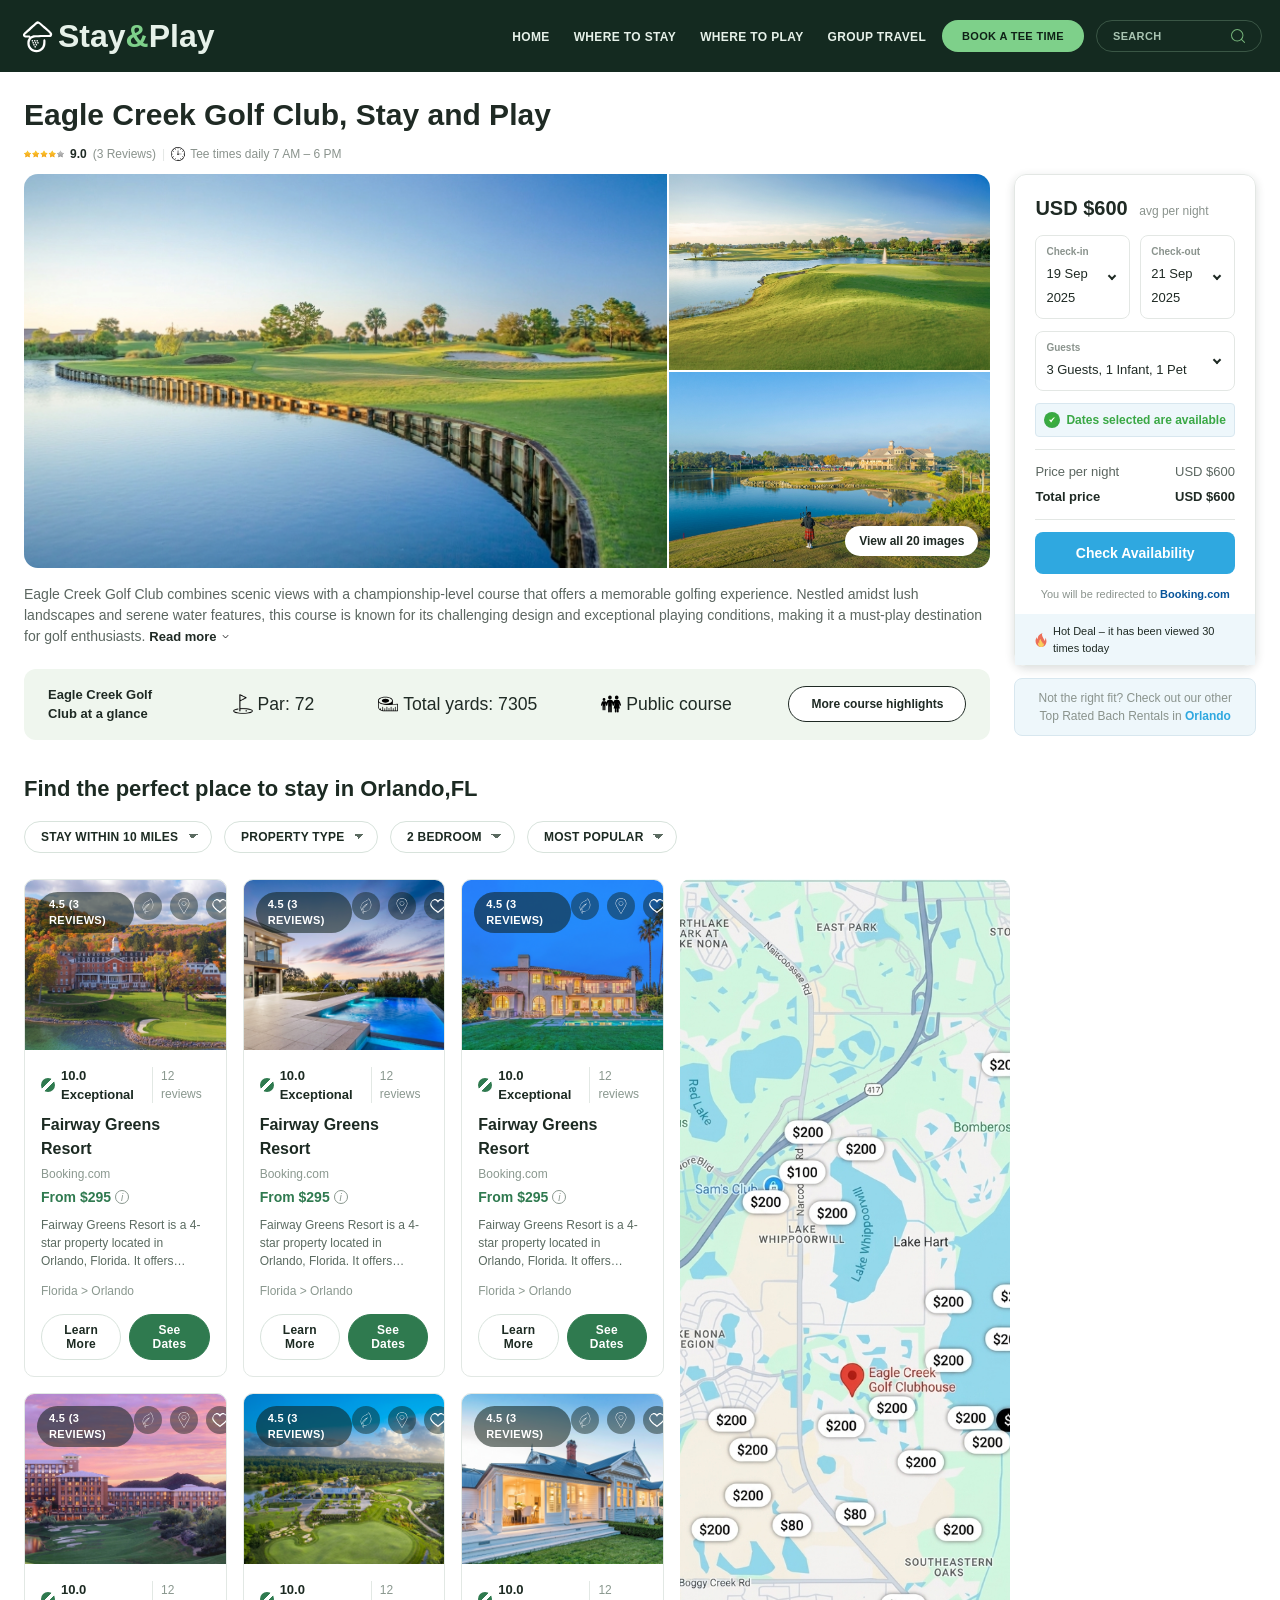
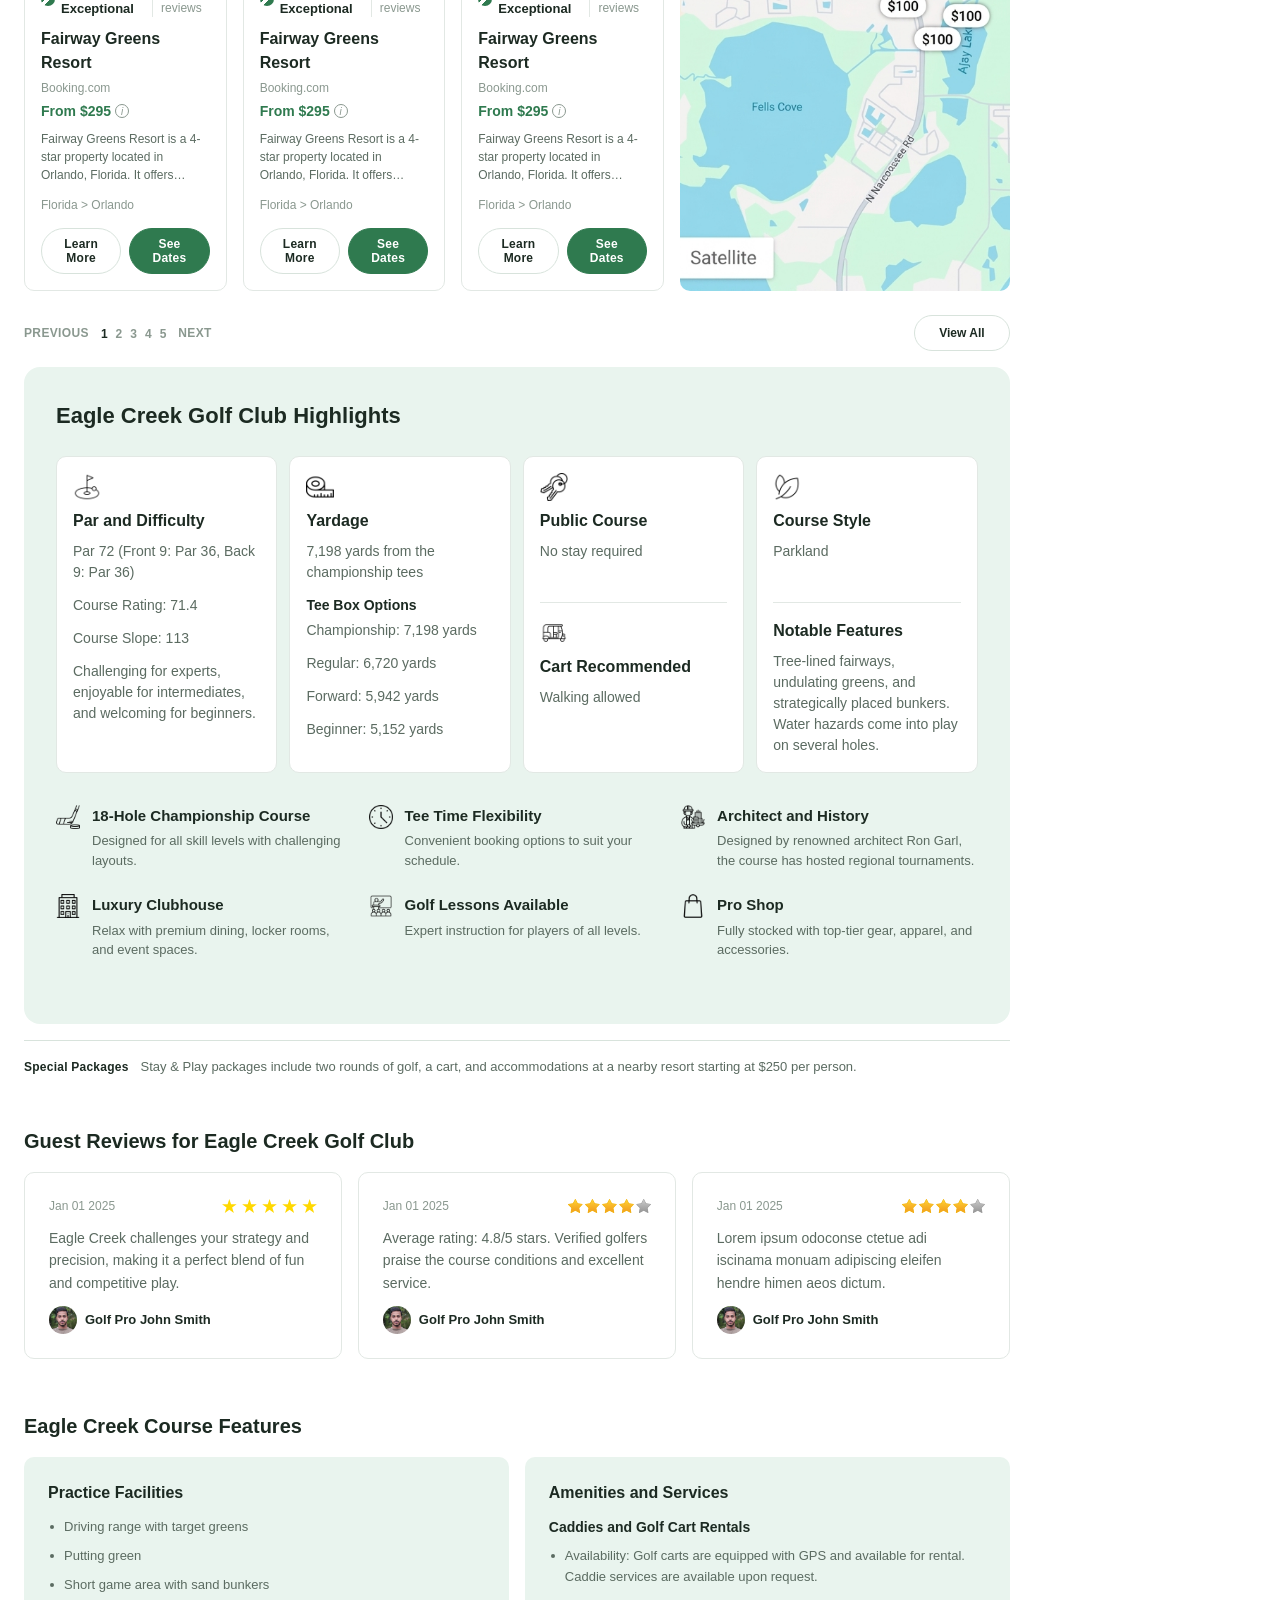
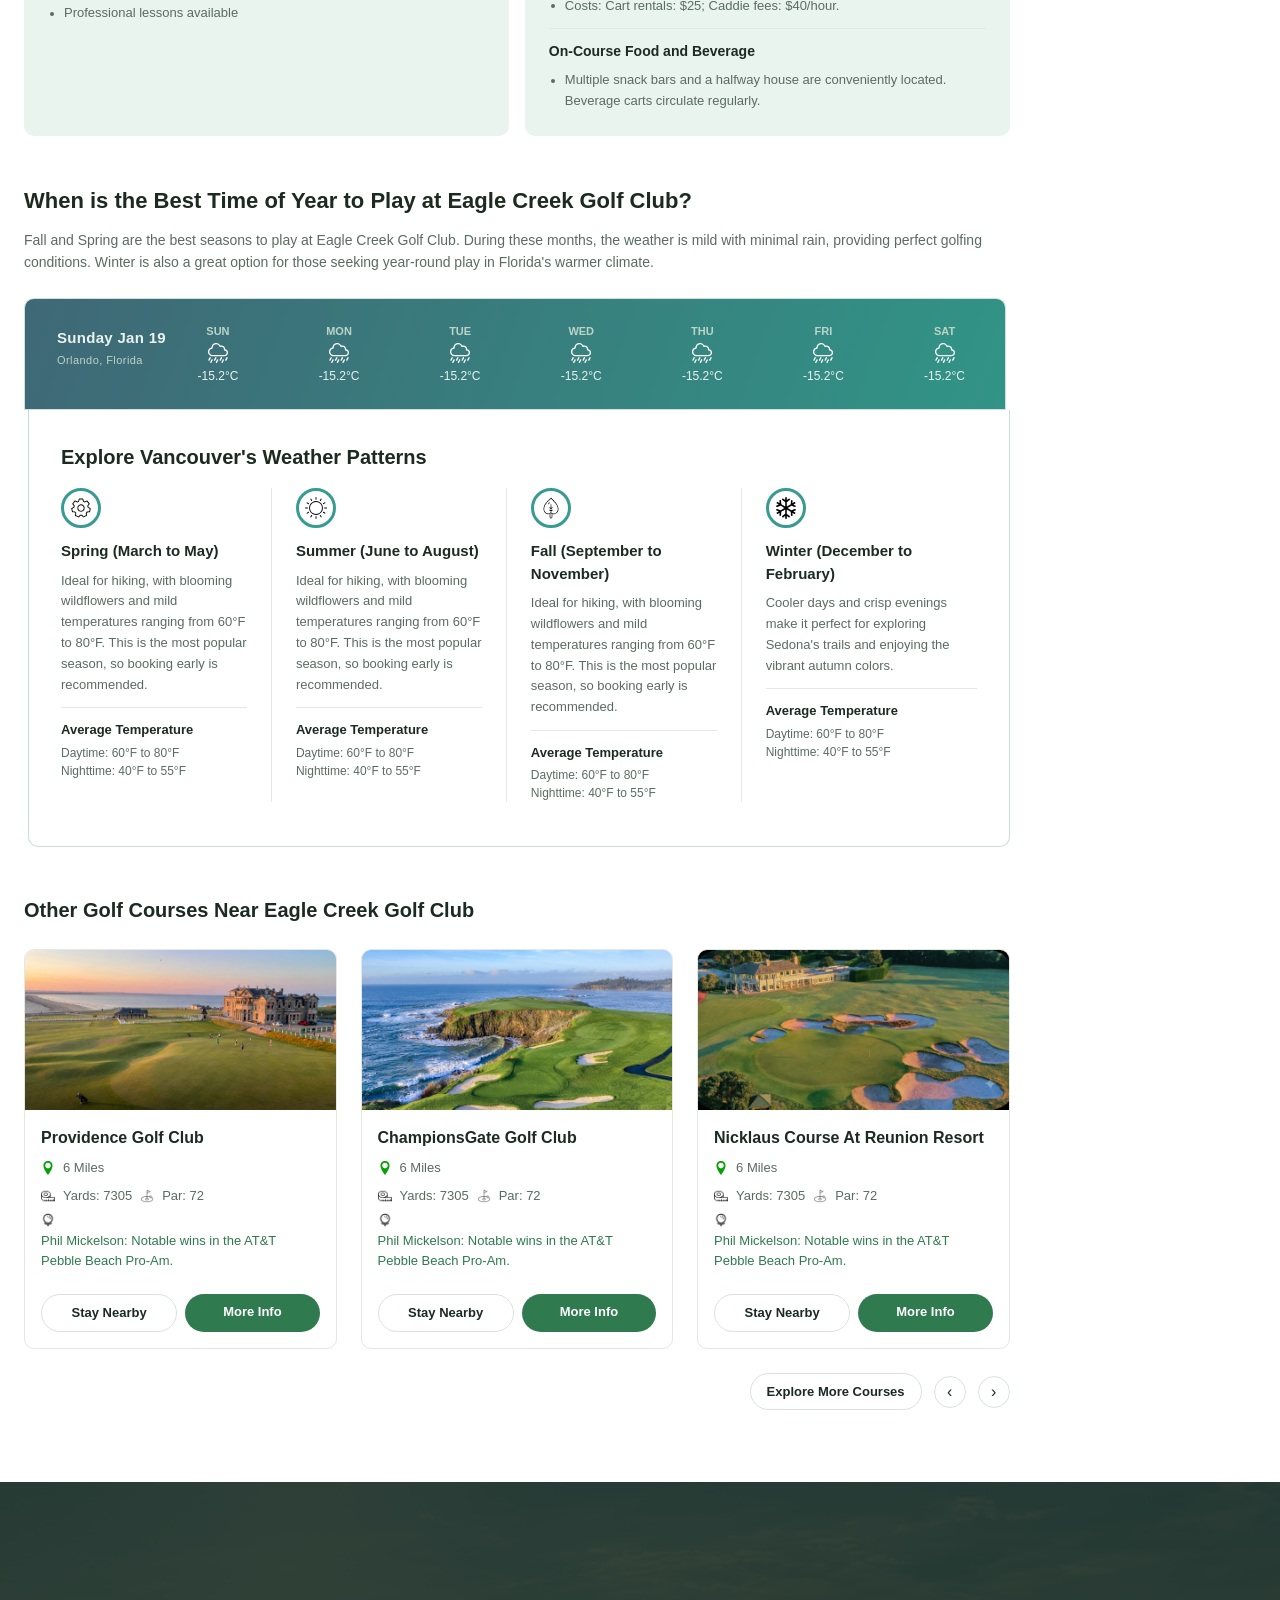
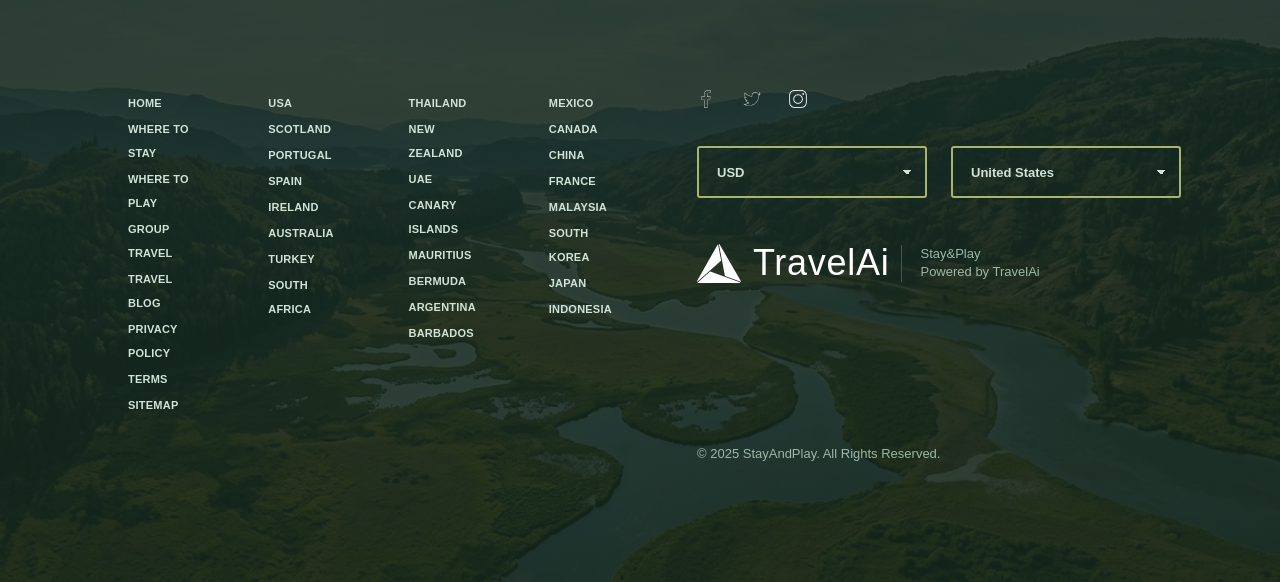
==== commit 3809be3b: "design completed" ====
--- a/website.html
+++ b/website.html
@@ -31,12 +31,11 @@
           src="/assets/Icon/header-icon/header_icon.svg"
           alt=""
           class="header-logo-icon"
-          width="24"
-          height="24"
+    
           loading="lazy"
         />
         <span class="header-logo-text">
-          Stay<span class="header-logo-amp">&amp;</span>Play
+          Stay<span class="header-logo-amp">&</span>Play
         </span>
       </a>
  
@@ -76,6 +75,7 @@
             name="q"
             class="header-search-input"
             placeholder="Search"
+            aria-label="Search"
           />
           <button type="submit" class="header-search-btn" aria-label="Search">
             <!-- IMAGE: replace src below with the search icon URL -->
@@ -120,271 +120,224 @@
     <!-- Main content start from here -->
     <main class="main-content">
       <!-- Hero Section -->
-      <section class="hero-section">
-        <!-- Breadcrumbs -->
-        <nav class="breadcrumbs" aria-label="Breadcrumb">
-          <ol class="breadcrumbs-items">
-            <li class="breadcrumbs-item"><a href="#">Golf Course</a></li>
-            <li class="breadcrumbs-item"><a href="#">Florida</a></li>
-            <li class="breadcrumbs-item"><a href="#">Orlando</a></li>
-            <li class="breadcrumbs-item" aria-current="page">
-              Eagle Creek Golf Club
-            </li>
-          </ol>
-        </nav>
-
-        <!-- Hero Header -->
-        <div class="hero-header">
-          <h1 class="hero-title">Eagle Creek Golf Club, Stay and Play</h1>
-          <div class="hero-subinfo">
-            <div class="subinfo-rating">
-              <img
-                src="/assets/Icon/hero-section-icon/four-star-green-rating-icon.svg"
-                alt="4.5 out of 5 stars"
-                class="subinfo-rating-image"
-              />
-              <p class="subinfo-rating-text">
-                <strong>9.0</strong> (3 REVIEWS)
-              </p>
-            </div>
-            <span class="subinfo-divider" aria-hidden="true">|</span>
-            <div class="subinfo-time">
-              <img
-                src="/assets/Icon/hero-section-icon/clock-watch-icon.svg"
-                alt=""
-                class="subinfo-time-icon"
-                aria-hidden="true"
-              />
-              <p class="subinfo-time-description">
-                TEE TIMES DAILY 7 AM - 6 PM
-              </p>
-            </div>
-          </div>
-        </div>
-
-        <!-- Main Content Layout (Grid on Desktop, Stack on Mobile) -->
-        <div class="hero-layout-wrapper">
-          <!-- Left Column / Primary Content -->
-          <div class="hero-main-column">
-            <!-- Image Gallery -->
-            <div class="hero-images">
-              <div class="hero-main-image">
-                <img
-                  src="/assets/images/hero-section-images/main-image.jpeg"
-                  alt="Scenic view of Eagle Creek Golf Club course"
-                />
-                <!-- Carousel dots strictly for mobile/tablet visual fidelity -->
-                <div class="carousel-dots" aria-hidden="true">
-                  <span class="dot active"></span>
-                  <span class="dot"></span>
-                  <span class="dot"></span>
-                  <span class="dot"></span>
-                  <span class="dot"></span>
-                  <span class="dot"></span>
-                </div>
-              </div>
-              <!-- Side images (Desktop only) -->
-              <div class="hero-side-images">
-                <div class="upper-side-image">
-                  <img
-                    src="/assets/images/hero-section-images/side-image-one.jpeg"
-                    alt="Eagle Creek Golf Club secondary view"
-                    class="hero-side-img"
-                  />
-                </div>
-                <div class="lower-side-image">
-                  <img
-                    src="/assets/images/hero-section-images/side-image-two.jpeg"
-                    alt="Eagle Creek Golf Club clubhouse view"
-                    class="hero-side-img"
-                  />
-                  <button class="side-image-button">VIEW ALL 20 IMAGES</button>
-                </div>
-              </div>
-            </div>
-
-            <!-- Mobile & Tablet ONLY: Stay and Play Cards -->
-            <div class="mobile-booking-cards">
-              <!-- Stay Card -->
-              <article class="mobile-card">
-                <header class="card-title-row blue-text">
-                  <div class="icon-circle blue-bg">
-                    <img
-                      src="/assets/Icon/hero-section-icon/bed-icon.svg"
-                      alt=""
-                      aria-hidden="true"
-                    />
-                  </div>
-                  <h3>STAY</h3>
-                </header>
-                <div class="card-stats stay-stats">
-                  <div class="stat-box">
-                    <span class="stat-large">800+</span>
-                    <span class="stat-small">PLACES TO STAY NEAR BY</span>
-                  </div>
-                  <div class="stat-box">
-                    <span class="stat-small">FROM</span>
-                    <span class="stat-large">$300</span>
-                  </div>
-                </div>
-                <button class="mobile-btn blue-btn">BOOK A STAY</button>
-              </article>
-
-              <!-- Play Card -->
-              <article class="mobile-card">
-                <header class="card-title-row green-text">
-                  <div class="icon-circle green-bg">
-                    <img
-                      src="/assets/Icon/hero-section-icon/golf-pin-icon.svg"
-                      alt=""
-                      aria-hidden="true"
-                    />
-                  </div>
-                  <h3>PLAY</h3>
-                </header>
-                <div class="card-stats play-stats">
-                  <div class="stat-box">
-                    <span class="stat-small">PEAK</span>
-                    <span class="stat-large">$100</span>
-                    <span class="stat-small">ROUND</span>
-                  </div>
-                  <!-- Hidden on 375px mobile, revealed on tablet -->
-                  <div class="stat-box hide-on-mobile">
-                    <span class="stat-small">OFF-PEAK</span>
-                    <span class="stat-large">$75</span>
-                    <span class="stat-small">ROUND</span>
-                  </div>
-                  <div class="stat-box hide-on-mobile">
-                    <span class="stat-small">TWILIGHT</span>
-                    <span class="stat-large">$60</span>
-                    <span class="stat-small">ROUND</span>
-                  </div>
-                </div>
-                <button class="mobile-btn green-btn">BOOK A TEE TIME</button>
-              </article>
-            </div>
-
-            <!-- Hero Description Text -->
-            <div class="hero-description">
-              <p class="hero-text">
-                Eagle Creek Golf Club combines scenic views with a
-                championship-level course that offers a memorable golfing
-                experience. Nestled amidst lush landscapes and serene water
-                features, this course is known for its challenging design and
-                exceptional playing conditions, making it a must-play
-                destination for golf enthusiasts.
-                <button class="hero-read-more-button">
-                  READ MORE <span class="arrow-down" aria-hidden="true">v</span>
-                </button>
-              </p>
-            </div>
-          </div>
-
-          <!-- Right Column / Desktop Booking Sidebar -->
-          <aside class="hero-sidebar">
-            <div class="desktop-booking-form">
-              
-                <div class="hero-card">
-                  <div class="card-content">
-                    <div class="price-section">
-                      <span class="currency">USD $600</span>
-                      <span class="per-night">AVG PER NIGHT</span>
-                    </div>
-                    <div class="booking-date">
-                      <div class="date-input-group">
-                        <label for="checkin">CHECK-IN</label>
-                        <input type="date" id="checkin" value="2025-09-19" />
-                      </div>
-                      <div class="date-input-group">
-                        <label for="checkout">CHECK-OUT</label>
-                        <input type="date" id="checkout" value="2025-09-21" />
-                      </div>
-                    </div>
-
-                    <div class="guest-details">
-                      <label for="guests">GUESTS</label>
-                      <select name="guests" id="guests">
-                        <option value="2">3 GUESTS, 1 INFANT, 1 PET</option>
-                      </select>
-                    </div>
-
-                    <div class="availability-status">
-                      <span class="status-icon" aria-hidden="true">✔</span>
-                      Dates selected are available
-                    </div>
-
-                    <div class="price-breakdown">
-                      <div class="price-row">
-                        <span>PRICE PER NIGHT</span>
-                        <span>USD $600</span>
-                      </div>
-                      <div class="price-row total">
-                        <span>TOTAL PRICE</span>
-                        <span>USD $600</span>
-                      </div>
-                    </div>
-
-                    <button class="check-availability-btn">
-                      CHECK AVAILABILITY
-                    </button>
-
-                    <p class="redirect-notice">
-                      You will be redirected to <strong>Booking.com</strong>
-                    </p>
-                  </div>
-
-                  <div class="card-view-count">
-                    <span class="flame-icon" aria-hidden="true">🔥</span>
-                    <p>Hot Deal - it has been viewed 30 times today</p>
-                  </div>
-                </div>
-              
-
-              <div class="alternative-suggestion">
-                <p>
-                  Not the right fit? Check out our other Top Rated Bach Rentals
-                  in
-                  <a href="#">Orlando</a>
-                </p>
-              </div>
-            </div>
-          </aside>
-        </div>
-
-        <!-- Hero Glance Bar -->
-        <div class="hero-glancebar">
-          <div class="glancebar-content">
-            <h2 class="glancebar-title">EAGLE CREEK GOLF CLUB AT A GLANCE</h2>
-            <ul class="hero-glance-list">
-              <li class="hero-glance-item">
-                <img
-                  src="/assets/Icon/hero-section-icon/icons8-golf-hole-64.png"
-                  alt=""
-                  class="glance-item-icon"
-                />
-                <span class="glance-item-text">PAR: 72</span>
-              </li>
-              <li class="hero-glance-item">
-                <img
-                  src="/assets/Icon/hero-section-icon/measuring-tape-icon.svg"
-                  alt=""
-                  class="glance-item-icon"
-                />
-                <span class="glance-item-text">TOTAL YARDS: 7305</span>
-              </li>
-              <li class="hero-glance-item">
-                <img
-                  src="/assets/Icon/hero-section-icon/people-group-icon.svg"
-                  alt=""
-                  class="glance-item-icon"
-                />
-                <span class="glance-item-text">PUBLIC COURSE</span>
-              </li>
-            </ul>
-            <button class="glancebar-button">MORE COURSE HIGHLIGHTS</button>
-          </div>
-        </div>
-      </section>
+     
+<section class="hero">
+ 
+  
+  <!-- Breadcrumb: visible on mobile + tablet, hidden on desktop (see CSS) -->
+  <p class="breadcrumb">
+    Golf Course <span>&gt;</span> Florida <span>&gt;</span> Orlando <span>&gt;</span> Eagle Creek Golf Club
+  </p>
+ 
+  <!-- Title -->
+  <h1 class="hero-title">Eagle Creek Golf Club, Stay and Play</h1>
+ 
+  <!-- Rating & tee times -->
+  <div class="rating-row">
+    <!-- PASTE ICON LINK: star icon, reused 5x below (filled/empty controlled by which file you paste) -->
+    <div class="stars">
+      <img class="icon-star" src="/assets/Icon/four-star-rating-icon.svg" alt="">
+      
+  </div>
+    <span class="rating-score">9.0</span>
+    <span>(3 Reviews)</span>
+    <span class="rating-divider">|</span>
+    <span class="tee-times">
+      <!-- PASTE ICON LINK: clock icon -->
+      <img class="icon-clock" src="/assets/Icon/hero-section-icon/clock-watch-icon.svg" alt="">
+      Tee times daily 7 AM – 6 PM
+    </span>
+  </div>
+ 
+  <!-- Main layout: single column on mobile/tablet, main + sidebar row on desktop -->
+  <div class="hero-layout">
+ 
+    <div class="hero-main">
+ 
+      <!-- Mobile + Tablet image: single photo with dot carousel. Hidden on desktop. -->
+      <div class="gallery-carousel">
+        <!-- PASTE IMAGE LINK: mobile/tablet hero photo -->
+        <img class="hero-photo" src="/assets/images/hero-section-images/main-image.jpeg" alt="Eagle Creek Golf Club fairway with lakeside boardwalk">
+        <div class="carousel-dots">
+          <span class="dot active"></span>
+          <span class="dot"></span>
+          <span class="dot"></span>
+          <span class="dot"></span>
+          <span class="dot"></span>
+          <span class="dot"></span>
+        </div>
+      </div>
+ 
+      <!-- Desktop image: large photo + 2 stacked thumbnails + "View all" button. -->
+      <div class="gallery-grid">
+        <!-- PASTE IMAGE LINK: main desktop photo -->
+        <img class="gallery-main" src="/assets/images/hero-section-images/main-image.jpeg" alt="Eagle Creek Golf Club main course view">
+        <div class="gallery-thumbs">
+          <!-- PASTE IMAGE LINK: top-right desktop thumbnail -->
+          <img class="gallery-thumb top" src="/assets/images/hero-section-images/side-image-one.jpeg" alt="Eagle Creek Golf Club aerial view">
+          <!-- PASTE IMAGE LINK: bottom-right desktop thumbnail -->
+          <div class="gallery-thumb-below">
+              <img class="gallery-thumb bottom" src="/assets/images/hero-section-images/side-image-two.jpeg" alt="Eagle Creek Golf Club clubhouse view">
+             <button class="gallery-view-all" type="button">View all 20 images</button>
+          </div>
+
+
+          
+        </div>
+      </div>
+ 
+      <!-- Stay / Play cards: visible on mobile + tablet, hidden on desktop -->
+      <div class="stay-play-row">
+        <div class="info-card">
+          <span class="info-card-label stay">
+            <span class="info-card-icon stay">
+              <!-- PASTE ICON LINK: bed/stay icon (white, sits on blue circle) -->
+              <img class="icon-badge" src="/assets/Icon/hero-section-icon/bed.png" alt="">
+            </span>
+            Stay
+          </span>
+          <div class="info-card-stats">
+            <span class="info-card-figure">
+              800+
+              <small>Places to stay nearby</small>
+            </span>
+            <!-- "From $300" only shows on tablet, hidden on mobile -->
+            <span class="info-card-figure stat-tablet-only">
+              $300
+              <small>From, per night</small>
+            </span>
+          </div>
+          <button type="button" class="info-card-btn stay">Book a place to stay</button>
+        </div>
+ 
+        <div class="info-card">
+          <span class="info-card-label play">
+            <span class="info-card-icon play">
+              <!-- PASTE ICON LINK: golf flag/play icon (white, sits on green circle) -->
+              <img class="icon-badge" src="/assets/Icon/hero-section-icon/golf-ball.png" alt="">
+            </span>
+            Play
+          </span>
+          <div class="info-card-stats">
+            <span class="info-card-figure">
+              $100
+              <small>Peak, round</small>
+            </span>
+            <!-- Off-peak / Twilight only show on tablet, hidden on mobile -->
+            <span class="info-card-figure stat-tablet-only">
+              $75
+              <small>Off-peak, round</small>
+            </span>
+            <span class="info-card-figure stat-tablet-only">
+              $60
+              <small>Twilight, round</small>
+            </span>
+          </div>
+          <button type="button" class="info-card-btn play">Book a tee time</button>
+        </div>
+      </div>
+ 
+      <!-- Description -->
+      <p class="description">
+        Eagle Creek Golf Club combines scenic views with a championship-level course that offers a memorable
+        golfing experience. Nestled amidst lush landscapes and serene water features, this course is known for
+        its challenging design and exceptional playing conditions, making it a must-play destination for golf
+        enthusiasts.
+        <a href="#" class="read-more">
+          Read more
+          <!-- PASTE ICON LINK: chevron-down icon -->
+          <img class="icon-chevron" src="/assets/Icon/hero-section-icon/down-arrow.png" alt="">
+        </a>
+      </p>
+ 
+      <!-- At a glance panel: stacked on mobile/tablet, one row on desktop -->
+      <div class="glance-panel">
+        
+        <p class="glance-title">Eagle Creek Golf Club at a glance</p>
+        <div class="glance-stats">
+          <span class="glance-stat">
+            <!-- PASTE ICON LINK: golf club/par icon -->
+            <img class="icon-glance" src="/assets/Icon/hero-section-icon/icons8-golf-hole-64.png" alt=""> Par: 72
+          </span>
+          <span class="glance-stat">
+            <!-- PASTE ICON LINK: ruler/yards icon -->
+            <img class="icon-glance" src="/assets/Icon/hero-section-icon/measuring-tape-icon.svg" alt=""> Total yards: 7305
+          </span>
+          <span class="glance-stat">
+            <!-- PASTE ICON LINK: people/public course icon -->
+            <img class="icon-glance" src="/assets/Icon/hero-section-icon/people-group-icon.svg" alt=""> Public course
+          </span>
+        </div>
+       
+        
+        <button type="button" class="glance-cta">More course highlights</button>
+      </div>
+ 
+    </div><!-- /.hero-main -->
+ 
+    <!-- Booking sidebar card: desktop only, hidden on mobile + tablet -->
+    <aside class="booking-sidebar">
+      <div class="booking-card">
+ 
+        <div class="booking-price">
+          USD $600 <span class="price-label">avg per night</span>
+        </div>
+ 
+        <div class="booking-dates">
+          <div class="booking-field">
+            <span class="booking-field-label">Check-in</span>
+            <span class="booking-field-value">19 Sep 2025</span>
+          </div>
+          <div class="booking-field">
+            <span class="booking-field-label">Check-out</span>
+            <span class="booking-field-value">21 Sep 2025</span>
+          </div>
+        </div>
+ 
+        <div class="booking-guests">
+          <span class="booking-field-label">Guests</span>
+          <span class="booking-field-value">3 Guests, 1 Infant, 1 Pet</span>
+        </div>
+ 
+        <div class="booking-availability">
+          <span class="check-badge">
+            <!-- PASTE ICON LINK: checkmark icon (white, sits on green circle) -->
+            <img class="icon-check" src="/assets/Icon/hero-section-icon/accept-icon.svg" alt="">
+          </span>
+          Dates selected are available
+        </div>
+ 
+        <div class="booking-price-breakdown">
+          <div class="booking-price-row">
+            <span>Price per night</span>
+            <span>USD $600</span>
+          </div>
+          <div class="booking-price-row total">
+            <span>Total price</span>
+            <span>USD $600</span>
+          </div>
+        </div>
+ 
+        <button class="booking-cta" type="button">Check Availability</button>
+ 
+        <p class="booking-redirect-note">You will be redirected to <strong class="booking-brand">Booking.com</strong></p>
+
+        <div class="booking-hot-deal">
+          <!-- PASTE ICON LINK: fire/hot-deal icon -->
+          <img class="icon-fire" src="/assets/Icon/hero-section-icon/flame-icon.svg" alt="">
+          Hot Deal – it has been viewed 30 times today
+        </div>
+      </div>
+
+      <p class="booking-not-fit">
+        Not the right fit? Check out our other Top Rated Bach Rentals in <a href="#">Orlando</a>
+      </p>
+    </aside>
+ 
+  </div><!-- /.hero-layout -->
+  
+ 
+</section>
       <!-- Accomodations and Map -->
 
       <section class="accomodations">
@@ -393,17 +346,21 @@
             Find the perfect place to stay in Orlando,FL
           </h2>
           <div class="accomodations-filter">
-            <select name="filter" id="filter">
+            <label class="filter-label" for="stay-distance">Stay within</label>
+            <select name="filter" id="stay-distance">
               <option value="">STAY WITHIN 10 MILES</option>
             </select>
 
-            <select name="filter" id="filter">
+            <label class="filter-label" for="property-type">Property type</label>
+            <select name="filter" id="property-type">
               <option value="">PROPERTY TYPE</option>
             </select>
-            <select name="filter" id="filter">
+            <label class="filter-label" for="bedrooms">Bedrooms</label>
+            <select name="filter" id="bedrooms">
               <option value="">2 BEDROOM</option>
             </select>
-            <select name="filter" id="filter">
+            <label class="filter-label" for="sort-by">Sort by</label>
+            <select name="filter" id="sort-by">
               <option value="">MOST POPULAR</option>
             </select>
           </div>
@@ -424,17 +381,17 @@
                     <div class="image-info-icons">
                       <img
                         src="/assets/Icon/accomodation-icon/leaf.svg"
-                        alt="Star"
+                        alt=""
                         class="star-icon"
                       />
                       <img
                         src="/assets/Icon/accomodation-icon/location.svg"
-                        alt="Star"
+                        alt=""
                         class="star-icon"
                       />
                       <img
                         src="/assets/Icon/accomodation-icon/love.svg"
-                        alt="Star"
+                        alt=""
                         class="star-icon"
                       />
                     </div>
@@ -471,8 +428,8 @@
                     </span>
                   </div>
                   <div class="card-button-container">
-                    <button class="learn-more-button">Learn More</button>
-                    <button class="see-dates-button">See Dates</button>
+                    <button type="button" class="learn-more-button">Learn More</button>
+                    <button type="button" class="see-dates-button">See Dates</button>
                   </div>
                 </div>
               </div>
@@ -482,7 +439,7 @@
                 <!-- Contains the image and icons on images -->
                 <div class="card-image-container">
                   <img
-                    src="/assets/images/accomodation-images/golf-card-1.jpeg"
+                    src="/assets/images/accomodation-images/golf-card-2.jpeg"
                     alt="accomodation one"
                     class="card-image"
                   />
@@ -491,17 +448,17 @@
                     <div class="image-info-icons">
                       <img
                         src="/assets/Icon/accomodation-icon/leaf.svg"
-                        alt="Star"
+                        alt=""
                         class="star-icon"
                       />
                       <img
                         src="/assets/Icon/accomodation-icon/location.svg"
-                        alt="Star"
+                        alt=""
                         class="star-icon"
                       />
                       <img
                         src="/assets/Icon/accomodation-icon/love.svg"
-                        alt="Star"
+                        alt=""
                         class="star-icon"
                       />
                     </div>
@@ -538,8 +495,8 @@
                     </span>
                   </div>
                   <div class="card-button-container">
-                    <button class="learn-more-button">Learn More</button>
-                    <button class="see-dates-button">See Dates</button>
+                    <button type="button" class="learn-more-button">Learn More</button>
+                    <button type="button" class="see-dates-button">See Dates</button>
                   </div>
                 </div>
               </div>
@@ -549,7 +506,7 @@
                 <!-- Contains the image and icons on images -->
                 <div class="card-image-container">
                   <img
-                    src="/assets/images/accomodation-images/golf-card-1.jpeg"
+                    src="/assets/images/accomodation-images/golf-card-3.jpeg"
                     alt="accomodation one"
                     class="card-image"
                   />
@@ -558,17 +515,17 @@
                     <div class="image-info-icons">
                       <img
                         src="/assets/Icon/accomodation-icon/leaf.svg"
-                        alt="Star"
+                        alt=""
                         class="star-icon"
                       />
                       <img
                         src="/assets/Icon/accomodation-icon/location.svg"
-                        alt="Star"
+                        alt=""
                         class="star-icon"
                       />
                       <img
                         src="/assets/Icon/accomodation-icon/love.svg"
-                        alt="Star"
+                        alt=""
                         class="star-icon"
                       />
                     </div>
@@ -605,8 +562,8 @@
                     </span>
                   </div>
                   <div class="card-button-container">
-                    <button class="learn-more-button">Learn More</button>
-                    <button class="see-dates-button">See Dates</button>
+                    <button type="button" class="learn-more-button">Learn More</button>
+                    <button type="button" class="see-dates-button">See Dates</button>
                   </div>
                 </div>
               </div>
@@ -616,7 +573,7 @@
                 <!-- Contains the image and icons on images -->
                 <div class="card-image-container">
                   <img
-                    src="/assets/images/accomodation-images/golf-card-1.jpeg"
+                    src="/assets/images/accomodation-images/golf-card-4.jpeg"
                     alt="accomodation one"
                     class="card-image"
                   />
@@ -625,17 +582,17 @@
                     <div class="image-info-icons">
                       <img
                         src="/assets/Icon/accomodation-icon/leaf.svg"
-                        alt="Star"
+                        alt=""
                         class="star-icon"
                       />
                       <img
                         src="/assets/Icon/accomodation-icon/location.svg"
-                        alt="Star"
+                        alt=""
                         class="star-icon"
                       />
                       <img
                         src="/assets/Icon/accomodation-icon/love.svg"
-                        alt="Star"
+                        alt=""
                         class="star-icon"
                       />
                     </div>
@@ -672,8 +629,8 @@
                     </span>
                   </div>
                   <div class="card-button-container">
-                    <button class="learn-more-button">Learn More</button>
-                    <button class="see-dates-button">See Dates</button>
+                    <button type="button" class="learn-more-button">Learn More</button>
+                    <button type="button" class="see-dates-button">See Dates</button>
                   </div>
                 </div>
               </div>
@@ -683,7 +640,7 @@
                 <!-- Contains the image and icons on images -->
                 <div class="card-image-container">
                   <img
-                    src="/assets/images/accomodation-images/golf-card-1.jpeg"
+                    src="/assets/images/accomodation-images/golf-card-5.jpeg"
                     alt="accomodation one"
                     class="card-image"
                   />
@@ -692,17 +649,17 @@
                     <div class="image-info-icons">
                       <img
                         src="/assets/Icon/accomodation-icon/leaf.svg"
-                        alt="Star"
+                        alt=""
                         class="star-icon"
                       />
                       <img
                         src="/assets/Icon/accomodation-icon/location.svg"
-                        alt="Star"
+                        alt=""
                         class="star-icon"
                       />
                       <img
                         src="/assets/Icon/accomodation-icon/love.svg"
-                        alt="Star"
+                        alt=""
                         class="star-icon"
                       />
                     </div>
@@ -739,8 +696,8 @@
                     </span>
                   </div>
                   <div class="card-button-container">
-                    <button class="learn-more-button">Learn More</button>
-                    <button class="see-dates-button">See Dates</button>
+                    <button type="button" class="learn-more-button">Learn More</button>
+                    <button type="button" class="see-dates-button">See Dates</button>
                   </div>
                 </div>
               </div>
@@ -750,7 +707,7 @@
                 <!-- Contains the image and icons on images -->
                 <div class="card-image-container">
                   <img
-                    src="/assets/images/accomodation-images/golf-card-1.jpeg"
+                    src="/assets/images/accomodation-images/golf-card-6.jpeg"
                     alt="accomodation one"
                     class="card-image"
                   />
@@ -759,17 +716,17 @@
                     <div class="image-info-icons">
                       <img
                         src="/assets/Icon/accomodation-icon/leaf.svg"
-                        alt="Star"
+                        alt=""
                         class="star-icon"
                       />
                       <img
                         src="/assets/Icon/accomodation-icon/location.svg"
-                        alt="Star"
+                        alt=""
                         class="star-icon"
                       />
                       <img
                         src="/assets/Icon/accomodation-icon/love.svg"
-                        alt="Star"
+                        alt=""
                         class="star-icon"
                       />
                     </div>
@@ -806,8 +763,8 @@
                     </span>
                   </div>
                   <div class="card-button-container">
-                    <button class="learn-more-button">Learn More</button>
-                    <button class="see-dates-button">See Dates</button>
+                    <button type="button" class="learn-more-button">Learn More</button>
+                    <button type="button" class="see-dates-button">See Dates</button>
                   </div>
                 </div>
               </div>
@@ -823,7 +780,7 @@
         </div>
         <div class="accomodation-pagination">
           <div class="pagination-items">
-            <button class="prev-button">PREVIOUS</button>
+            <button type="button" class="prev-button">PREVIOUS</button>
             <ol class="pagination-list">
               <li class="pagination-item">
                 <a href="#" class="pagination-link">1</a>
@@ -842,7 +799,7 @@
               </li>
             </ol>
             <span>-</span>
-            <button class="next-button">NEXT</button>
+            <button type="button" class="next-button">NEXT</button>
           </div>
           <div class="view-all-button">
             <a href="#" class="view-all-link">View All</a>
@@ -1084,16 +1041,16 @@
                 </div>
               </li>
             </ul>
-
-            <hr class="highlights__divider" />
-
-            <div class="highlights__packages">
-              <span class="highlights__packages-label">Special Packages</span>
-              <p class="highlights__packages-text">
-                Stay &amp; Play packages include two rounds of golf, a cart, and
-                accommodations at a nearby resort starting at $250 per person.
-              </p>
-            </div>
+          </div>
+
+          <hr class="highlights__divider" />
+
+          <div class="highlights__packages">
+            <span class="highlights__packages-label">Special Packages</span>
+            <p class="highlights__packages-text">
+              Stay &amp; Play packages include two rounds of golf, a cart, and
+              accommodations at a nearby resort starting at $250 per person.
+            </p>
           </div>
         </div>
       </section>
@@ -1234,7 +1191,7 @@
               </ul>
             </article>
 
-            <article class="features__card features__card--white">
+            <article class="features__card features__card--mint">
               <h3 class="features__card-title">Amenities and Services</h3>
 
               <h4 class="features__subtitle">Caddies and Golf Cart Rentals</h4>
@@ -1391,9 +1348,10 @@
             </ul>
           </div>
 
-          <h3 class="seasons__title">Explore Vancouver's Weather Patterns</h3>
-
-          <div class="seasons__list">
+          <div class="seasons">
+            <h3 class="seasons__title">Explore Vancouver's Weather Patterns</h3>
+
+            <div class="seasons__list">
             <article class="seasons__card">
               <!-- IMAGE: replace src below with the "spring" season icon URL -->
               <img
@@ -1477,15 +1435,16 @@
               <p class="seasons__avg-line">Daytime: 60&deg;F to 80&deg;F</p>
               <p class="seasons__avg-line">Nighttime: 40&deg;F to 55&deg;F</p>
             </article>
-          </div>
-
-          <!-- Decorative pagination dots for the mobile season carousel
-             (CSS-only build, so they don't track scroll position — see README). -->
-          <div class="seasons__dots" aria-hidden="true">
-            <span class="seasons__dot seasons__dot--active"></span>
-            <span class="seasons__dot"></span>
-            <span class="seasons__dot"></span>
-            <span class="seasons__dot"></span>
+            </div>
+
+            <!-- Decorative pagination dots for the mobile season carousel
+               (CSS-only build, so they don't track scroll position — see README). -->
+            <div class="seasons__dots" aria-hidden="true">
+              <span class="seasons__dot seasons__dot--active"></span>
+              <span class="seasons__dot"></span>
+              <span class="seasons__dot"></span>
+              <span class="seasons__dot"></span>
+            </div>
           </div>
         </div>
       </section>
--- a/hero-section.css
+++ b/hero-section.css
@@ -44,696 +44,701 @@
 }
 
 
-/* ============================================================
-   BREADCRUMBS
-   ============================================================ */
-
-.breadcrumbs {
-  margin-bottom: 12px;
-}
-
-.breadcrumbs-items {
-  display: flex;
-  flex-wrap: wrap;
-  list-style: none;
-  font-size: 12px;
-  color: var(--text-secondary);
-}
-
-.breadcrumbs-item:not(:last-child)::after {
-  content: ">";
-  margin: 0 6px;
-  color: #ccc;
-}
-
-
-/* ============================================================
-   HERO HEADER
-   ============================================================ */
-
-.hero-header {
-  margin-bottom: 16px;
-}
-
-.hero-title {
-  font-size: 32px;
-  font-weight: 700;
-  margin-bottom: 8px;
-  line-height: 1.2;
-}
-
-.hero-subinfo {
-  display: flex;
-  align-items: center;
-  flex-wrap: wrap;
-  gap: 8px;
-  font-size: 13px;
-  color: var(--text-secondary);
-}
-
-.subinfo-rating,
-.subinfo-time {
-  display: flex;
-  align-items: center;
-  gap: 4px;
-}
-
-.subinfo-rating-image {
-  height: 14px;
-}
-
-.subinfo-time img {
-    height: 12px;
-    width: 12px;
-}
-
-.subinfo-rating-text strong {
-  color: var(--primary-color);
-}
-
-.subinfo-divider {
-  color: #ccc;
-}
-
-
-/* ============================================================
-   MAIN LAYOUT & IMAGES — DESKTOP
-   ============================================================ */
-
-.hero-layout-wrapper {
-  display : flex;
-  gap : 1rem;
-  width: 100%;
-   
-}
-
-.hero-main-column{
-    width : 90%;
-    
-   
-}
-
-.hero-images {
-   
-  position: relative;
-  display: grid;
-  grid-template-columns: 2fr 1fr;
-  gap: 2px;
-  margin-bottom: 16px;
-  
-}
-
-.hero-main-image img {
-  width: 100%;
-  height: 100%;
-  min-height: 400px;
-  object-fit: cover;
-  border-radius: 5px 0px 0px 5px;
- 
-}
-
-
-/* ============================================================
-   CAROUSEL DOTS
-   ============================================================ */
-
-.carousel-dots {
-  display: none;
-}
-
-.carousel-dots .dot {
-  width: 8px;
-  height: 8px;
-  border-radius: 50%;
-  background-color: rgba(255, 255, 255, 0.5);
-  border: 1px solid rgba(0, 0, 0, 0.1);
-}
-
-.carousel-dots .dot.active {
-  background-color: #ffffff;
-}
-
-
-/* ============================================================
-   SIDE IMAGES — DESKTOP
-   ============================================================ */
-
-.hero-side-images {
-  display: flex;
-  flex-direction: column;
-  gap: 2px;
-}
-
-.upper-side-image,
-.lower-side-image {
-  height: 50%;
-  position: relative;
-}
-
-.upper-side-image img{
-    border-radius: 0px 5px 0px 0px;
-}
-
-.lower-side-image img{
-    border-radius: 0px 0px 5px 0px;
-}
-
-
-
-.hero-side-img {
-  width: 100%;
-  height: 100%;
-  object-fit: cover;
-  
-}
-
-.side-image-button {
-  position: absolute;
-  bottom: 16px;
-  right: 16px;
-  background-color: rgba(0, 0, 0, 0.6);
-  color: #fff;
-  border: 1px solid #fff;
-  padding: 8px 16px;
-  border-radius: 20px;
-  font-size: 12px;
-  font-weight: 600;
-}
-
-
-/* ============================================================
-   MOBILE BOOKING CARDS — DESKTOP HIDDEN
-   ============================================================ */
-
-.mobile-booking-cards {
-  display: none;
-}
-
-.mobile-card {
-  flex: 1;
-  border: 1px solid var(--border-color);
-  border-radius: var(--border-radius-lg);
-  padding: 24px;
-  display: flex;
-  flex-direction: column;
-  background-color: #fff;
-  box-shadow: 0 2px 8px rgba(0, 0, 0, 0.05);
-}
-
-.card-title-row {
-  display: flex;
-  align-items: center;
-  gap: 8px;
-  font-size: 24px;
-  margin-bottom: 24px;
-}
-
-.blue-text {
-  color: #5bc2e7;
-}
-
-.green-text {
-  color: var(--accent-green);
-}
-
-.icon-circle {
+.hero {
+  max-width: 100%;
+  margin: 0 ;
+}
+ 
+ 
+.page {
+  max-width: 1180px;
+  margin: 0 auto;
+  padding: 28px 20px 48px;
+}
+ 
+/* ==========================================================================
+   ICON SIZING
+   Every icon in this design is an <img> tag. Sizes are set per context
+   below rather than relying on font-size, since these are no longer glyphs.
+   ========================================================================== */
+.icon-star{
   width: 40px;
   height: 40px;
+}
+ 
+.icon-clock {
+  width: 14px;
+  height: 14px;
+  vertical-align: middle;
+}
+ 
+.icon-badge {
+  width: 18px;
+  height: 18px;
+  display: block;
+}
+ 
+.icon-check {
+  width: 10px;
+  height: 10px;
+  display: block;
+}
+ 
+.icon-glance {
+  width: 14px;
+  height: 14px;
+  vertical-align: middle;
+}
+ 
+.icon-fire {
+  width: 14px;
+  height: 14px;
+}
+ 
+.icon-chevron {
+  width: 9px;
+  height: 9px;
+  vertical-align: middle;
+}
+ 
+/* ---------- Breadcrumb ---------- */
+/* Visible on mobile + tablet, hidden on desktop (see desktop media query) */
+.breadcrumb {
+  font-size: 13px;
+  color: #8A938D;
+  margin-bottom: 12px;
+}
+ 
+.breadcrumb span {
+  margin: 0 4px;
+}
+ 
+.breadcrumb span:first-child {
+  margin-left: 0;
+}
+ 
+/* ---------- Title & Rating ---------- */
+.hero-title {
+  font-family: 'Poppins', sans-serif;
+  font-weight: 600;
+  font-size: 24px;
+  color: #1F2A24;
+  line-height: 1.25;
+  margin-bottom: 8px;
+}
+ 
+.rating-row {
+  display: flex;
+  align-items: center;
+  gap: 6px;
+  font-size: 12px;
+  color: #8A938D;
+  flex-wrap: wrap;
+  margin-bottom: 18px;
+}
+ 
+.stars img{
+  height: 40px;
+  width: 40px;
+}
+ 
+.rating-score {
+  font-weight: 600;
+  color: #1F2A24;
+}
+ 
+.rating-divider {
+  color: #E3E7E4;
+}
+ 
+.tee-times {
+  display: inline-flex;
+  align-items: center;
+  gap: 5px;
+}
+ 
+/* ---------- Overall layout wrapper ---------- */
+.hero-layout {
+  display: flex;
+  flex-direction: column;
+  gap: 20px;
+}
+ 
+.hero-main {
+  min-width: 0;
+}
+ 
+/* ==========================================================================
+   IMAGE — two different components, only one shown at a time
+   ========================================================================== */
+.gallery-carousel {
+  position: relative;
+  border-radius: 14px;
+  overflow: hidden;
+  margin-bottom: 20px;
+}
+ 
+.gallery-carousel img.hero-photo {
+  width: 100%;
+  height: 240px;
+  object-fit: cover;
+  display: block;
+  background: linear-gradient(135deg, #cfe3d6, #a9c9b8);
+}
+ 
+.carousel-dots {
+  position: absolute;
+  bottom: 14px;
+  left: 50%;
+  transform: translateX(-50%);
+  display: flex;
+  gap: 6px;
+}
+ 
+.carousel-dots .dot {
+  width: 7px;
+  height: 7px;
   border-radius: 50%;
-  display: flex;
+  background: rgba(255, 255, 255, 0.55);
+}
+ 
+.carousel-dots .dot.active {
+  background: #FFFFFF;
+}
+ 
+.gallery-grid {
+  display: none;
+}
+ 
+/*
+  PASTE YOUR IMAGE LINKS HERE (photos, not icons):
+  - .gallery-carousel img.hero-photo    -> hero photo shown on mobile & tablet
+  - .gallery-grid .gallery-main         -> large hero photo (desktop, left tile)
+  - .gallery-grid .gallery-thumb.top    -> secondary photo (desktop, top-right tile)
+  - .gallery-grid .gallery-thumb.bottom -> secondary photo (desktop, bottom-right tile)
+*/
+ 
+/* ==========================================================================
+   STAY / PLAY CARDS — visible on mobile + tablet, hidden on desktop
+   ========================================================================== */
+.stay-play-row {
+  display: grid;
+  grid-template-columns: 1fr 1fr;
+  gap: 14px;
+  margin-bottom: 22px;
+}
+ 
+.info-card {
+  border: 1px solid #E3E7E4;
+  border-radius: 12px;
+  padding: 16px;
+  display: flex;
+  flex-direction: column;
+  gap: 12px;
+}
+ 
+.info-card-label {
+  display: flex;
+  align-items: center;
+  gap: 6px;
+  font-family: 'Poppins', sans-serif;
+  font-weight: 600;
+  font-size: 15px;
+}
+ 
+.info-card-label.stay { color: #2FA8E0; }
+.info-card-label.play { color: #6FBE44; }
+ 
+.info-card-icon {
+  width: 28px;
+  height: 28px;
+  padding: 5px;
+  box-sizing: border-box;
+  border-radius: 50%;
+  display: inline-flex;
   align-items: center;
   justify-content: center;
-  color: white;
-}
-
-.blue-bg {
-  background-color: #5bc2e7;
-}
-
-.green-bg {
-  background-color: var(--accent-green);
-}
-
-.card-stats {
-  display: flex;
-  justify-content: space-around;
-  margin-bottom: 16px;
-  flex-grow: 1;
-}
-
-.hide-on-mobile {
-  display: flex;
-}
-
-.stat-box {
+}
+ 
+.info-card-icon.stay { background: #2FA8E0; }
+.info-card-icon.play { background: #6FBE44; }
+ 
+.info-card-stats {
+  display: flex;
+  gap: 18px;
+  flex-wrap: wrap;
+}
+ 
+.info-card-figure {
+  font-family: 'Poppins', sans-serif;
+  font-size: 20px;
+  font-weight: 700;
+  color: #1F2A24;
+}
+ 
+.info-card-figure small {
+  display: block;
+  font-family: 'Inter', sans-serif;
+  font-weight: 500;
+  font-size: 11px;
+  color: #8A938D;
+  margin-top: 2px;
+}
+ 
+.info-card-btn {
+  border: none;
+  border-radius: 8px;
+  padding: 11px 0;
+  font-family: 'Inter', sans-serif;
+  font-weight: 600;
+  font-size: 13px;
+  color: #FFFFFF;
+  cursor: pointer;
+  width: 100%;
+}
+ 
+.info-card-btn.stay { background: #2FA8E0; }
+.info-card-btn.play { background: #6FBE44; }
+ 
+.stat-tablet-only {
+  display: none;
+}
+ 
+/* ---------- Description ---------- */
+.description {
+  font-size: 14px;
+  color: #5B6660;
+  margin-top: 1rem;
+  margin-bottom: 22px;
+}
+ 
+.read-more {
+  display: inline-flex;
+  align-items: center;
+  gap: 4px;
+  color: #1F2A24;
+  font-weight: 600;
+  font-size: 13px;
+  text-decoration: none;
+  white-space: nowrap;
+}
+ 
+/* ==========================================================================
+   AT A GLANCE PANEL
+   ========================================================================== */
+.glance-panel {
+  background: #EFF6EE;
+  border-radius: 12px;
+  padding: 18px 20px;
   display: flex;
   flex-direction: column;
-  align-items: center;
+  gap: 14px;
+}
+ 
+.glance-title {
+  font-family: 'Poppins', sans-serif;
+  font-weight: 600;
+  font-size: 13px;
+  color: #1F2A24;
   text-align: center;
 }
-
-.stat-large {
-  font-size: 28px;
+ 
+.glance-stats {
+  display: flex;
+  justify-content: center;
+  align-items: center;
+  gap: 10px 16px;
+  flex-wrap: wrap;
+  font-size: 12px;
+  color: #1F2A24;
+}
+ 
+.glance-stat {
+  display: flex;
+  align-items: center;
+  gap: 5px;
+  min-width: 0;
+}
+
+.glance-stat img {
+  width: 16px;
+  height: 16px;
+  flex: 0 0 16px;
+}
+ 
+.glance-cta {
+  align-self: center;
+  background: #FFFFFF;
+  border: 1px solid #1F2A24;
+  border-radius: 999px;
+  padding: 10px 22px;
+  font-family: 'Inter', sans-serif;
+  font-weight: 600;
+  font-size: 12px;
+  color: #1F2A24;
+  cursor: pointer;
+}
+ 
+/* ==========================================================================
+   BOOKING SIDEBAR CARD — desktop only, hidden on mobile + tablet
+   ========================================================================== */
+.booking-sidebar {
+  display: none;
+}
+ 
+.booking-card {
+  border: 1px solid #E3E7E4;
+  border-radius: 12px;
+  padding: 18px 20px;
+  box-shadow: 0 3px 10px rgba(31, 42, 36, 0.16);
+  display: flex;
+  flex-direction: column;
+  gap: 12px;
+}
+ 
+.booking-price {
+  font-family: 'Poppins', sans-serif;
+  font-size: 20px;
   font-weight: 700;
-  color: var(--primary-color);
-  line-height: 1.2;
-}
-
-.stat-small {
+  color: #1F2A24;
+}
+ 
+.booking-price .price-label {
+  font-family: 'Inter', sans-serif;
+  font-weight: 500;
   font-size: 12px;
+  color: #8A938D;
+  margin-left: 6px;
+}
+ 
+.booking-dates {
+  display: grid;
+  grid-template-columns: 1fr 1fr;
+  gap: 10px;
+}
+ 
+.booking-field {
+  position: relative;
+  border: 1px solid #E3E7E4;
+  border-radius: 8px;
+  padding: 8px 10px 9px;
+}
+
+.booking-field::after,
+.booking-guests::after {
+  content: "";
+  position: absolute;
+  width: 6px;
+  height: 6px;
+  border-right: 2px solid #1F2A24;
+  border-bottom: 2px solid #1F2A24;
+  transform: rotate(45deg);
+  right: 14px;
+  top: 50%;
+  margin-top: -4px;
+}
+ 
+.booking-field-label {
+  display: block;
+  font-size: 10px;
+  font-weight: 600;
+  color: #8A938D;
+  margin-bottom: 2px;
+}
+ 
+.booking-field-value {
+  font-size: 13px;
+  color: #1F2A24;
+  font-weight: 500;
+}
+ 
+.booking-guests {
+  position: relative;
+  border: 1px solid #E3E7E4;
+  border-radius: 8px;
+  padding: 8px 10px 9px;
+}
+ 
+.booking-availability {
+  display: flex;
+  align-items: center;
+  gap: 6px;
+  padding: 7px 8px;
+  border: 1px solid #D8E7EF;
+  border-radius: 4px;
+  background: #EEF7FB;
+  font-size: 12px;
+  color: #3AA845;
+  font-weight: 600;
+}
+ 
+.booking-availability .check-badge {
+  width: 16px;
+  height: 16px;
+  border-radius: 50%;
+  background: #3AA845;
+  display: inline-flex;
+  align-items: center;
+  justify-content: center;
+}
+ 
+.booking-price-breakdown {
+  display: flex;
+  flex-direction: column;
+  gap: 6px;
+  font-size: 13px;
+  border-top: 1px solid #E3E7E4;
+  border-bottom: 1px solid #E3E7E4;
+  padding: 12px 0;
+}
+ 
+.booking-price-row {
+  display: flex;
+  justify-content: space-between;
+  color: #5B6660;
+}
+ 
+.booking-price-row.total {
+  color: #1F2A24;
   font-weight: 700;
-  color: var(--text-secondary);
-  max-width: 100%;
-  text-transform: uppercase;
-}
-
-
-/* ============================================================
-   MOBILE ACTION BUTTONS
-   ============================================================ */
-
-.mobile-btn {
-  width: 100%;
-  padding: 14px;
-  color: #fff;
+}
+ 
+.booking-cta {
+  background: #2FA8E0;
+  color: #FFFFFF;
   border: none;
-  border-radius: var(--border-radius-md);
+  border-radius: 8px;
+  padding: 13px 0;
+  font-family: 'Inter', sans-serif;
   font-weight: 700;
   font-size: 14px;
-  transition: opacity 0.2s;
-}
-
-.mobile-btn:hover {
-  opacity: 0.9;
-}
-
-.blue-btn {
-  background-color: #5bc2e7;
-}
-
-.green-btn {
-  background-color: var(--accent-green);
-}
-
-
-/* ============================================================
-   HERO DESCRIPTION
-   ============================================================ */
-
-.hero-description {
-  margin-top: 2rem;
-  margin-bottom: 24px;
-}
-
-.hero-text {
-  font-size: 14px;
-  color: var(--text-secondary);
-  line-height: 1.7;
-}
-
-.hero-read-more-button {
-  background: none;
-  border: none;
+  cursor: pointer;
+  width: 100%;
+}
+ 
+.booking-redirect-note {
+  text-align: center;
+  font-size: 11px;
+  color: #8A938D;
+}
+ 
+.booking-brand {
+  color: #07549A;
   font-weight: 700;
-  font-size: 10px;
-  margin-left: 4px;
-  padding: 1px;
-  color: var(--text-secondary);
-  text-decoration: underline;
-}
-
-
-/* ============================================================
-   GLANCE BAR — DESKTOP
-   ============================================================ */
-
-.hero-glancebar {
-  width: 70%;
-  background-color: var(--bg-light-green);
-  border-radius: var(--border-radius-lg);
-  padding: 24px 32px;
-  text-align: left;
-  gap: 16px;
-}
-
-.glancebar-content {
-  display: flex;
-  flex-direction: row;
-  align-items: center;
-  justify-content: space-between;
-}
-
-.glancebar-title {
+}
+ 
+.booking-hot-deal {
+  display: flex;
+  align-items: center;
+  gap: 6px;
+  font-size: 11px;
+  color: #1F2A24;
+  background: #EEF7FB;
+  
+  border-left: 0;
+  border-right: 0;
+  border-bottom: 0;
+  padding: 9px 20px;
+  margin: 0 -20px -18px;
+  min-height: 38px;
+  box-sizing: border-box;
+}
+ 
+.booking-not-fit {
+  border: 1px solid #D8E7EF;
+  border-radius: 8px;
+  background: #EEF7FB;
+  padding: 10px 12px;
   font-size: 12px;
-  font-weight: 700;
-  letter-spacing: 0.5px;
-  margin-bottom: 12px;
-}
-
-.hero-glance-list {
-  list-style: none;
-  display: flex;
-  flex-wrap: wrap;
-  justify-content: flex-start;
-  gap: 12px 24px;
-}
-
-.hero-glance-item {
-  display: flex;
-  align-items: center;
-  gap: 6px;
-  font-size: 12px;
-  font-weight: 600;
-}
-
-.glance-item-icon {
-  width: 20px;
-  height: 20px;
-}
-
-.glancebar-button {
-  padding: 10px 20px;
-  border: 1px solid var(--primary-color);
-  background-color: transparent;
-  border-radius: 30px;
-  font-size: 12px;
-  font-weight: 600;
-  width: auto;
-  max-width: 250px;
-  margin-top: 0;
-  transition: background-color 0.2s;
-}
-
-.glancebar-button:hover {
-  background-color: rgba(0, 0, 0, 0.05);
-}
-
-
-/* ============================================================
-   DESKTOP BOOKING FORM
-   ============================================================ */
-
-.desktop-booking-form {
-  display: block;
-  width: 100%;
-}
-
-.hero-card {
-  border: 1px solid var(--border-color);
-  border-radius: var(--border-radius-lg);
-  overflow: hidden;
-  box-shadow: 0 4px 12px rgba(0, 0, 0, 0.05);
-}
-
-.card-content {
-  padding: 20px;
-  background-color: #fff;
-}
-
-.price-section {
-  display: flex;
-  align-items: baseline;
-  gap: 8px;
-  margin-bottom: 20px;
-}
-
-.currency {
-  font-size: 24px;
-  font-weight: 700;
-}
-
-.per-night {
-  font-size: 12px;
-  color: var(--text-secondary);
-}
-
-.booking-date {
-  display: flex;
-  gap: 12px;
-  margin-bottom: 12px;
-}
-
-.date-input-group,
-.guest-details {
-  display: flex;
-  flex-direction: column;
-  width: 100%;
-  position: relative;
-}
-
-.date-input-group label,
-.guest-details label {
-  position: absolute;
-  top: 6px;
-  left: 12px;
-  font-size: 10px;
-  font-weight: 700;
-  color: var(--text-secondary);
-}
-
-input[type="date"],
-select {
-  width: 100%;
-  padding: 24px 12px 8px;
-  border: 1px solid var(--border-color);
-  border-radius: var(--border-radius-md);
-  font-size: 14px;
-  font-family: inherit;
-  background-color: #fff;
-  cursor: pointer;
-}
-
-.guest-details {
-  margin-bottom: 16px;
-}
-
-.availability-status {
-  background-color: #f0f7f9;
-  color: #0b6b7a;
-  padding: 10px 12px;
-  border-radius: var(--border-radius-md);
-  font-size: 14px;
-  display: flex;
-  align-items: center;
-  gap: 8px;
-  margin-bottom: 20px;
-}
-
-.price-breakdown {
-  display: flex;
-  flex-direction: column;
-  gap: 12px;
-  margin-bottom: 24px;
-  font-size: 14px;
-}
-
-.price-row {
-  display: flex;
-  justify-content: space-between;
-}
-
-.price-row.total {
-  font-weight: 700;
-}
-
-.check-availability-btn {
-  width: 100%;
-  padding: 14px;
-  background-color: var(--accent-blue);
-  color: #fff;
-  border: none;
-  border-radius: var(--border-radius-md);
-  font-weight: 700;
-  font-size: 16px;
-  margin-bottom: 12px;
-  transition: opacity 0.2s;
-}
-
-.check-availability-btn:hover {
-  opacity: 0.9;
-}
-
-.redirect-notice {
+  color: #8A938D;
   text-align: center;
-  font-size: 12px;
-  color: var(--text-secondary);
-}
-
-.card-view-count {
-  background-color: #ebeff3;
-  border-top: 1px solid var(--border-color);
-  padding: 12px 24px;
-  display: flex;
-  align-items: center;
-  justify-content: center;
-  gap: 8px;
-  font-size: 14px;
-}
-
-.alternative-suggestion {
-  text-align: center;
-  margin-top: 10px;
-  font-size: 12px;
-  color: var(--text-secondary);
-  background-color: #ebeff3;
-  padding: 15px;
-  
-  font-weight: 550;
-  border-radius:5px ;
-}
-
-.alternative-suggestion a {
-  color: #0066cc;
-  text-decoration: underline;
-}
-
-
-/* ============================================================
-   TABLET — 768px TO 1023px
-   ============================================================ */
-
-@media (max-width: 1023px) {
-
-  .hero-layout-wrapper {
-    display: flex;
-    flex-direction: column;
-    gap: 20px;
-  }
-
-  .desktop-booking-form {
+  margin-top: 12px;
+}
+ 
+.booking-not-fit a {
+  color: #2FA8E0;
+  font-weight: 600;
+  text-decoration: none;
+}
+ 
+/* ==========================================================================
+   TABLET — 768px to 1023px
+   ========================================================================== */
+@media (min-width: 768px) and (max-width: 1023.98px) {
+ 
+  .page {
+    max-width: 700px;
+  }
+ 
+  .gallery-carousel img.hero-photo {
+    height: 300px;
+  }
+ 
+  .stat-tablet-only {
+    display: block;
+  }
+ 
+  .info-card {
+    padding: 18px;
+  }
+
+  .glance-stats {
+    gap: 12px 22px;
+    font-size: 13px;
+  }
+
+  .glance-stat {
+    gap: 6px;
+  }
+
+  .glance-stat img {
+    width: 18px;
+    height: 18px;
+    flex-basis: 18px;
+  }
+}
+ 
+/* ==========================================================================
+   DESKTOP — 1024px and above
+   ========================================================================== */
+@media (min-width: 1024px) {
+
+  .hero {
+    padding: 0;
+    margin:0;
+  }
+ 
+  .breadcrumb {
     display: none;
   }
-
-  .mobile-booking-cards {
-    display: flex;
-    gap: 12px;
-    margin-bottom: 24px;
-  }
-
-  .carousel-dots {
+ 
+  .hero-title {
+    font-size: 30px;
+    margin-bottom: 0px;
+  }
+
+  .rating-row {
+    margin-bottom: 0px;  
+  }
+   .stars img{
+    height: 40px;
+    width: 40px;
+  }
+  .hero-layout {
+    flex-direction: row;
+    align-items: flex-start;
+    gap: 1.5rem;
+  }
+ 
+  .hero-main {
+    flex: 1 1 80%;
+    max-width: none;
+  }
+ 
+  .gallery-carousel {
+    display: none;
+  }
+ 
+  .gallery-grid {
+    display: grid;
+    grid-template-columns: minmax(0, 2fr) minmax(0, 1fr);
+    grid-template-rows: repeat(2, minmax(0, 1fr));
+    gap: 2px;
+    aspect-ratio: 2.45 / 1;
+    border-radius: 14px;
+    overflow: hidden;
+  }
+ 
+  .gallery-grid img {
+    width: 100%;
+    height: 100%;
+    object-fit: cover;
+    display: block;
+    background: linear-gradient(135deg, #cfe3d6, #a9c9b8);
+  }
+ 
+  .gallery-main {
+    grid-row: 1 / 3;
+    height: auto;
+    object-fit: cover;
+    object-position: center;
+  }
+ 
+  .gallery-thumbs {
+    grid-column: 2;
+    grid-row: 1 / 3;
+    display: grid;
+    grid-template-rows: repeat(2, minmax(0, 1fr));
+    gap: 2px;
+    min-width: 0;
+    min-height: 0;
+  }
+
+  .gallery-thumb-below {
+    position: relative;
+    min-height: 0;
+    overflow: hidden;
+  }
+
+  .gallery-thumb-below img {
+    width: 100%;
+    height: 100%;
+    object-fit: cover;
+    object-position: center;
+    display: block;
+    background: linear-gradient(135deg, #cfe3d6, #a9c9b8);
+  }
+ 
+  .gallery-view-all {
     position: absolute;
     bottom: 12px;
-    left: 0;
-    right: 0;
-    display: flex;
-    justify-content: center;
-    gap: 6px;
-  }
-
-  .hero-images {
-    display: block;
-    margin-bottom: 16px;
-  }
-
-  .hero-side-images {
+    right: 12px;
+    background: #FFFFFF;
+    border: none;
+    border-radius: 999px;
+    padding: 8px 14px;
+    font-size: 12px;
+    font-weight: 600;
+    color: #1F2A24;
+    cursor: pointer;
+  }
+ 
+  .stay-play-row {
     display: none;
   }
 
-  .hero-main-image img {
-    height: 350px;
-    min-height: 0;
-  }
-
-  .hero-glancebar {
+ 
+  .glance-panel {
     flex-direction: row;
     justify-content: space-between;
+    align-items: center;
+    padding: 16px 24px;
+  }
+
+  .glance-panel p{
+    width:8rem;
+  }
+
+  .glance-stats {
+    gap: 4rem;
+    font-size: 1.1rem;
+  }
+
+  .glance-stat img{
+    width: 20px;
+    height: 20px;
+  }
+ 
+  .glance-title {
     text-align: left;
-    padding: 24px 32px;
-  }
-
-  .glancebar-content {
-    align-items: flex-start;
-  }
-
-  .hero-glance-list {
-    justify-content: flex-start;
-  }
-
-  .glancebar-button {
-    width: auto;
-    margin-top: 0;
-  }
-}
-
-
-/* ============================================================
-   MOBILE — BELOW 768px
-   ============================================================ */
-
-@media (max-width: 767px) {
-
-  .main-content {
-    padding: 16px;
-  }
-
-  .hero-title {
-    font-size: 24px;
-  }
-
-  .hero-subinfo {
-    font-size: 13px;
-  }
-
-  .hero-main-image img {
-    height: 220px;
-  }
-
-  .mobile-card {
-    padding: 12px;
-  }
-
-  .card-title-row {
-    font-size: 18px;
-    margin-bottom: 12px;
-  }
-
-  .icon-circle {
-    width: 28px;
-    height: 28px;
-  }
-
-  .stat-large {
-    font-size: 20px;
-  }
-
-  .stat-small {
-    font-size: 9px;
-    max-width: 65px;
-  }
-
-  .mobile-btn {
-    padding: 10px 4px;
-    font-size: 12px;
-  }
-
-  .hero-text {
-    font-size: 14px;
-  }
-
-  .hide-on-mobile {
-    display: none;
-  }
-
-  .hero-glancebar {
-    flex-direction: column;
-    align-items: center;
-    text-align: center;
-    gap: 16px;
-    padding: 20px 16px;
-  }
-
-  .glancebar-content {
-    align-items: center;
-  }
-
-  .hero-glance-list {
-    justify-content: center;
-    gap: 12px 24px;
-  }
-
-  .glancebar-button {
-    width: 100%;
-    max-width: 250px;
-  }
-}
-
+  }
+ 
+  .booking-sidebar {
+    display: block;
+    flex: 0 1 20%;
+    max-width: none;
+    position: sticky;
+    top: 24px;
+  }
+}
+ 
--- a/club-highlights.css
+++ b/club-highlights.css
@@ -9,6 +9,11 @@
   background-color: var(--color-white);
 }
 
+.highlights.highlights.page-section {
+    padding:  0;
+    margin-top:1rem;
+  }
+
 .highlights__panel {
   background-color: var(--color-mint-bg);
   border-radius: var(--radius-lg);
@@ -121,7 +126,7 @@
 .highlights__divider {
   border: none;
   border-top: 1px solid var(--color-border-strong);
-  margin: 0 0 var(--space-4);
+  margin: 1rem 0 var(--space-4);
 }
 
 .highlights__packages {
@@ -148,23 +153,68 @@
    Two info cards sit side by side; each card keeps its 2 internal columns.
    Feature list moves to a 2-column grid.
    ========================================================================== */
+@media (max-width: 767.98px) {
+  .highlights__cards {
+    display: grid;
+    grid-template-columns: repeat(2, minmax(0, 1fr));
+    gap: var(--space-3);
+  }
+
+  .highlights__card {
+    display: contents;
+  }
+
+  .highlights__col {
+    min-width: 0;
+    padding: var(--space-3);
+    background-color: var(--color-white);
+    border: 1px solid var(--color-border);
+    border-radius: var(--radius-md);
+  }
+
+  .highlights__col + .highlights__col {
+    border-left: 1px solid var(--color-border);
+  }
+
+  .highlights__block + .highlights__block {
+    margin-top: var(--space-4);
+    padding-top: var(--space-3);
+    border-top: 1px solid var(--color-border);
+  }
+}
+
 @media (min-width: 768px) {
+  .highlights.highlights.page-section {
+    padding:  0;
+  }
+
   .highlights__cards {
-    flex-direction: row;
+    display: grid;
+    grid-template-columns: repeat(4, minmax(0, 1fr));
+    gap: var(--space-3);
+    align-items: stretch;
   }
 
   .highlights__card {
-    flex: 1 1 0;
-    flex-direction: row;
+    display: contents;
   }
 
   .highlights__col {
-    flex: 1 1 0;
+    min-width: 0;
+    padding: var(--space-4);
+    background-color: var(--color-white);
+    border: 1px solid var(--color-border);
+    border-radius: var(--radius-md);
   }
 
   .highlights__col + .highlights__col {
-    border-top: none;
     border-left: 1px solid var(--color-border);
+  }
+
+  .highlights__block + .highlights__block {
+    margin-top: var(--space-4);
+    padding-top: var(--space-3);
+    border-top: 1px solid var(--color-border);
   }
 
   .highlights__features {
@@ -188,14 +238,12 @@
    ========================================================================== */
 @media (min-width: 1024px) {
   .highlights{
-    width: 75%;
+    width: 80%;
     margin: 3rem 0;
     padding: 0;
   }
   .highlights__panel {
-
     padding: var(--space-6);
-    
   }
 
   .highlights__title {
@@ -206,4 +254,37 @@
     grid-template-columns: repeat(3, 1fr);
     row-gap: var(--space-5);
   }
-}
+
+  .highlights__cards {
+    display: grid;
+    grid-template-columns: repeat(4, minmax(0, 1fr));
+    gap: var(--space-3);
+    align-items: stretch;
+  }
+
+  .highlights__card {
+    display: contents;
+  }
+
+  .highlights__col {
+    min-width: 0;
+    padding: var(--space-4);
+    background-color: var(--color-white);
+    border: 1px solid var(--color-border);
+    border-radius: var(--radius-md);
+  }
+
+  .highlights__col + .highlights__col {
+    border-left: 1px solid var(--color-border);
+  }
+
+  .highlights__block + .highlights__block {
+    margin-top: var(--space-5);
+    padding-top: var(--space-4);
+    border-top: 1px solid var(--color-border);
+  }
+
+  .highlights__block-text {
+    line-height: 1.5;
+  }
+}
--- a/features.css
+++ b/features.css
@@ -3,7 +3,10 @@
    BEM namespace: .features
    Mobile-first: cards stack on mobile, sit side by side from tablet up.
    ========================================================================== */
-
+.features {
+  padding:0;
+  margin-top:1rem;
+}
 .features__title {
   font-size: 1.125rem;
   font-weight: 700;
@@ -89,7 +92,7 @@
 
 @media (min-width: 1024px) {
   .features{
-    width: 75%;
+    width: 80%;
     padding: 0;
     margin: 3rem 0;
   }
--- a/footer.css
+++ b/footer.css
@@ -37,23 +37,23 @@
 /* ---- Link columns ---- */
 
 .site-footer__links {
-  display: flex;
-  flex-wrap: wrap;
-  gap: var(--space-5) var(--space-4);
+  display: grid;
+  grid-template-columns: repeat(2, minmax(0, 1fr));
+  gap: 18px 28px;
   margin-bottom: var(--space-6);
 }
 
 .site-footer__col {
-  flex: 1 1 calc(50% - var(--space-4));
   display: flex;
   flex-direction: column;
-  gap: var(--space-3);
+  gap: 10px;
 }
 
 .site-footer__col a {
   color: #cfe3d6;
   text-decoration: none;
-  font-size: 0.6875rem;
+  font-size: 0.75rem;
+  line-height: 1.25;
   font-weight: 600;
   letter-spacing: 0.04em;
   text-transform: uppercase;
@@ -78,8 +78,8 @@
 }
 
 .site-footer__social img {
-  width: 16px;
-  height: 16px;
+  width: 20px;
+  height: 20px;
   object-fit: contain;
   /* The supplied SVGs are solid black; invert them so they read light
      against this dark background instead of disappearing into it. */
@@ -94,7 +94,7 @@
 .site-footer__selects {
   display: flex;
   flex-direction: column;
-  gap: var(--space-3);
+  gap: 16px;
 }
 
 .site-footer__select-wrap {
@@ -114,10 +114,11 @@
 }
 
 .site-footer__select {
-  width: 100%;
-  padding: var(--space-2) var(--space-4);
-  border: 1px solid #3f5b49;
-  border-radius: 999px;
+  width: 70%;
+  min-height: 44px;
+  padding: 10px 16px;
+  border: 2px solid #3f5b49;
+  border-radius: 3px;
   background-color: transparent;
   color: #cfe3d6;
   font-size: 0.75rem;
@@ -144,20 +145,20 @@
 }
 
 .site-footer__brand-mark {
-  width: 20px;
-  height: 20px;
+  width: 30px;
+  height: 30px;
   object-fit: contain;
 }
 
 .site-footer__brand-name {
-  font-size: 1rem;
+  font-size: 1.2rem;
   font-weight: 700;
   color: #ffffff;
   letter-spacing: 0.02em;
 }
 
 .site-footer__brand-tagline {
-  font-size: 0.6875rem;
+  font-size: 0.75rem;
   color: #9db8a7;
   line-height: 1.4;
   padding-left: var(--space-2);
@@ -174,25 +175,56 @@
    ========================================================================== */
 @media (min-width: 768px) {
   .site-footer {
-    padding: var(--space-7) var(--space-5);
+    padding: 42px 0 30px;
+  }
+
+  .site-footer__inner {
+    width: 80%;
+    margin: 0 auto;
+  }
+
+  .site-footer__links {
+    display: grid;
+    grid-template-columns: repeat(4, minmax(0, 1fr));
+    gap: 8px 18px;
+    margin-bottom: 20px;
   }
 
   .site-footer__col {
-    flex: 1 1 0;
+    min-width: 0;
+    gap: 2px;
+  }
+
+  .site-footer__col a {
+    font-size: 0.6875rem;
+    line-height: 1.25;
+    letter-spacing: 0.02em;
   }
 
   .site-footer__meta {
-    flex-direction: row;
-    align-items: center;
-    justify-content: space-between;
+    flex-direction: column;
+    align-items: flex-start;
+    gap: 14px;
   }
 
   .site-footer__selects {
     flex-direction: row;
+    gap: 24px;
   }
 
   .site-footer__select {
-    width: auto;
+    width: 150px;
+    min-height: 44px;
+  }
+
+  .site-footer__social img {
+    width: 20px;
+    height: 20px;
+  }
+
+  .site-footer__brand-mark {
+    width: 28px;
+    height: 28px;
   }
 }
 
@@ -204,38 +236,92 @@
    ========================================================================== */
 @media (min-width: 1024px) {
   .site-footer {
-    padding: var(--space-8) var(--space-6);
-    margin:0;
-    
+    min-height: 700px;
+    padding: 208px 0 72px;
+    margin: 0;
   }
 
   .site-footer__inner {
-    display: flex;
-    flex-wrap: wrap;
+    width: min(80%, 1420px);
+    margin: 0 auto;
+    display: grid;
+    grid-template-columns: minmax(0, 1fr) 455px;
     align-items: flex-start;
-    justify-content: space-between;
-    column-gap: var(--space-6);
+    column-gap: 72px;
   }
 
   .site-footer__links {
-    flex: 1 1 auto;
-    max-width: 66%;
+    grid-column: 1;
+    grid-row: 1;
+    max-width: none;
     margin-bottom: 0;
+    gap: 18px 64px;
+  }
+
+  .site-footer__col a {
+    font-size: 0.6875rem;
+    letter-spacing: 0.02em;
+  }
+
+  .site-footer__col {
+    min-width: 0;
   }
 
   .site-footer__meta {
-    flex: 0 0 auto;
+    grid-column: 2;
+    grid-row: 1;
     flex-direction: column;
     align-items: flex-start;
     margin-bottom: 0;
+    gap: 38px;
   }
 
   .site-footer__selects {
     flex-direction: row;
+    gap: 24px;
+  }
+
+  .site-footer__select {
+    width: 230px;
+    min-height: 52px;
+    padding: 0 18px;
+    border-color: #a7b56e;
+    font-size: 0.8125rem;
+  }
+
+  .site-footer__social {
+    gap: 28px;
+  }
+
+  .site-footer__social img {
+    width: 18px;
+    height: 18px;
+  }
+
+  .site-footer__brand {
+    gap: 12px;
+  }
+
+  .site-footer__brand-mark {
+    width: 44px;
+    height: 44px;
+  }
+
+  .site-footer__brand-name {
+    font-size: 2.25rem;
+    font-weight: 500;
+  }
+
+  .site-footer__brand-tagline {
+    font-size: 0.8125rem;
+    padding-left: 18px;
   }
 
   .site-footer__copyright {
-    flex-basis: 100%;
-    margin-top: var(--space-6);
+    grid-column: 2;
+    grid-row: 2;
+    width: 455px;
+    margin: 28px 0 0;
+    font-size: 0.8125rem;
   }
 }
--- a/guest-reviews.css
+++ b/guest-reviews.css
@@ -4,7 +4,10 @@
    Mobile-first. On mobile the 3 cards become a single-card, swipeable
    carousel (CSS scroll-snap, no JS); tablet/desktop show all 3 side by side.
    ========================================================================== */
-
+.reviews {
+  padding: 0;
+  margin-top: 1rem;
+}
 .reviews__title {
   font-size: 1.125rem;
   font-weight: 700;
@@ -130,7 +133,7 @@
    ========================================================================== */
 @media (min-width: 1024px) {
   .reviews{
-    width: 75%;
+    width: 80%;
     padding: 0;
     margin: 0;
   }
--- a/nearby-courses.css
+++ b/nearby-courses.css
@@ -12,7 +12,7 @@
 @media (min-width: 1024px) {
   .nearby-courses {
     display: block;
-    width: 75%;
+    width: 80%;
     margin:3rem 0;
     padding: 0;
   }
--- a/weather.css
+++ b/weather.css
@@ -7,7 +7,10 @@
    the full week shows in one row and the four season cards sit side by
    side with vertical dividers between them.
    ========================================================================== */
-
+.weather {
+  padding:0;
+  margin-top:1rem;
+}
 .weather__title {
   font-size: 1.25rem;
   font-weight: 700;
@@ -26,11 +29,14 @@
 /* ---- Weather widget card ---- */
 
 .weather-widget {
-  background-color: #17352b;
-  border-radius: var(--radius-lg);
+  background: linear-gradient(110deg, #3f6876, #319486);
+  border: 1px solid #d0e0dc;
+  border-radius: 10px;
   padding: var(--space-4);
   color: #eaf3ee;
-  margin-bottom: var(--space-6);
+  margin-bottom: 0;
+  border-bottom-left-radius: 0;
+  border-bottom-right-radius: 0;
 }
 
 .weather-widget__header {
@@ -55,20 +61,21 @@
 
 .weather-widget__current {
   display: flex;
-  flex-direction: column;
+  flex-direction: row;
   align-items: center;
-  gap: var(--space-2);
+  justify-content: center;
+  gap: var(--space-3);
   margin-bottom: var(--space-4);
 }
 
 .weather-widget__current-icon {
-  width: 36px;
-  height: 36px;
+  width: 52px;
+  height: 52px;
   object-fit: contain;
 }
 
 .weather-widget__current-temp {
-  font-size: 2rem;
+  font-size: 2.5rem;
   font-weight: 700;
 }
 
@@ -128,6 +135,14 @@
   margin-bottom: var(--space-4);
 }
 
+.seasons {
+  border: 1px solid #c9ddd8;
+  border-top: 0;
+  border-radius: 0 0 10px 10px;
+  background-color: #ffffff;
+  padding: var(--space-5);
+}
+
 .seasons__list {
   display: flex;
   gap: var(--space-5);
@@ -152,6 +167,10 @@
 .seasons__icon {
   width: 40px;
   height: 40px;
+  padding: 6px;
+  border: 3px solid #389b91;
+  border-radius: 50%;
+  background-color: #ffffff;
   object-fit: contain;
   margin-bottom: var(--space-3);
 }
@@ -240,11 +259,15 @@
   }
 
   .seasons__list {
-    overflow-x: visible;
+    display: grid;
+    grid-template-columns: repeat(4, minmax(0, 1fr));
+    gap: var(--space-4);
+    overflow: visible;
   }
 
   .seasons__card {
-    flex: 1 1 0;
+    min-width: 0;
+    flex: none;
     padding-right: var(--space-5);
     border-right: 1px solid var(--color-border);
   }
@@ -264,11 +287,107 @@
    ========================================================================== */
 @media (min-width: 1024px) {
   .weather{
-    width:75%;
+    width: 80%;
     margin: 0;
     padding: 0;
   }
   .weather__title {
     font-size: 1.375rem;
   }
-}
+
+  .weather__intro {
+    max-width: none;
+  }
+
+  .weather-widget {
+    padding: var(--space-5) var(--space-6);
+  }
+
+  .seasons {
+    padding: var(--space-6);
+    width: calc(100% - 4px);
+    margin-left: 4px;
+  }
+
+  .weather-widget {
+    margin-bottom: 0;
+    width: calc(100% - 4px);
+    margin-right: 4px;
+  }
+
+  .seasons__title {
+    font-size: 1.25rem;
+  }
+
+  .seasons__list {
+    gap: var(--space-5);
+  }
+}
+
+@media (max-width: 767.98px) {
+  .weather {
+    text-align: center;
+  }
+
+  .weather__title {
+    font-size: 1.25rem;
+    line-height: 1.25;
+  }
+
+  .weather__intro {
+    line-height: 1.5;
+  }
+
+  .weather-widget {
+    padding: var(--space-4) 0;
+    overflow: hidden;
+  }
+
+  .weather-widget__header {
+    margin-bottom: var(--space-2);
+  }
+
+  .weather-widget__forecast {
+    justify-content: flex-start;
+    gap: var(--space-3);
+    padding: 0 var(--space-3);
+  }
+
+  .weather-widget__day {
+    min-width: 52px;
+  }
+
+  .seasons {
+    padding: var(--space-4);
+  }
+
+  .weather-widget {
+    margin-bottom: 0;
+  }
+
+  .seasons__title {
+    text-align: center;
+  }
+
+  .seasons__list {
+    gap: 0;
+  }
+
+  .seasons__card {
+    flex-basis: 100%;
+    align-items: center;
+    text-align: center;
+  }
+
+  .seasons__card-text {
+    max-width: 34ch;
+  }
+
+  .seasons__divider {
+    width: 100%;
+  }
+
+  .seasons__dots {
+    margin-top: var(--space-3);
+  }
+}
--- a/accommodation.css
+++ b/accommodation.css
@@ -24,10 +24,22 @@
 .accomodations-filter {
   display: flex;
   gap: var(--space-3);
-  overflow-x: hidden;
+  overflow-x: auto;
   -webkit-overflow-scrolling: touch;
   scrollbar-width: none;
   padding-bottom: 2px; /* room so a focus ring isn't clipped */
+}
+
+.filter-label {
+  position: absolute;
+  width: 1px;
+  height: 1px;
+  padding: 0;
+  margin: -1px;
+  overflow: hidden;
+  clip: rect(0, 0, 0, 0);
+  white-space: nowrap;
+  border: 0;
 }
 
 
@@ -236,6 +248,7 @@
   /* The provided copy is a full paragraph; clamp it to a few lines so the
      card matches the compact height shown in the design (see README). */
   display: -webkit-box;
+  line-clamp: 3;
   -webkit-line-clamp: 3;
   -webkit-box-orient: vertical;
   overflow: hidden;
@@ -420,9 +433,9 @@
    ========================================================================== */
 @media (min-width: 768px) and (max-width: 1023.98px) {
   .accomodations-cards-and-map {
-    display: block;
-  }
-
+    display: flex;
+    flex-direction: column-reverse;
+  }
   .accomodation-map {
     width: 100%;
     height: 280px;
@@ -437,7 +450,7 @@
 @media (min-width: 1024px) {
 
   .accomodations{
-    width: 75%;
+    width: 80%;
     margin-top: 2rem;
   }
   
--- a/header.css
+++ b/header.css
@@ -17,6 +17,9 @@
 }
 
 .site-header {
+  position: sticky;
+  top: 0;
+  z-index: 1000;
   background-color: #142a20;
   color: #e6f1e9;
 }
@@ -33,19 +36,20 @@
 .header-logo {
   display: flex;
   align-items: center;
-  gap: 8px;
   text-decoration: none;
   flex-shrink: 0;
 }
 
-.header-logo-icon {
-  width: 24px;
-  height: 24px;
-  object-fit: contain;
-}
+.header-logo img {
+  display: block;
+  width: 2.3rem;
+  height:2.3rem;
+}
+
+
 
 .header-logo-text {
-  font-size: 1.0625rem;
+  font-size: 1.7rem;
   font-weight: 700;
   color: #e6f1e9;
   white-space: nowrap;
@@ -233,17 +237,18 @@
    ========================================================================== */
 @media (min-width: 768px) {
   .header-container {
-    padding: 16px 24px;
-  }
-
+    padding: 10px 18px;
+  }
+   
+  .header-logo img{
+    width:2.5rem;
+    height:2.5rem;
+  }
   .header-logo-text {
-    font-size: 1.375rem;
-  }
-
-  .header-logo-icon {
-    width: 28px;
-    height: 28px;
-  }
+    font-size: 2rem;
+  }
+
+  
 
   .header-book-btn {
     display: inline-block;
@@ -269,18 +274,20 @@
    ========================================================================== */
 @media (min-width: 1024px) {
   .header-container {
-    padding: 12px 32px;
-    gap: 32px;
+    padding: 12px 18px;
+    
+  }
+
+  .header-logo img{
+    width:2.5rem;
+    height:2.5rem;
   }
 
   .header-logo-text {
-    font-size: 1rem;
-  }
-
-  .header-logo-icon {
-    width: 20px;
-    height: 20px;
-  }
+    font-size: 2rem;
+  }
+
+  
 
   .header-nav {
     display: block;
